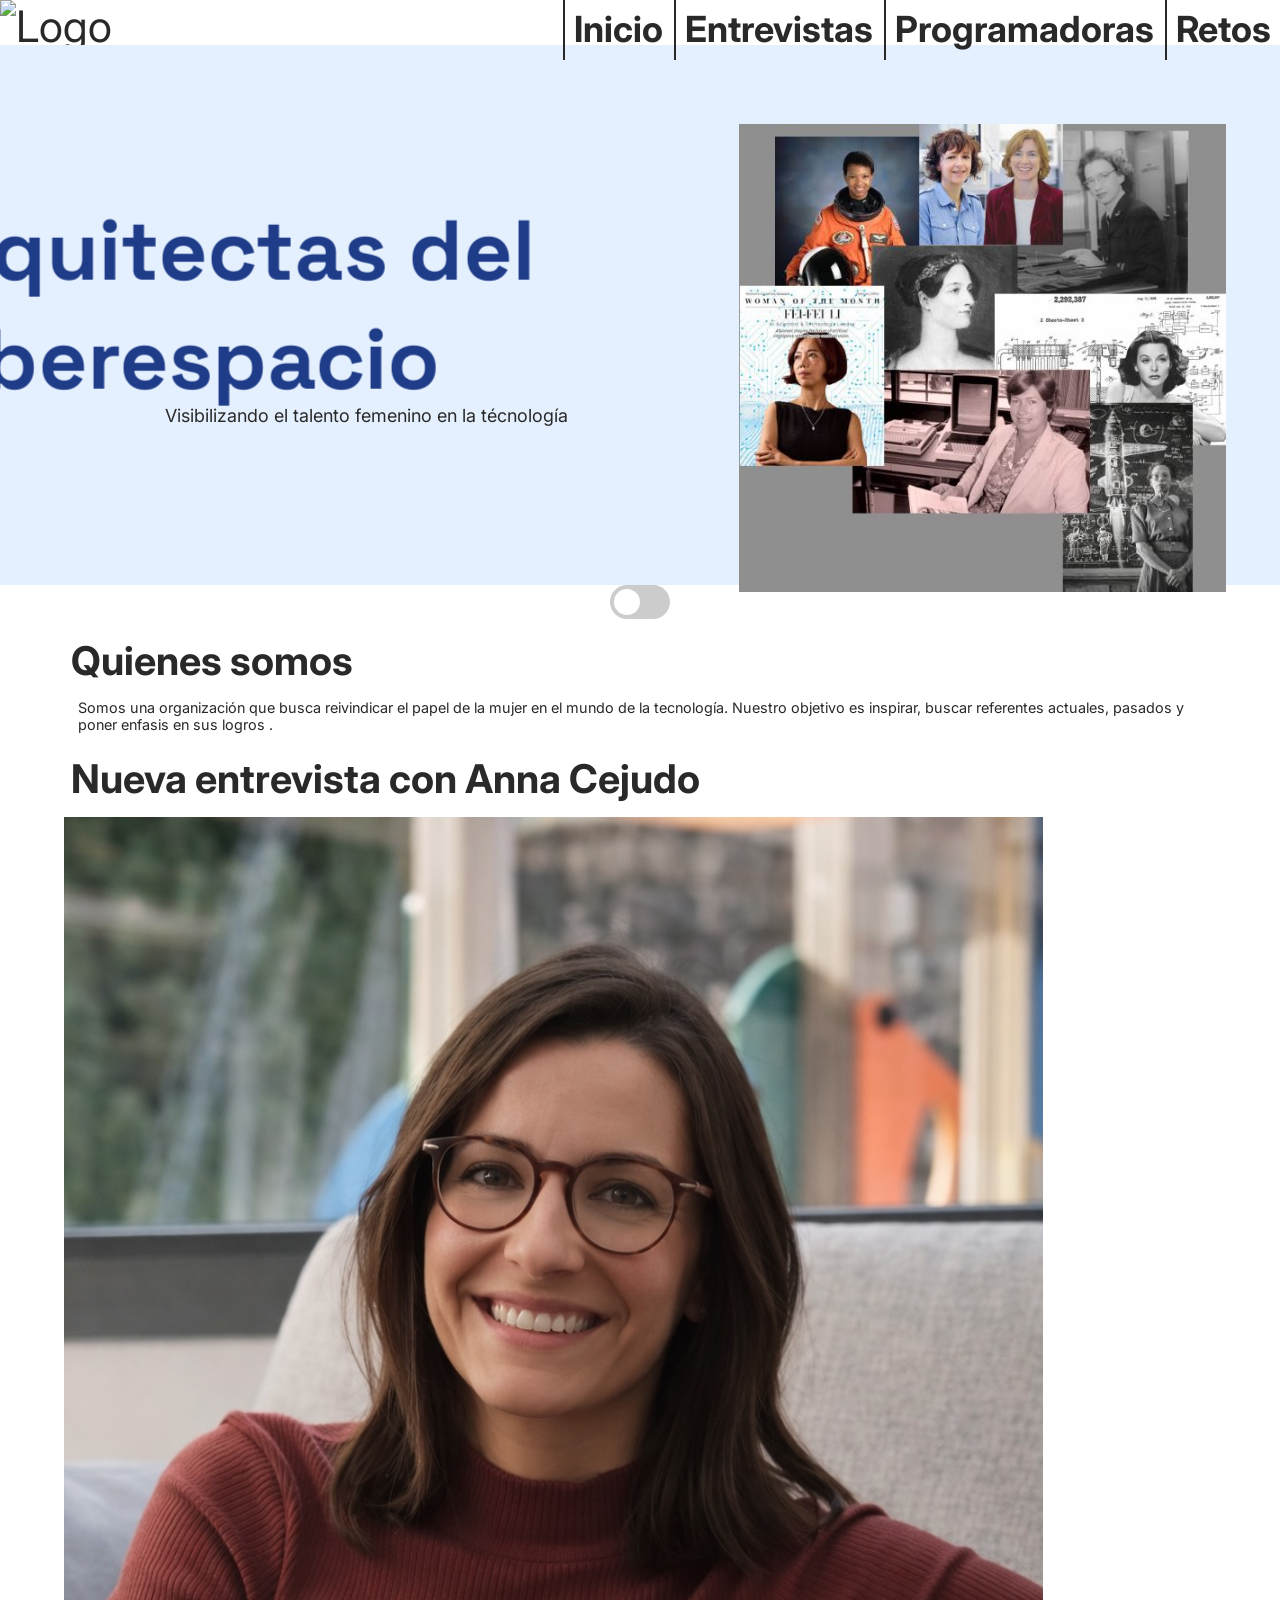
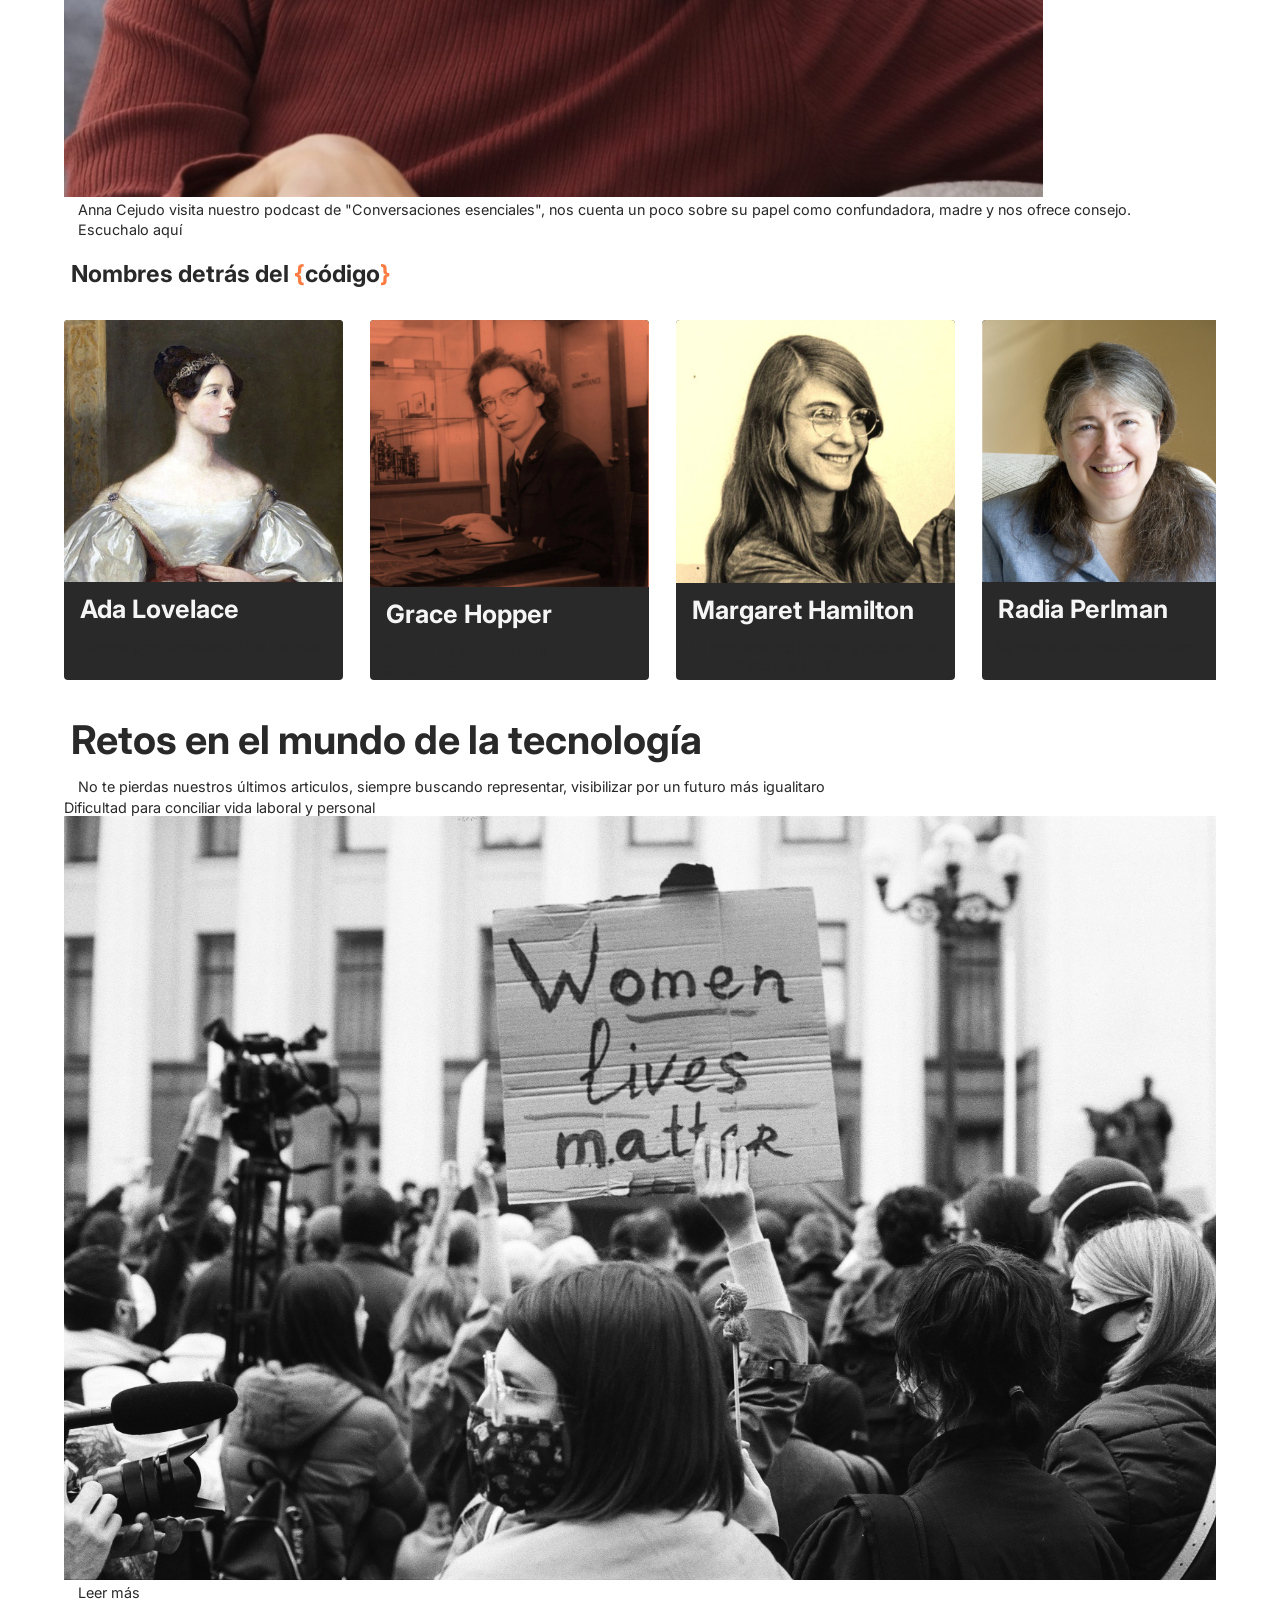
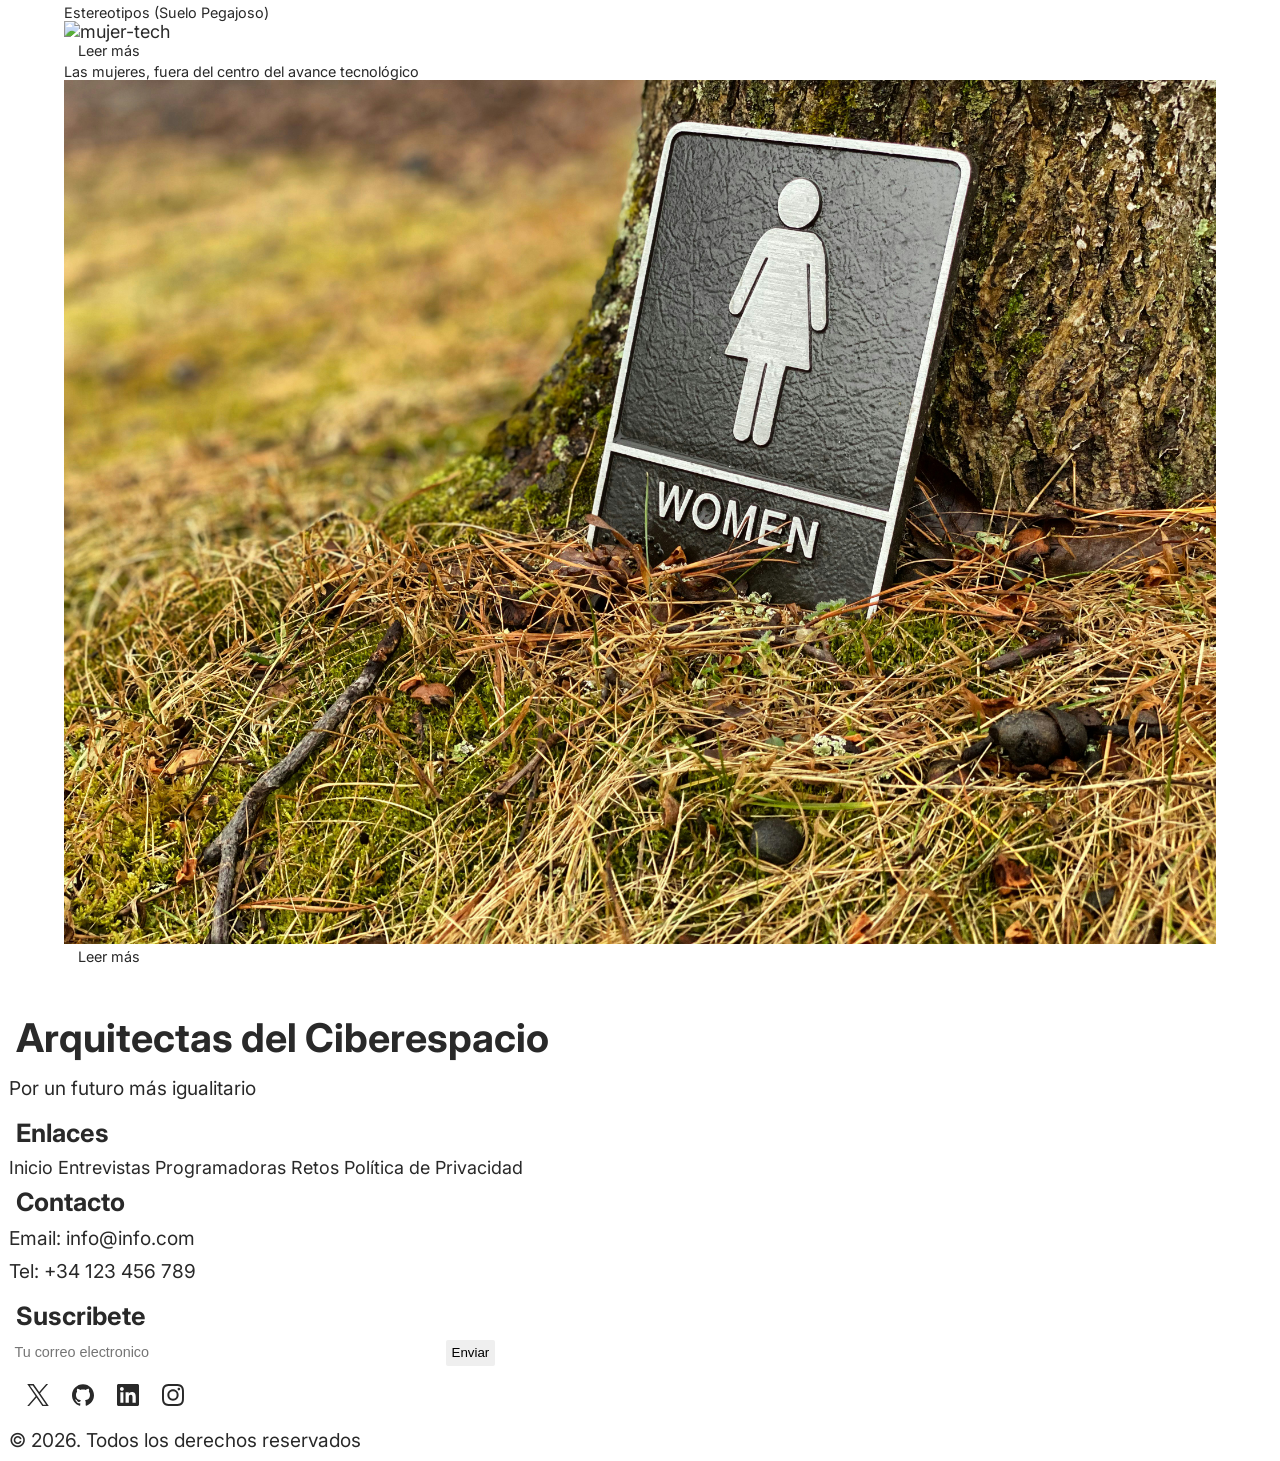
==== index.html @ 9df4ceb7 "Merge branch 'main' into rocio" ====
<!DOCTYPE html>
<html lang="es">

<head>
    <meta charset="UTF-8">
    <meta name="viewport" content="width=device-width, initial-scale=1.0">
    <meta name="description" content="Web sobre la mujer en el mundo de la programación">
    <title>Arquitectas del Ciberespacio</title>

    <!-- Google Fonts -->
    <link rel="preconnect" href="https://fonts.googleapis.com">
    <link rel="preconnect" href="https://fonts.gstatic.com" crossorigin>
    <link
        href="https://fonts.googleapis.com/css2?family=Inter:ital,opsz,wght@0,14..32,100..900;1,14..32,100..900&family=Space+Grotesk:wght@300..700&display=swap"
        rel="stylesheet">

    <!-- Google Icons -->
    <link rel="stylesheet" href="https://fonts.googleapis.com/css2?family=Material+Symbols+Outlined:opsz,wght,FILL,GRAD@20..48,100..700,0..1,-50..200&icon_names=menu" />
    <!-- Mis estilos -->
    <link rel="stylesheet" href="css/style.css">
</head>

<body>
    <!-- MENU HAMBURGUESA icon-->
    <span class="material-symbols-outlined">
    menu
    </span>

    <!-- Menú de navegación -->
    <nav>
        <!-- Logos -->
        <img src="assets/logo/Group 31.svg" alt="Logo">
        <img src="assets/logo/Logo_small.svg" alt="Logo-small">

        <ul>
            <li><a href="#" aria-current="page">Inicio</a></li>
            <li><a href="entrevistas.html">Entrevistas</a></li>
            <li><a href="mujeres.html">Programadoras</a></li>
            <li><a href="articulos.html">Retos</a></li>
        </ul>
    </nav>

    <!-- Cabecera -->
    <header>
        <div class="hero__content">
            <div class="hero__text">
                <h1 id="titulo">Arquitectas del Ciberespacio</h1>
                <p>Visibilizando el talento femenino en la técnología</p>
            </div>

            <figure>
                <img src="assets/imgDiana/pioneras_header.webp" alt="Pioneras de la programación">
            </figure>
        </div>
    </header>

    <!-- CONTENIDO PRINCIPAL -->
    <main id="index"> 
        <!-- BOTÓN DE MODO OSCURO -->
        <label class="switch">
            <ul>
                <li>
                    <input type="checkbox" id="btn-modo"></input>
                    <span class="sliding"></span>
                </li>
            </ul>
        </label>

        <!-- SECCIONES -->
        <section>
            <h2>Quienes somos</h2>
            <p>Somos una organización que busca reivindicar el papel de la mujer en el mundo de la tecnología. Nuestro
                objetivo es inspirar, buscar referentes actuales, pasados y poner enfasis en sus logros . </p>
        </section>

        <section class="preview-entrevista">
            <h2>Nueva entrevista con Anna Cejudo </h2>
            <div class="card">
                <figure>
                    <img src="assets/Anna.webp" alt="Foto de una entrevista">
                </figure>
                <p>Anna Cejudo visita nuestro podcast de "Conversaciones esenciales", nos cuenta un poco sobre su papel como confundadora, madre y nos ofrece consejo.</p>
                <p><a href="entrevistas.html">Escuchalo aquí</a></p>
            </div>
        </section>

        <section class="slider">
            <h2>Nombres detrás del <span>&#123;</span>código<span>&#125;</span></h2>

            <div class="cards_main">
                <div>
                    <figure>
                        <img src="assets/main_page_fotos/tarjetas_de_mujeres/Ada_Lovelace.webp" alt="Ada">
                    </figure>
                    <h3>Ada Lovelace</h3>
                    <p>Primera programadora de la historia</p>
                </div>

                <div>
                    <figure>
                        <img src="assets/main_page_fotos/tarjetas_de_mujeres/grace-hopper-2.webp" alt="Grace">
                    </figure>
                    <h3>Grace Hopper</h3>
                    <p>Pionera de los lenguajes de programación</p>
                </div>
                <div>
                    <figure>
                        <img src="assets/main_page_fotos/tarjetas_de_mujeres/Mae-jemison.webp" alt="Margaret">
                    </figure>
                    <h3>Margaret Hamilton</h3>
                    <p>La ingeniera del software que llevó al ser humano a la Luna</p>
                </div>

                <div>
                    <figure>
                        <img src="assets/main_page_fotos/tarjetas_de_mujeres/Radia-PErlman.webp" alt="Radia Perlman">
                    </figure>
                    <h3>Radia Perlman</h3>
                    <p>La madre del Internet moderno</p>
                </div>
            </div>
        </section>
        <!-- Seccion articulos -->
        <section>
            <h2>Retos en el mundo de la tecnología</h2>
            <p>No te pierdas nuestros últimos articulos, siempre buscando representar, visibilizar por un futuro más
                igualitaro</p>
            <div class="card">
                <figure class="preview-articulo">
                    <figcaption>Dificultad para conciliar vida laboral y personal</figcaption>
                    <img src="assets/articulos/article6.jpg" alt="mujer-tech">
                </figure>
                <p><a href="articulos.html">Leer más</a></p>


                <figure class="preview-articulo">
                    <figcaption>Estereotipos (Suelo Pegajoso)</figcaption>
                    <img src="assets/articulos/article5.jpg" alt="mujer-tech">
                </figure>
                <p><a href="articulos.html">Leer más</a></p>


                <figure class="preview-articulo">
                    <figcaption>Las mujeres, fuera del centro del avance tecnológico</figcaption>
                    <img src="assets/articulos/article4.jpg" alt="mujer-tech">
                </figure>
                <p><a href="articulos.html">Leer más</a></p>

            </div>
        </section>
    </main>

    <!-- PIE DE PÁGINA -->
    <!-- LAS CLASES SON PARA PLANTILLAS, EN PRODUCCIÓN SE LIMPIA EL CODIGO -->
    <footer>
        <div class="footer__top">
            <div class="footer__brand">
                <h2 class="footer__logo">Arquitectas del Ciberespacio</h2>
                <p class="footer__des">Por un futuro más igualitario</p>
            </div>
            <nav class="footer__links">
                <h3 class="footer__title">Enlaces</h3>
                <ul>
                    <li><a href="#" aria-current="page">Inicio</a></li>
                    <li><a href="entrevistas.html">Entrevistas</a></li>
                    <li><a href="mujeres.html">Programadoras</a></li>
                    <li><a href="articulos.html">Retos</a></li>
                    <li><a href="politica.html">Política de Privacidad</a></li>
                </ul>
            </nav>
            <div class="footer__contact">
                <h3 class="footer__title">Contacto</h3>
                <p>Email: <a href="mailto:info@info.com">info@info.com</a></p>
                <p>Tel: <a href="tel:+34123456789">+34 123 456 789</a></p>
            </div>
            <div class="footer__newsletter">
                <h3 class="footer__title">Suscribete</h3>
                <form action="#" method="post" class="newsletter__form">
                    <input type="email" name="mail" id="mail" aria-label="mail" class="newsletter_input"
                        placeholder="Tu correo electronico" required>
                    <button type="submit" class="newsletter__button">Enviar</button>
                </form>
            </div>

        </div>
        <div class="footer__bottom">
            <div class="footer__socials">
                <!-- WEB SIMPLE ICONS https://simpleicons.org/ -->
                <!-- Twitter -->
                <a href="#" aria-label="Twitter">
                    <svg role="img" viewBox="0 0 24 24" xmlns="http://www.w3.org/2000/svg" fill="currentColor"
                        width="22" height="22">
                        <title>X</title>
                        <path
                            d="M14.234 10.162 22.977 0h-2.072l-7.591 8.824L7.251 0H.258l9.168 13.343L.258 24H2.33l8.016-9.318L16.749 24h6.993zm-2.837 3.299-.929-1.329L3.076 1.56h3.182l5.965 8.532.929 1.329 7.754 11.09h-3.182z" />
                    </svg>
                </a>
                <!-- Github  -->
                <a href="#" aria-label="Github">
                    <svg role="img" viewBox="0 0 24 24" xmlns="http://www.w3.org/2000/svg" fill="currentColor"
                        width="22" height="22">
                        <title>GitHub</title>
                        <path
                            d="M12 .297c-6.63 0-12 5.373-12 12 0 5.303 3.438 9.8 8.205 11.385.6.113.82-.258.82-.577 0-.285-.01-1.04-.015-2.04-3.338.724-4.042-1.61-4.042-1.61C4.422 18.07 3.633 17.7 3.633 17.7c-1.087-.744.084-.729.084-.729 1.205.084 1.838 1.236 1.838 1.236 1.07 1.835 2.809 1.305 3.495.998.108-.776.417-1.305.76-1.605-2.665-.3-5.466-1.332-5.466-5.93 0-1.31.465-2.38 1.235-3.22-.135-.303-.54-1.523.105-3.176 0 0 1.005-.322 3.3 1.23.96-.267 1.98-.399 3-.405 1.02.006 2.04.138 3 .405 2.28-1.552 3.285-1.23 3.285-1.23.645 1.653.24 2.873.12 3.176.765.84 1.23 1.91 1.23 3.22 0 4.61-2.805 5.625-5.475 5.92.42.36.81 1.096.81 2.22 0 1.606-.015 2.896-.015 3.286 0 .315.21.69.825.57C20.565 22.092 24 17.592 24 12.297c0-6.627-5.373-12-12-12" />
                    </svg>
                </a>
                <!-- Linkedin -->
                <a href="#" aria-label="Linkedin">
                    <svg role="img" viewBox="0 0 24 24" fill="currentColor" width="22" height="22">
                        <path
                            d="M20.447 20.452h-3.554v-5.569c0-1.327-.024-3.036-1.849-3.036-1.85 0-2.132 1.445-2.132 2.938v5.667H9.36V9h3.415v1.561h.049c.476-.9 1.637-1.849 3.369-1.849 3.601 0 4.268 2.37 4.268 5.451v6.289zM5.337 7.433c-1.144 0-2.067-.925-2.067-2.066 0-1.142.923-2.066 2.067-2.066s2.066.924 2.066 2.066c0 1.141-.922 2.066-2.066 2.066zM6.978 20.452H3.696V9h3.282v11.452zM22.225 0H1.771C.792 0 0 .774 0 1.729v20.543C0 23.226.792 24 1.771 24h20.451C23.206 24 24 23.226 24 22.271V1.729C24 .774 23.206 0 22.225 0z" />
                    </svg>
                </a>
                <!-- Instagram -->
                <a href="#" aria-label="Instagram">
                    <svg role="img" viewBox="0 0 24 24" xmlns="http://www.w3.org/2000/svg" fill="currentColor"
                        width="22" height="22">
                        <title>Instagram</title>
                        <path
                            d="M7.0301.084c-1.2768.0602-2.1487.264-2.911.5634-.7888.3075-1.4575.72-2.1228 1.3877-.6652.6677-1.075 1.3368-1.3802 2.127-.2954.7638-.4956 1.6365-.552 2.914-.0564 1.2775-.0689 1.6882-.0626 4.947.0062 3.2586.0206 3.6671.0825 4.9473.061 1.2765.264 2.1482.5635 2.9107.308.7889.72 1.4573 1.388 2.1228.6679.6655 1.3365 1.0743 2.1285 1.38.7632.295 1.6361.4961 2.9134.552 1.2773.056 1.6884.069 4.9462.0627 3.2578-.0062 3.668-.0207 4.9478-.0814 1.28-.0607 2.147-.2652 2.9098-.5633.7889-.3086 1.4578-.72 2.1228-1.3881.665-.6682 1.0745-1.3378 1.3795-2.1284.2957-.7632.4966-1.636.552-2.9124.056-1.2809.0692-1.6898.063-4.948-.0063-3.2583-.021-3.6668-.0817-4.9465-.0607-1.2797-.264-2.1487-.5633-2.9117-.3084-.7889-.72-1.4568-1.3876-2.1228C21.2982 1.33 20.628.9208 19.8378.6165 19.074.321 18.2017.1197 16.9244.0645 15.6471.0093 15.236-.005 11.977.0014 8.718.0076 8.31.0215 7.0301.0839m.1402 21.6932c-1.17-.0509-1.8053-.2453-2.2287-.408-.5606-.216-.96-.4771-1.3819-.895-.422-.4178-.6811-.8186-.9-1.378-.1644-.4234-.3624-1.058-.4171-2.228-.0595-1.2645-.072-1.6442-.079-4.848-.007-3.2037.0053-3.583.0607-4.848.05-1.169.2456-1.805.408-2.2282.216-.5613.4762-.96.895-1.3816.4188-.4217.8184-.6814 1.3783-.9003.423-.1651 1.0575-.3614 2.227-.4171 1.2655-.06 1.6447-.072 4.848-.079 3.2033-.007 3.5835.005 4.8495.0608 1.169.0508 1.8053.2445 2.228.408.5608.216.96.4754 1.3816.895.4217.4194.6816.8176.9005 1.3787.1653.4217.3617 1.056.4169 2.2263.0602 1.2655.0739 1.645.0796 4.848.0058 3.203-.0055 3.5834-.061 4.848-.051 1.17-.245 1.8055-.408 2.2294-.216.5604-.4763.96-.8954 1.3814-.419.4215-.8181.6811-1.3783.9-.4224.1649-1.0577.3617-2.2262.4174-1.2656.0595-1.6448.072-4.8493.079-3.2045.007-3.5825-.006-4.848-.0608M16.953 5.5864A1.44 1.44 0 1 0 18.39 4.144a1.44 1.44 0 0 0-1.437 1.4424M5.8385 12.012c.0067 3.4032 2.7706 6.1557 6.173 6.1493 3.4026-.0065 6.157-2.7701 6.1506-6.1733-.0065-3.4032-2.771-6.1565-6.174-6.1498-3.403.0067-6.156 2.771-6.1496 6.1738M8 12.0077a4 4 0 1 1 4.008 3.9921A3.9996 3.9996 0 0 1 8 12.0077" />
                    </svg>
                </a>

            </div>
            <p class="footer__copyright">&copy; 2026. Todos los derechos reservados</p>
        </div>
    </footer>

    <!-- Mis scripts -->
    <script src="js/script.js"></script>
</body>

</html>
---- css/style.css ----
@charset "utf-8";

@font-face {
    font-family: "Desard Regular";
    src: url("../fonts/Desard Regular..ttf") format(".ttf");
    font-weight: normal;
    font-style: normal;
}

*,
*::after,
*::before {
    margin: 0;
    padding: 0;
    box-sizing: border-box;
}


:root { 
    font-size: 18px;
    scroll-behavior: smooth;
    height: 100%;

    /* Fuentes por defecto, luego se pueden ajustar */
    /* --font-text: Arial, Helvetica, sans-serif;
    --font-titular: 'Times New Roman', Times, serif; */
    --font-text-articulos: "Desard Regular", sans-serif;
    --font-titular: 'Space Grotesk', sans-serif;
    --font-text: 'Inter', sans-serif;


    /* Colores */
    /* --bg-color: #e6e6e6; */
    --bg-color: #F3F5F9;
    --bg-color2: rgba(52, 52, 52, 0);
    --bg-color3: rgb(87, 87, 87);
    --font-color: #292929;
    --font-color2: #f5f5f5;
    --time-line: #fa7c42;
    --acento: #18C6B3;
    --bg-titulos: #1F3C88;
    --bg-cards: #e5f0ff;

    /* Tamaños por defecto, luego se pueden ajustar */
    --h1-min: 2.3rem;
    --h1-ideal: 1.400rem + 3.000vw;
    --h1-max: 4rem;

    --nav-title-min: 1.8rem;
    --nav-title-ideal: 1.840rem + 0.800vw;
    --nav-title-max: 2.5rem;

    --h2-section-min: 1.3rem;
    --h2-section-ideal: 2.1rem + 0.800vw;
    --h2-section-max: 2.2rem;

    --h3-section-min: 1.2rem;
    --h3-section-ideal: 1.120rem + 0.400vw;
    --h3-section-max: 1.6rem;

    --p-min: 1rem;
    --p-ideal: 0.975rem + 0.125vw;
    --p-max: 1.125rem;
}


/* PALETA DE MODO OSCURO*/
.modo-oscuro {
            --titulares:  #D6E2FF;
            --font-color:  #EEF3FA;
            --font-color2: #97A6BF;
            --bg-color:  #0E1525;
            --bg-color3: rgb(255, 231, 231);
            --tarjetas: #162238;
        }

body {
    width: 100%;
    min-height: 100vh;
    font-family: var(--font-text);
    color: var(--font-color);
    display: grid;
    grid-template-columns: 100%;
    grid-template-rows: auto auto 100vh 2fr auto;
    grid-template-areas:
        "hamburguesa"
        "navegador"
        "header"
        "main"
        "footer";
}

#modo-oscuro {
    display: flex;
    justify-content: space-between;
    gap: 1rem;
}



/* HEADLINES */

h1,
h2,
h3 {
    padding-left: 0.4rem;
    margin-top: 1rem;
    margin-bottom: 0.8rem;
    

}

h1 {
    font-family: var(--font-titular);
    font-size: clamp(var(--h1-min), var(--h1-ideal), var(--h1-max));
    font-weight: bold;
    margin-bottom: 1rem;
    width: 50%;
    transform: perspective(200px) translateZ(50px);
}

h2 {
    font-size: clamp(var(--h2-section-min), var(--h2-section-ideal), var(--h2-section-max));

}

h3 {
    font-size: clamp(var(--h3-section-min), var(--h3-section-ideal), var(--h3-section-max));

}

/* LINKS */
a {
    text-decoration: none;
    color: var(--font-color);
}

p {
    color: var(--font-color);
    font-size: clamp(var(--p-min), var(--p-ideal), var(--p-max));
}

/* LISTAS */
ul li {
    display: inline;
    /* padding-left: 2rem; */
}

/* MENÚ */
body>nav {
    display: none;
}

body>nav>ul {
    margin-top: 5rem;
}

body>nav>ul>li {
    display: block;
    font-size: 2rem;
    padding-top: 3rem;
    padding-bottom: 0.5rem;
    text-align: center;
    font-weight: bolder;
    border-bottom: 1px solid var(--font-color);

}

/* Menu hamburguesa */
.material-symbols-outlined {
    justify-self: end;
    background-color: transparent;
    /* color: var(--font-color2); */

}

.material-symbols-outlined:hover {
    cursor: pointer;
}

body>nav.visible {
    display: block;
    height: 100vh;
}

/* HEADER-HERO */
header {
    grid-area: header;
    background-color: var(--bg-color2);
    /* padding: 20px 5%; */
}

.hero__content {
    display: flex;
    flex-direction: column;
    /* Texto arriba, imagen abajo */
    gap: 20px;
    align-items: flex-start;
    max-width: 100%;
    margin: 0 auto;
    background-color: #E5F0FF;
}

.hero__text>#titulo {
    width: 100%;
    /* Para que el titulo no se rompa en medio de una palabra */
    word-break: normal;
    overflow-wrap: normal;
    /* Desactivar el silabeo: Para que el navegador no divida las palabras automaticamente */
    hyphens: none;
    text-wrap: balance;
    color: var(--bg-titulos);
}

.hero__text p {
    font-size: 1rem;
    color: var(--font-color);
    padding: 0 2rem;
    text-align: center;
}

header img {
    padding-top: 5rem;
    width: 98%;
    height: 100%;
}

/* ANIMACION HERO - KEYFRAMES */
.letra {
    opacity: 0.2;
    transform: translateX(-20px);
    display: inline-block;
    animation: aparecer 0.3s forwards;
}

@keyframes aparecer {
    to {
        opacity: 1;
        transform: translateX(0);
    }
}

/* MAIN DISPLAY */
main {
    display: grid;
    grid-area: main;
    width: 90%;
    justify-self: center;
    overflow: hidden;
}


/* MAIN PAGE */
.preview-entrevista img {
    width: 85%;
    border: 2px;
}

#index section h2 {
    display: block;
    width: 100%;
}

#index p {
    margin-bottom: 0.2rem;
    font-size: 0.8rem;
    padding-left: 0.8rem;
}

#index section:last-child {
    display: flex;
    flex-direction: column;
    margin-bottom: 1rem;
}

#index figcaption {
    font-size: 0.8rem;
}

.preview-articulo figure {
    width: 90%;
    height: 40%;
    padding: 0;
    margin-bottom: 1rem;
}

.preview-articulo img {
    width: 100%;
    height: 100%;
}


/* PÁGINA DE ARTICULOS */
#articulos {
    display: grid;
    grid-template-columns: 1.5fr;
    /* 1 columna para movil */
    margin-top: 1.3rem;
    max-width: 95%;
    gap: 2rem;
    justify-self: center;
    font-family: var(--font-text-articulos);

}

#articulos article {
    justify-content: center;
    color: var(--font-color);
    background-color: var(--bg-color2);
    border-radius: 2px;
    margin-bottom: 0.8rem;
    border-radius: 18px;

}


.post-figure {
    margin: 0;
    padding: 0;
    width: 100%;
    height: 15rem;
    overflow: hidden;
    margin-bottom: 0.5rem;
    border-radius: 18px;

}


.post-figure img {
    width: 100%;
    height: 100%;
    display: block;
    /* object-fit: fill; */
    object-fit: cover;
}

.extra {
    /*dejarlo asi para el leer mas y menos JS*/
    display: none;
}

.post.activo .extra {
    display: inline;
    font-size: 1rem;
}

.post.activo .extra > p{
    padding: 0.5rem;
}

article h2 {
    padding-bottom: 0.5rem;
    border-bottom: 1px solid var(--font-color);

}

article>p,
article h2 {
    margin-bottom: 0.8rem;
    padding-left: 0.5rem;
    padding-right: 0.5rem;
}

article>p{
    text-align: justify;
}
.fuente {
    font-size: 0.8rem;
    color: var(--font-color2);
}

#articulos a:hover {
    color: var(--font-color);
}

.leer-mas {
    display: inline-block;
    justify-self: end;
    padding: 8px 14px;
    background: #18C6B3;
    color: #F9FAFB;
    text-decoration: none;
    border-radius: 333px;
}


/* SUBSCRIPCION */
input {
    border: none;
    padding-top: 0.3rem;
    padding-bottom: 0.3rem;
    border-radius: 2px;
    width: 80%;
}

::placeholder {
    font-size: 0.8rem;
    padding-left: 0.3rem;
}

/* BOTONES */
button {
    border: none;
    padding: 0.3rem;
    border-radius: 2px;
}

/* BOTON MODO OSCURO */
.switch {
    justify-self: center;
    position: relative;
    display: inline-block;
    width: 60px;
    height: 34px;
}

/* Escondemos el checkbox original */
.switch input {
    opacity: 0;
    width: 0;
    height: 0;
}

/* El fondo del slider */
.sliding {
    position: absolute;
    cursor: pointer;
    top: 0;
    left: 0;
    right: 0;
    bottom: 0;
    background-color: #ccc;
    transition: .4s;
    border-radius: 34px;
}

/* El círculo que se mueve */
.sliding:before {
    position: absolute;
    content: "";
    height: 26px;
    width: 26px;
    left: 4px;
    bottom: 4px;
    background-color: white;
    transition: .4s;
    border-radius: 50%;
}

/* Estilos cuando el checkbox está activado */
input:checked + .sliding {
  background-color: var(--font-color); /* Color cuando está en modo oscuro */
}

input:checked + .sliding:before {
    transform: translateX(26px);
}


/*FOOTER */
footer {
    /* border: 1px solid crimson; */
    /* background-color: var(--bg-color2); */
    background: #E5F0FF;
    grid-area: footer;
    display: grid;
    grid-template-columns: auto auto;
    justify-content: center;
    align-items: start;
    justify-items: center;
    /* gap: 1rem; */
    text-align: center;
    gap: 1rem;

}

footer>div {
    grid-column: 1;
}

footer p {
    padding-bottom: 0.5rem;
}

.footer__copyright {
    margin-top: 1rem;
    grid-column: 1 / -1;
}

footer div>a {
    padding-left: 1rem;
    margin-bottom: 1rem;
    display: inline-block;
}

footer h3 {
    /* border: 1px solid crimson; */
    margin-top: 0.5rem;
    margin-bottom: 0.5rem;
}


/* SLIDER DE TARJETAS MAIN */
/* Firefox scrollbar */
.cards_main {
    scrollbar-width: thin;
    scrollbar-color: var(--font-color) var(--bg-color);
}

/* Chrome, Safari, Edge */
.cards_main::-webkit-scrollbar {
    height: 6px;
}

.cards_main::-webkit-scrollbar-thumb {
    background: var(--font-color);
    border-radius: 4px;
}

.slider h2 {
    text-align: left;
    font-size: 1.3rem;;
    line-height: 120%;
}

.cards_main {
    display: flex;
    gap: 1.5rem;
    width: 100%;
    overflow-x: auto;
    scroll-snap-type: x mandatory;
    padding: 1rem;
}

.cards_main img {
    width: 100%;
    height: auto;
    max-width: 31.25rem;
    display: block;
    max-height: 25rem;
}

.cards_main div {
    flex: 0 0 100%;
    scroll-snap-align: start;
    display: flex;
    flex-direction: column;
    background: var(--font-color);
    color: var(--font-color2);
    border-radius: 4px;
    overflow: hidden;
}

.cards_main div p {
    /* line-height: 150%; */
    /* margin: 0.5rem 1rem; */
    padding-left: 0.5rem;
}

.cards_main h3 {
    margin: 0.5rem;
    line-height: 150%;
    /* min-height: 4.5rem; */
}

.cards_main div p:first-of-type {
    min-height: 1.5rem;
}

.cards_main figure {
    margin: 0;
    background: var(--bg-color);
}

.slider span {
    color: var(--time-line);
}

.slider{
    overflow: hidden;
}


/* PAGINA MUJERES */
.timiline span{
    color: var(--time-line);
}

.timiline {
    display: grid;
    grid-template-columns: 1fr ;
    align-items: start;
    position: relative;
    min-height: 100vh;
    margin: 0 3rem;
}

.title_column {
    margin: 3rem 0;
}

.title_column h2 {
    font-size: var(--h2-section-max);

    margin-bottom: 1rem;
    text-align: center;
}

.title_column p{
    text-align: center;
}

.timiline_column {
    padding-left: 2rem;
    border-left: 1px solid var(--font-color);
    position: relative;
}


.timiline span{
    color: var(--time-line);
}

#entrevistas .extra p {
    margin-bottom: 1rem;
}

.timeline-item {
    position: relative;
    padding: 0 0 4rem 0;
}

.timiline_avatar {
    position: absolute;
    left: -3.8rem;
    top: 0;
    object-fit: cover;
    object-position: top;
    width: 60px;
}

.timeline-item h2 {
    font-weight: 700;
    color: var(--font-color);
    letter-spacing: -0.03em;
    line-height: 1;
    margin-bottom: 1rem;
    font-size: var(--h2-section-max);
}


.timeline-item figure img{
    width:100%;
    max-width: 620px;
    height: auto;
    margin-bottom: 2rem;
}


.timeline-item h3{
    text-transform: uppercase;
    margin-bottom: 0.7rem;
    color: #949494;
}


.timeline-item p {
.timeline-item p {
    max-width: 620px;
}
}

.timeline-item span{
    display: inline-block;
    margin-top: 1rem;
    padding: 0.5rem 0.7rem;
    border: 1px solid #8d6751;
    color:var(--time-line);
    border-radius: 333px;
    line-height: 150%;
}


.cards_mujeres {
    margin: 3rem 0;
    padding: 0 3rem;
    gap: 1rem;
    flex-wrap: wrap;
    justify-content: center;
    display: flex;
}

.card_mujeres {
    flex: 0 0 100%;
    /* height: 70vh; */
    /* FCS Para el flip */
    transition: transform .6s linear;
}

.anverso, .reverso {
    margin-bottom: 2rem;
    height: 100%;
}

.anverso {
    padding: 1rem 2rem;
    background-color: var(--bg-color3);
    color: var(--font-color2);
    display: flex;
    flex-direction: column;
    justify-content: space-between;
    align-items: center;
    text-align: left;
    cursor: pointer;
    border-radius: 12px;
    border-radius: 12px;
    height: 70vh;
}

.anverso h3 {
    flex: 1;
    display: flex;
    align-items: center;
    line-height: 140%;
}

.anverso button {
    font-weight: 500;
    background: none;
    border: none;
    color: var(--time-line);  
    cursor: pointer;
    font-size: 0.8rem;
}

.reverso {
    padding: 2rem 2.5rem;
    background-color: var(--bg-color3);
    color: var(--font-color2);
    display: flex;
    flex-direction: column;
    justify-content: flex-end;
    text-align: left;
    gap: 1rem;
    /* FCS Para el flip */
    display: none;
    transform: rotateY(180deg);
}

/* FCS Para el flip */
.card_mujeres.flip {
    transform: rotateY(180deg);
}

.reverso p {
    line-height: 150%;
    font-size: var(--p-min);
}

.reverso {
    position: relative;
    min-height: 50vh;
    overflow: hidden;
    /* display: flex; */
    flex-direction: column;
    justify-content: flex-end;
    padding: 2rem;
    text-align: left;
    border-radius: 12px;
}

.reverso img {
    position: absolute;
    inset: 0;
    width: 100%;
    height: 100%;
    object-fit: cover;
    z-index: 0;
}

.reverso::after {
    content: '';
    position: absolute;
    inset: 0;
    background: linear-gradient(to bottom, transparent -10%, var(--bg-color3));
    z-index: 1;
}

.reverso h4,
.reverso p {
    position: relative;
    z-index: 2;
    color: white;
}

/* AGREGADO ROS_ ENTREVISTAS */
#header_esconder{
    display: none;
}

.manifiesto-intro {
    background: var(--bg-cards);
    padding: 2rem;
    border-radius: 28px;
}

#entrevistas {
    width: 100%;
    margin: 2rem auto 4rem;
    display: flex;
    flex-direction: column;
    gap: 3rem;
}

#entrevistas section {
    display: flex;
    flex-direction: column;
    gap: 1.5rem;
}

#entrevistas h2 {
    /*sacar padding, ver clamp con mary*/
    font-family: var(--font-titular);
    color: var(--bg-titulos);
    font-size: clamp(1.8rem, 1.2rem + 2vw, 2.8rem);
    /*36px*/
    margin-bottom: 1rem;
    padding: 0;
}

#entrevistas .manifiesto {
    /*sacar aling, added bg */
    display: grid;
    grid-template-columns: 1fr;
    gap: 1.5rem;
    align-items: center;
    background: #FFFFFF;
    border: 1px solid #e5e9eb;
    border-radius: 24px;
    padding: 2rem;
    box-shadow: 0 10px 30px rgba(31, 60, 136, 0.08);

}


#entrevistas .manifiesto p {
    /*color y font size ver var*/
    color: #374151;
    line-height: 1.8;
    font-size: 1rem;
    margin: 0;
    max-width: 98%;
    text-align: left;
}

#entrevistas .manifiesto figure {
    /*radius mas grande*/
    margin: 0;
    aspect-ratio: 4 / 3;
    overflow: hidden;
    border-radius: 18px;
}

#entrevistas img {
    width: 100%;
    height: 100%;
    display: block;
    object-fit: cover;
}

#entrevistas .btn-audio {
    display: inline-flex;
    align-items: center;
    justify-content: center;
    width: fit-content;
    padding: 0.9rem 1.4rem;
    background: var(--acento);
    color: #FFFFFF;
    border-radius: 999px;
    font-weight: 600;
    margin: 0;
    transition: transform 0.2s ease, box-shadow 0.2s ease;
}

#entrevistas .btn-audio:hover {
    transform: translateY(-2px);
    box-shadow: 0 10px 20px rgba(24, 198, 179, 0.25);
}


#entrevistas .audio {
    /*Fondo color para dar protagonismo*/
    width: 100%;
    padding: 2rem;
    background: var(--bg-cards);
    border-radius: 28px;
}

#entrevistas .tag {
    display: inline-block;
    padding: 0.45rem 0.9rem;
    border-radius: 999px;
    background: rgba(24, 198, 179, 0.14);
    color: var(--bg-titulos);
    font-weight: 700;
    font-size: 0.85rem;
    margin-bottom: 1rem;
}

#entrevistas .audio-media {
    display: grid;
    grid-template-columns: 1fr;
    gap: 1.2rem;
    align-items: center;
    padding: 0.8rem;
    background: #FFFFFF;
    border: 1px solid #E5E7EB;
    border-radius: 24px;
    box-shadow: 0 10px 30px rgba(31, 60, 136, 0.08);
}

#entrevistas .audio-media audio {
    width: 100%;
}

#entrevistas .audio-media figure {
    margin: 0;
    aspect-ratio: 4 / 4.2;
    overflow: hidden;
    border-radius: 20px;
}

#entrevistas .audio-media figure img {
    width: 100%;
    height: 100%;
    object-fit: cover;
    display: block;
    /* width: 400px; */
    /* -webkit-mask-image: linear-gradient(to right, transparent, black 10%, black 92%, transparent),
                      linear-gradient(to bottom, transparent, black 10%, black 92%, transparent);

  -webkit-mask-composite: intersect;
  mask-composite: intersect; */
}

#entrevistas .audio-player {
    display: flex;
    flex-direction: column;
    gap: 0.8rem;
    padding: 1.2rem;
    background: #F8FAFC;
    border: 1px solid #E5E7EB;
    border-radius: 18px;
}

#entrevistas .audio-push {
    margin: 0;
    padding: 2rem 0.1rem;
    font-weight: 700;
    color: var(--bg-titulos);
}

#entrevistas .audio-player audio {
    width: 100%;
    background: #F3F5F9;
    border-radius: 16px;
    padding: 0.8rem;
}


#entrevistas .post {
    width: 100%;
    padding: 1.25rem;
    line-height: 1.6;
    border-radius: 0.5rem;
}

#entrevistas h3 {
    margin-bottom: 0.8rem;
    font-family: var(--font-titular);
    color: var(--bg-titulos);
    padding: 0;
}

#entrevistas .qa {
    background: #ffffff;
    border: 1px solid #e5e7eb;
    border-radius: 20px;
    padding: 1rem 1.2rem;
    box-shadow: 0 6px 18px rgba(31, 60, 136, 0.06);
    margin-bottom: 1.5rem;
}

#entrevistas .pregunta,
#entrevistas .respuesta {
    margin: 0;
    line-height: 1.7;
}

#entrevistas .pregunta {
    margin-bottom: 0.8rem;
    color: #1f3c88;
    font-weight: 600;
}

#entrevistas .respuesta {
    color: #374151;
}

#entrevistas .pregunta span,
#entrevistas .respuesta span {
    display: inline-block;
    margin-right: 0.5rem;
    padding: 0.2rem 0.7rem;
    border-radius: 999px;
    font-size: 0.78rem;
    font-weight: 700;
}

#entrevistas .pregunta span {
    background: #dbe8ff;
    color: #1f3c88;
}

#entrevistas .respuesta span {
    background: #dff7f3;
    color: #0f766e;
}

#entrevistas .frases {
    display: grid;
    grid-template-columns: 1fr;
    gap: 1.5rem;
    background: var(--bg-cards);
    border: 1px solid #E5E7EB;
    border-radius: 24px;
    padding: 2rem;
    box-shadow: 0 10px 30px rgba(31, 60, 136, 0.08);
}

#entrevistas .frases h2 {
    grid-column: 1 / -1;
    margin-bottom: 1rem;
}


#entrevistas .frases figure {
    margin: 0;
    aspect-ratio: 4 / 5;
    overflow: hidden;
    border-radius: 0.5rem;
}

#entrevistas .proximas {
    display: grid;
    grid-template-columns: 1fr;
    gap: 1.5rem;
    background: var(--bg-cards);
    border: 1px solid #E5E7EB;
    border-radius: 24px;
    padding: 2rem;
    box-shadow: 0 10px 30px rgba(31, 60, 136, 0.08);
}

#entrevistas .proximas h2 {
    grid-column: 1 / -1;
}

#entrevistas .proximas article {
    display: flex;
    flex-direction: column;
    gap: 1rem;
    padding: 1rem;
}

#entrevistas .proximas article h3 {
    /*es para que no haya error en la semantica*/
    display: none;
}

#entrevistas .proximas figure {
    display: flex;
    flex-direction: column;
    gap: 0.75rem;
    margin: 0;
}

#entrevistas .proximas article img {
    width: 100%;
    aspect-ratio: 4 / 5;
    display: block;
    object-fit: cover;
}

#entrevistas .proximas article p,
#entrevistas .extra {
    line-height: 1.6;
    text-align: left;
}

/* PAGINA MUJERES */
.timiline span {
    color: var(--time-line);
}

#entrevistas .extra p {
    margin-bottom: 1rem;
}

.timiline_column {
    padding-left: 8rem;
    border-left: 1px solid var(--font-color);
    position: relative;
}

.timeline-item {
    position: relative;
    padding: 0 0 4rem 0;
}

.timiline_avatar {
    position: absolute;
    left: -3.8rem;
    top: 0;
    object-fit: cover;
    object-position: top;
    width: 60px;
}

.timeline-item h2 {
    font-weight: 700;
    color: var(--font-color);
    letter-spacing: -0.03em;
    line-height: 1;
    margin-bottom: 1rem;
    font-size: var(--h2-section-max);
}


.timeline-item figure img {
    width: 100%;
    max-width: 620px;
    height: auto;
    margin-bottom: 2rem;
}


.timeline-item h3 {
    text-transform: uppercase;
    margin-bottom: 0.7rem;
    color: #949494;
}


.timeline-item p {
    max-width: 620px;
}


.timeline-item span {
    display: inline-block;
    margin-top: 1rem;
    padding: 0.5rem 0.7rem;
    border: 1px solid #8d6751;
    color: var(--time-line);
    border-radius: 333px;
    line-height: 150%;
}


.cards_mujeres {
    margin: 3rem 0;
    padding: 0 3rem;
    gap: 1rem;
    flex-wrap: wrap;
    justify-content: center;
    display: flex;
}

.card_mujeres {
    flex: 0 0 100%;
    /* height: 70vh; */
    /* FCS Para el flip */
    transition: transform .6s linear;
}

.anverso,
.reverso {
    margin-bottom: 2rem;
    height: 100%;
}

.anverso {
    padding: 1rem 2rem;
    background-color: var(--bg-color3);
    color: var(--font-color2);
    display: flex;
    flex-direction: column;
    justify-content: space-between;
    align-items: center;
    text-align: center;
    cursor: pointer;
    border-radius: 12px;
    border-radius: 12px;
    height: 70vh;
}

.anverso h3 {
    flex: 1;
    display: flex;
    align-items: center;
    line-height: 140%;
}

.anverso button {
    font-weight: 500;
    background: none;
    border: none;
    color: var(--time-line);
    cursor: pointer;
    font-size: 0.8rem;
}

.reverso {
    padding: 2rem 2.5rem;
    background-color: var(--bg-color3);
    color: var(--font-color2);
    display: flex;
    flex-direction: column;
    justify-content: flex-end;
    text-align: center;
    gap: 1rem;
    /* FCS Para el flip */
    display: none;
    transform: rotateY(180deg);
}

/* FCS Para el flip */
.card_mujeres.flip {
    transform: rotateY(180deg);
}

.reverso p {
    line-height: 150%;
    font-size: var(--p-min);
}

.reverso {
    position: relative;
    min-height: 50vh;
    overflow: hidden;
    /* display: flex; */
    flex-direction: column;
    justify-content: flex-end;
    padding: 2rem;
    text-align: center;
    border-radius: 12px;
}

.reverso img {
    position: absolute;
    inset: 0;
    width: 100%;
    height: 100%;
    object-fit: cover;
    z-index: 0;
}

.reverso::after {
    content: '';
    position: absolute;
    inset: 0;
    background: linear-gradient(to bottom, transparent -10%, var(--bg-color3));
    z-index: 1;
}

.reverso h4,
.reverso p {
    position: relative;
    z-index: 2;
    color: white;
}


/* POLITICA DE PRIVACIDAD */
.documento-legal {
    display: block;
    background: #fff;
    padding: 40px;
    border: 1px solid #e1e1e1;
    box-shadow: 0 4px 6px rgba(0, 0, 0, 0.05);
}

.documento-legal h2 {
    color: #2c3e50;
    border-bottom: 2px solid #3498db;
    padding-bottom: 10px;
}

.documento-legal h3,
.articulo-destacado h3 {
    color: #2980b9;
    margin-top: 30px;
}

.articulo-destacado {
    background-color: #f0f7ff;
    border-left: 5px solid #3498db;
    padding: 20px;
    margin: 20px 0;
    font-style: italic;
}

table {
    width: 100%;
    border-collapse: collapse;
    margin: 20px 0;
}

th,
td {
    text-align: left;
    padding: 12px;
    border-bottom: 1px solid #ddd;
}

th {
    background-color: #f2f2f2;
}

body > span{
    display: flex;
    justify-content: space-between;
}

nav> img:nth-of-type(1){
        display: none;
    }

nav img:nth-of-type(2){
        display: block;
        margin: 0 auto;
}




/* MEDIA QUERY PARA PANTALLAS DE 768px EN ADELANTE */
@media (min-width: 768px) {

    body {
        display: grid;
        grid-template-columns: 100%;
        grid-template-rows: 0vh 5vh 60vh 2fr auto;
    }


    /* MENÚS */
    .material-symbols-outlined {
        display: none;
    }

    body>nav {
        /* border: 1px solid crimson; */
        grid-area: navegador;
        color: var(--font-color);
        background-color: var(--bg-color2);
        font-size: clamp(var(--nav-title-min), var(--nav-title-ideal), var(--nav-title-max));
        /* justify-content: space-between; cambie nombre como en el root*/
        top: 0;
        display: flex;
        flex-direction: row;
        justify-content: space-between;
        width: 100%;
        margin-top: 0;
        z-index: 1000;
    }

    body>nav>ul {
        margin: 0;
        padding-right: 0.5rem;
    }

    body>nav>ul>li {
        display: inline;
        text-transform: none;
        border: none;
        padding-left: 0.5rem;
        font-weight: bolder;
        border-left: 2px solid var(--font-color);
    }


    /* HEADER-HERO */
    header {
        display: flex;
        /* padding: 40px 5%; */
        min-height: 25rem;
        /* margin-bottom:40px;  */
        /* empuja el main hacia abajo */
        justify-content: space-between;
    }


    .hero__content {
        max-width: none;
        /* quitar límite de 1200px */
        width: 100%;
        /* ocupar todo el ancho */
        flex-direction: row;
        align-items: center;
        /* justify-content: flex-start; */
        /* position: relative; */
    }

    .hero__text {
        flex: 1;
        padding-left: 0.8rem;
        /* padding-right: 430px; */
        /* espacio para la imagen pegada a la derecha */

    }

    .hero__text p {
        margin-top: 0.5rem;
    }

    /* .hero__image {
                position: absolute;
                right: 0;
                top: 100%;
                transform: translateY(-50%);
                width: 420px; 
                }*/
    /* ancho fijo para la imagen */


    header img {
        width: 90%;
        /* height: auto; */
        margin: 0;
    }


    /* PAGINA DE ARTICULOS */


    .divisor {
        display: grid;
        gap: 1.3rem;
        grid-template-columns: 1fr 1fr 1fr 1fr;
        margin-bottom: 1rem;
        
    }

    .documento-legal {
        padding: 20px;
        margin: 10px auto;
        border: none;
    }

    .documento-legal h2 {
        font-size: 1.5rem;
    }


    table {
        display: block;
        overflow-x: auto;
        white-space: nowrap;
    }


    /* ENTREVISTAS */
    #entrevistas .manifiesto {
        grid-template-columns: 1.1fr 0.9fr;
        align-items: center;
        gap: 2rem;
    }

    #entrevistas .manifiesto p {
        grid-column: 1;
        grid-row: 1;
    }

    #entrevistas .manifiesto figure {
        grid-column: 2;
        grid-row: 1 / 3;
    }

    #entrevistas .btn-audio {
        grid-column: 1;
        grid-row: 2;
        align-self: start;
    }

    #entrevistas .audio-media {
        display: grid;
        grid-template-columns: 0.7fr 1.3fr;
        /* menos imagen, más audio */
        gap: 2rem;
        align-items: center;
        padding: 1.5rem 2rem;
    }


    #entrevistas .audio-media figure {
        max-width: 280px;
        /* quitar el protagonismo de la imagen */
        width: 100%;
        justify-self: center;
        aspect-ratio: 4 / 4.6;
        border-radius: 18px;
        overflow: hidden;
        opacity: 0.9;
    }

    #entrevistas .audio-media figure img {
        width: 100%;
        height: 100%;
        object-fit: cover;
        object-position: center top;
    }

    #entrevistas .audio-player,
    #entrevistas .audio-media>div {
        width: 100%;
        padding: 1.6rem;
        border-radius: 20px;
        background: #F8FAFC;
        border: 1px solid #E5E7EB;
    }

    #entrevistas .audio-push {
        font-size: 1.15rem;
        padding: 0 0 0.8rem 0;
        margin: 0;
    }

    #entrevistas .audio-media audio {
        width: 100%;
        min-height: 56px;
        /* hace que se vea más grande */
        padding: 0.6rem;
        border-radius: 14px;
        background: #EEF2F7;
    }

    #entrevistas .post {
        width: 65%;
        max-width: 700px;
    }

    #entrevistas .frases{
        grid-template-columns: repeat(3, 1fr);
    }

    #entrevistas .proximas {
        grid-template-columns: repeat(3, 1fr);
    }


    /* FOOTER */
    footer {
        /* border: 1px solid crimson; */
        padding-top: 0.5rem;
        padding-left: 0.5rem;
        background-color: var(--bg-color2);
        grid-area: footer;
        justify-content: flex-start;
        justify-items: normal;
        text-align: left;
    }


    .foot-grid {
        display: grid;
        gap: 1rem;
        grid-template-columns: 2fr 1fr;
    }


    .footer__copyright {
        margin: 0;
        grid-column: 3/-1;
    }



    .card_mujeres{
        flex: 0 0 100%;
    }

    .cards_main div{
        flex: 0 0 50%;
    }

}


@media (min-width: 1024px){
    
        .timiline {
        grid-template-columns: 1fr 2fr;
        padding: 6rem 10rem;
        gap: 9rem;
    }

    .title_column {
        position: sticky;
        top: 50vh;
        transform: translateY(-50%);
        margin-top: 2rem;
    }

    .title_column h2 {
        font-size: var(--h2-section-max);
        margin-bottom: 1rem;
        text-align: left;
    }

    .title_column p{
        text-align: left;
    }

    .timiline_column {
        padding-left: 8rem;
    }

    .timeline-item {
        padding: 0 0 6rem 0;
    }

    .timiline_avatar {
        left: -11.4rem;
        top: 0;
        width: 120px;
    }

    .timeline-item h2 {
        font-weight: 700;
        color: var(--font-color);
        letter-spacing: -0.03em;
        line-height: 1;
        margin-bottom: 1rem;
        font-size: var(--h2-section-max);
    }

    .timeline-item figure img{
        margin-bottom: 2rem;
    }

    .timeline-item h3{
        margin-bottom: 0.7rem;
    }

    .cards_mujeres{
        margin-bottom: 5rem;
        padding: 0 3rem;
        display: flex;
        gap: 2rem;
        flex-wrap: wrap;
        justify-content: center; 
    }

    .card_mujeres{
        flex: 0 0 calc(33% - 2rem); 
        height: 70vh; 
    }

    .cards_main div {
        flex: 0 0 25%;
    }

    nav> img:nth-of-type(2){
        display: none;
    }

    nav> img:nth-of-type(1){
        display: block;
    }
    }
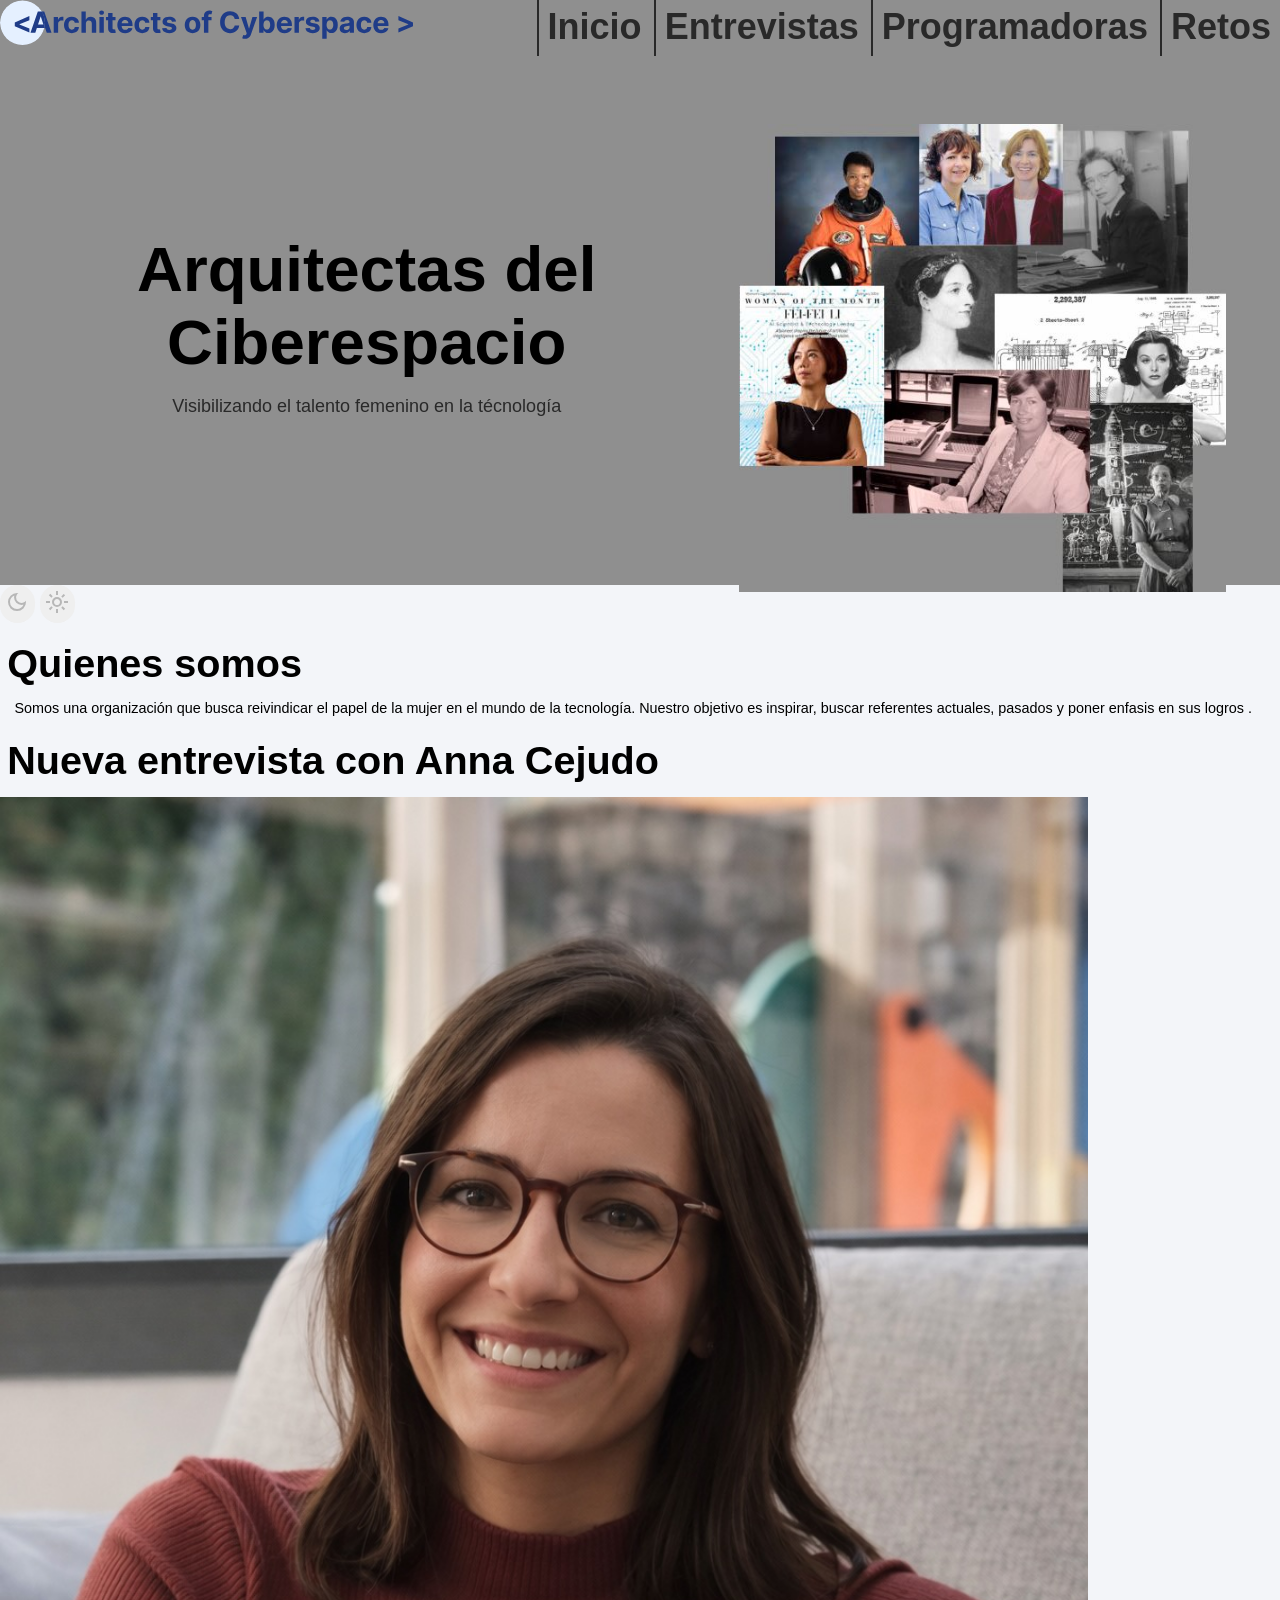
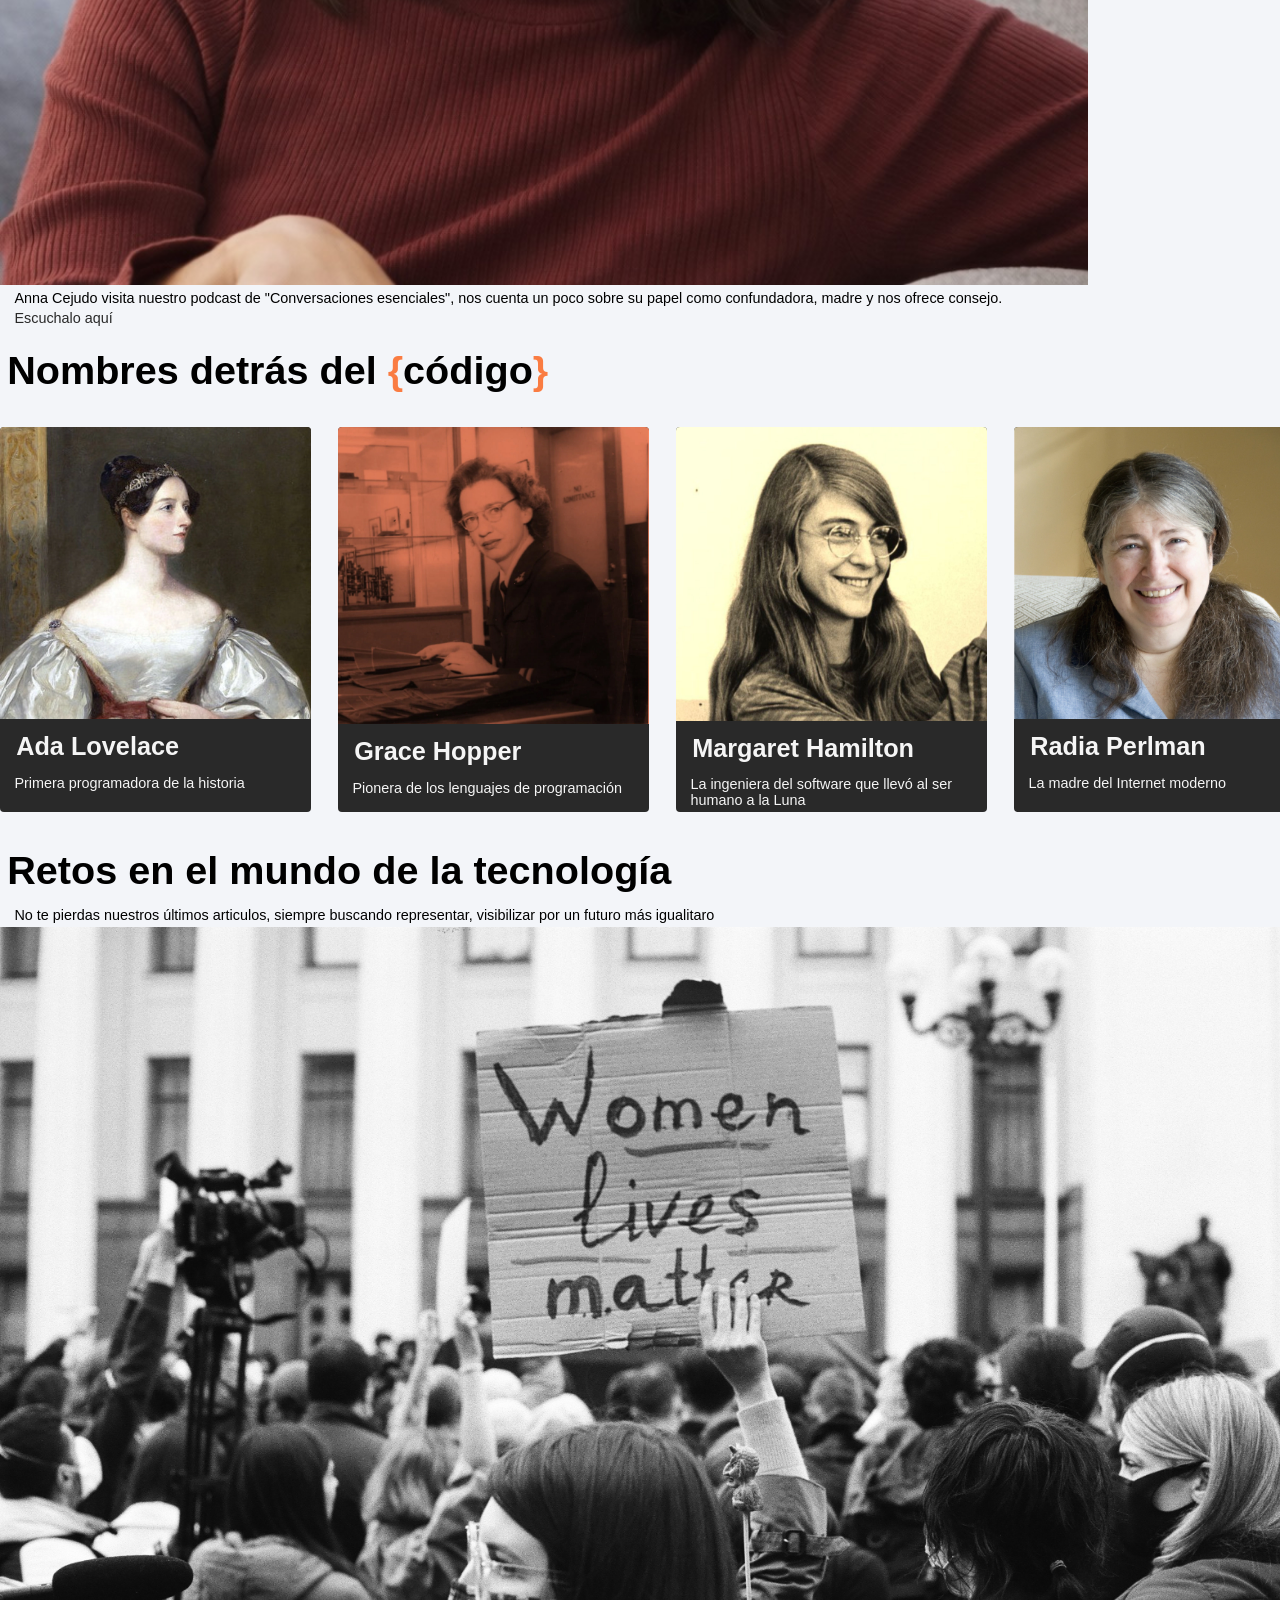
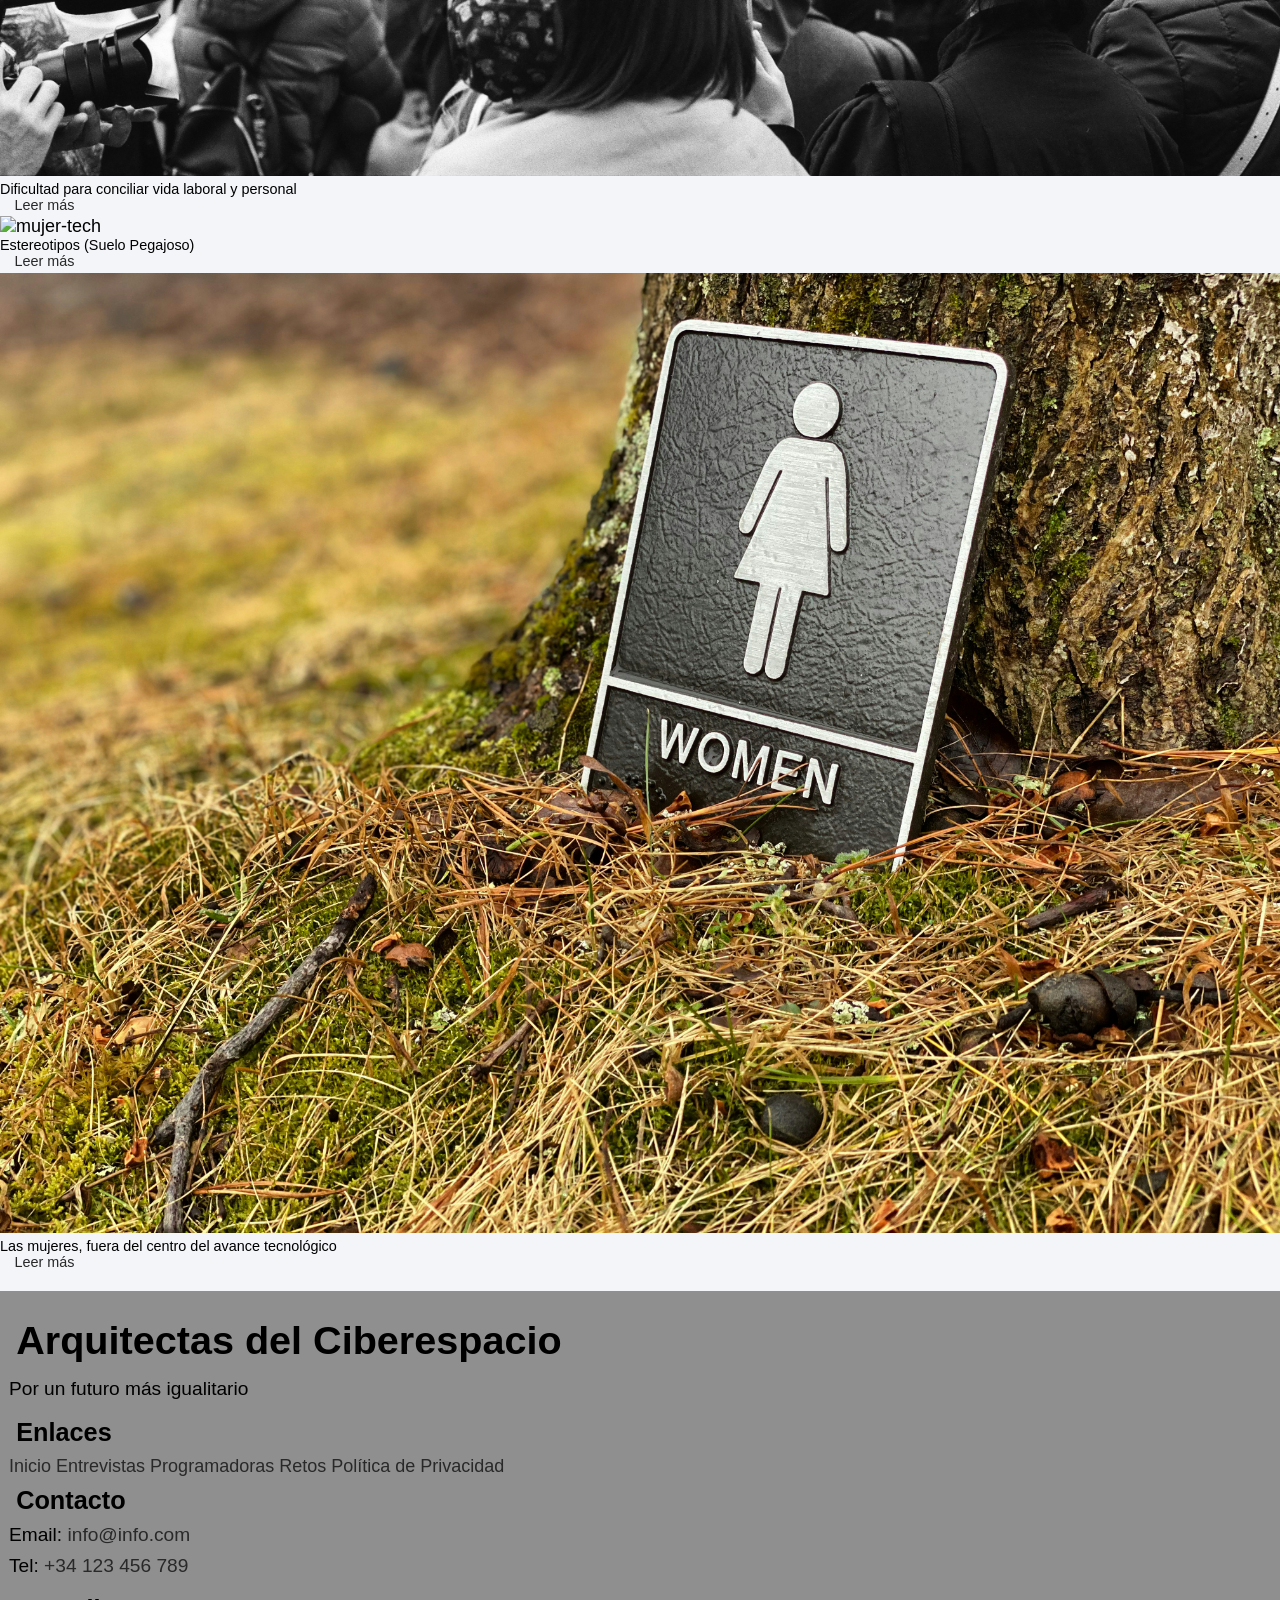
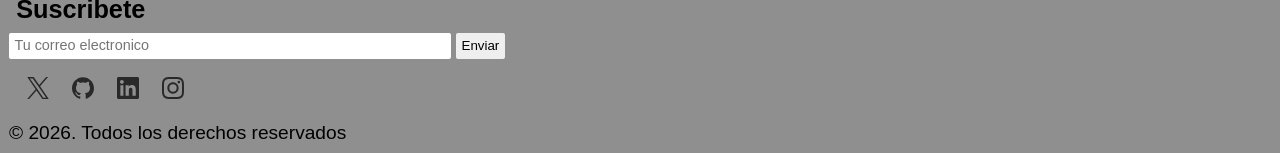
==== commit 825743a7: "Merge pull request #60 from NzingaMbande/anton Logos HTML y assets" ====
--- a/index.html
+++ b/index.html
@@ -6,14 +6,6 @@
     <meta name="viewport" content="width=device-width, initial-scale=1.0">
     <meta name="description" content="Web sobre la mujer en el mundo de la programación">
     <title>Arquitectas del Ciberespacio</title>
-
-    <!-- Google Fonts -->
-    <link rel="preconnect" href="https://fonts.googleapis.com">
-    <link rel="preconnect" href="https://fonts.gstatic.com" crossorigin>
-    <link
-        href="https://fonts.googleapis.com/css2?family=Inter:ital,opsz,wght@0,14..32,100..900;1,14..32,100..900&family=Space+Grotesk:wght@300..700&display=swap"
-        rel="stylesheet">
-
     <!-- Google Icons -->
     <link rel="stylesheet" href="https://fonts.googleapis.com/css2?family=Material+Symbols+Outlined:opsz,wght,FILL,GRAD@20..48,100..700,0..1,-50..200&icon_names=menu" />
     <!-- Mis estilos -->
@@ -21,6 +13,8 @@
 </head>
 
 <body>
+    
+    
     <!-- MENU HAMBURGUESA icon-->
     <span class="material-symbols-outlined">
     menu
@@ -29,10 +23,10 @@
     <!-- Menú de navegación -->
     <nav>
         <!-- Logos -->
-        <img src="assets/logo/Group 31.svg" alt="Logo">
-        <img src="assets/logo/Logo_small.svg" alt="Logo-small">
-
+        <img src="assets/logo/Logo_grande_modo_dia.svg" alt="Logo">
+        <img src="assets/logo/Logo_pequeno_modo_dia.svg" alt="Logo-small">
         <ul>
+          
             <li><a href="#" aria-current="page">Inicio</a></li>
             <li><a href="entrevistas.html">Entrevistas</a></li>
             <li><a href="mujeres.html">Programadoras</a></li>
@@ -55,39 +49,35 @@
     </header>
 
     <!-- CONTENIDO PRINCIPAL -->
-    <main id="index"> 
+    <main id="index">
         <!-- BOTÓN DE MODO OSCURO -->
-        <label class="switch">
+        <div id="modo-oscuro">
             <ul>
-                <li>
-                    <input type="checkbox" id="btn-modo"></input>
-                    <span class="sliding"></span>
-                </li>
+                <li><button id="btn-modo"><img src="assets/logos-svg/dark_mode.svg" alt=""></button></li>
+                <li><button id="btn-modo"><img src="assets/logos-svg/light_mode.svg" alt=""></button></li>
             </ul>
-        </label>
-
-        <!-- SECCIONES -->
+        </div>
+
+
         <section>
             <h2>Quienes somos</h2>
             <p>Somos una organización que busca reivindicar el papel de la mujer en el mundo de la tecnología. Nuestro
                 objetivo es inspirar, buscar referentes actuales, pasados y poner enfasis en sus logros . </p>
         </section>
-
         <section class="preview-entrevista">
             <h2>Nueva entrevista con Anna Cejudo </h2>
-            <div class="card">
-                <figure>
-                    <img src="assets/Anna.webp" alt="Foto de una entrevista">
-                </figure>
-                <p>Anna Cejudo visita nuestro podcast de "Conversaciones esenciales", nos cuenta un poco sobre su papel como confundadora, madre y nos ofrece consejo.</p>
-                <p><a href="entrevistas.html">Escuchalo aquí</a></p>
-            </div>
-        </section>
-
+            <figure>
+                <img src="assets/Anna.webp" alt="Foto de una entrevista">
+            </figure>
+            <p>Anna Cejudo visita nuestro podcast de "Conversaciones esenciales", nos cuenta un poco sobre su papel como confundadora, madre y nos ofrece consejo.</p>
+            <p><a href="entrevistas.html">Escuchalo aquí</a></p>
+
+        </section>
         <section class="slider">
             <h2>Nombres detrás del <span>&#123;</span>código<span>&#125;</span></h2>
 
             <div class="cards_main">
+
                 <div>
                     <figure>
                         <img src="assets/main_page_fotos/tarjetas_de_mujeres/Ada_Lovelace.webp" alt="Ada">
@@ -120,33 +110,38 @@
                 </div>
             </div>
         </section>
-        <!-- Seccion articulos -->
         <section>
             <h2>Retos en el mundo de la tecnología</h2>
+
             <p>No te pierdas nuestros últimos articulos, siempre buscando representar, visibilizar por un futuro más
                 igualitaro</p>
-            <div class="card">
+
+            <div>
                 <figure class="preview-articulo">
+                    <img src="assets/articulos/article6.jpg" alt="mujer-tech">
                     <figcaption>Dificultad para conciliar vida laboral y personal</figcaption>
-                    <img src="assets/articulos/article6.jpg" alt="mujer-tech">
                 </figure>
                 <p><a href="articulos.html">Leer más</a></p>
 
 
                 <figure class="preview-articulo">
+                    <img src="assets/articulos/article5.jpg" alt="mujer-tech">
                     <figcaption>Estereotipos (Suelo Pegajoso)</figcaption>
-                    <img src="assets/articulos/article5.jpg" alt="mujer-tech">
                 </figure>
                 <p><a href="articulos.html">Leer más</a></p>
 
 
                 <figure class="preview-articulo">
+                    <img src="assets/articulos/article4.jpg" alt="mujer-tech">
                     <figcaption>Las mujeres, fuera del centro del avance tecnológico</figcaption>
-                    <img src="assets/articulos/article4.jpg" alt="mujer-tech">
                 </figure>
                 <p><a href="articulos.html">Leer más</a></p>
 
             </div>
+
+
+
+
         </section>
     </main>
 
--- a/css/style.css
+++ b/css/style.css
@@ -16,30 +16,24 @@
 }
 
 
-:root { 
+:root {
     font-size: 18px;
     scroll-behavior: smooth;
     height: 100%;
 
     /* Fuentes por defecto, luego se pueden ajustar */
-    /* --font-text: Arial, Helvetica, sans-serif;
-    --font-titular: 'Times New Roman', Times, serif; */
+    --font-text: Arial, Helvetica, sans-serif;
     --font-text-articulos: "Desard Regular", sans-serif;
-    --font-titular: 'Space Grotesk', sans-serif;
-    --font-text: 'Inter', sans-serif;
-
+    --font-titular: 'Times New Roman', Times, serif;
 
     /* Colores */
     /* --bg-color: #e6e6e6; */
     --bg-color: #F3F5F9;
-    --bg-color2: rgba(52, 52, 52, 0);
-    --bg-color3: rgb(87, 87, 87);
+    --bg-color2: rgb(143, 143, 143);
+    --bg-color3: rgb(63, 63, 63);
     --font-color: #292929;
     --font-color2: #f5f5f5;
     --time-line: #fa7c42;
-    --acento: #18C6B3;
-    --bg-titulos: #1F3C88;
-    --bg-cards: #e5f0ff;
 
     /* Tamaños por defecto, luego se pueden ajustar */
     --h1-min: 2.3rem;
@@ -50,7 +44,7 @@
     --nav-title-ideal: 1.840rem + 0.800vw;
     --nav-title-max: 2.5rem;
 
-    --h2-section-min: 1.3rem;
+    --h2-section-min: 1.4rem;
     --h2-section-ideal: 2.1rem + 0.800vw;
     --h2-section-max: 2.2rem;
 
@@ -64,21 +58,21 @@
 }
 
 
-/* PALETA DE MODO OSCURO*/
-.modo-oscuro {
-            --titulares:  #D6E2FF;
-            --font-color:  #EEF3FA;
-            --font-color2: #97A6BF;
-            --bg-color:  #0E1525;
+/* PALETA DE MODO OSCURO, NO TOCAR TODAVÍA */
+/* .modo-oscuro {
+            --font-color: white;
+            --font-color2: rgb(192, 192, 192);
+            --bg-color: rgb(0, 0, 0);
+            --bg-color2: rgb(26, 26, 49);
             --bg-color3: rgb(255, 231, 231);
-            --tarjetas: #162238;
-        }
+        } */
 
 body {
     width: 100%;
     min-height: 100vh;
     font-family: var(--font-text);
-    color: var(--font-color);
+    color: var(--font-gris);
+    background-color: var(--bg-color);
     display: grid;
     grid-template-columns: 100%;
     grid-template-rows: auto auto 100vh 2fr auto;
@@ -100,23 +94,18 @@
 
 /* HEADLINES */
 
-h1,
-h2,
-h3 {
+h1,h2,h3{
     padding-left: 0.4rem;
-    margin-top: 1rem;
+    margin-top: 1rem ;
     margin-bottom: 0.8rem;
-    
 
 }
 
 h1 {
-    font-family: var(--font-titular);
     font-size: clamp(var(--h1-min), var(--h1-ideal), var(--h1-max));
     font-weight: bold;
     margin-bottom: 1rem;
     width: 50%;
-    transform: perspective(200px) translateZ(50px);
 }
 
 h2 {
@@ -136,7 +125,6 @@
 }
 
 p {
-    color: var(--font-color);
     font-size: clamp(var(--p-min), var(--p-ideal), var(--p-max));
 }
 
@@ -198,7 +186,6 @@
     align-items: flex-start;
     max-width: 100%;
     margin: 0 auto;
-    background-color: #E5F0FF;
 }
 
 .hero__text>#titulo {
@@ -209,7 +196,8 @@
     /* Desactivar el silabeo: Para que el navegador no divida las palabras automaticamente */
     hyphens: none;
     text-wrap: balance;
-    color: var(--bg-titulos);
+    padding: 0 2rem;
+    text-align: center;
 }
 
 .hero__text p {
@@ -244,7 +232,7 @@
 main {
     display: grid;
     grid-area: main;
-    width: 90%;
+    width: 100%;
     justify-self: center;
     overflow: hidden;
 }
@@ -256,45 +244,46 @@
     border: 2px;
 }
 
-#index section h2 {
+#index section h2{
     display: block;
     width: 100%;
 }
 
-#index p {
+#index p{
     margin-bottom: 0.2rem;
     font-size: 0.8rem;
     padding-left: 0.8rem;
-}
-
-#index section:last-child {
+
+}
+
+#index section:last-child{
     display: flex;
     flex-direction: column;
     margin-bottom: 1rem;
 }
 
-#index figcaption {
+#index figcaption{
     font-size: 0.8rem;
 }
 
-.preview-articulo figure {
+.preview-articulo figure{
     width: 90%;
     height: 40%;
     padding: 0;
     margin-bottom: 1rem;
 }
 
-.preview-articulo img {
+.preview-articulo img{
     width: 100%;
     height: 100%;
+
 }
 
 
 /* PÁGINA DE ARTICULOS */
 #articulos {
-    display: grid;
-    grid-template-columns: 1.5fr;
-    /* 1 columna para movil */
+    display:grid;
+    grid-template-columns: 1.5fr ; /* 1 columna para movil */
     margin-top: 1.3rem;
     max-width: 95%;
     gap: 2rem;
@@ -330,12 +319,10 @@
     width: 100%;
     height: 100%;
     display: block;
-    /* object-fit: fill; */
-    object-fit: cover;
+    object-fit: fill;
 }
 
 .extra {
-    /*dejarlo asi para el leer mas y menos JS*/
     display: none;
 }
 
@@ -344,9 +331,6 @@
     font-size: 1rem;
 }
 
-.post.activo .extra > p{
-    padding: 0.5rem;
-}
 
 article h2 {
     padding-bottom: 0.5rem;
@@ -358,12 +342,8 @@
 article h2 {
     margin-bottom: 0.8rem;
     padding-left: 0.5rem;
-    padding-right: 0.5rem;
-}
-
-article>p{
-    text-align: justify;
-}
+}
+
 .fuente {
     font-size: 0.8rem;
     color: var(--font-color2);
@@ -405,63 +385,22 @@
     border-radius: 2px;
 }
 
-/* BOTON MODO OSCURO */
-.switch {
-    justify-self: center;
-    position: relative;
-    display: inline-block;
-    width: 60px;
-    height: 34px;
-}
-
-/* Escondemos el checkbox original */
-.switch input {
-    opacity: 0;
-    width: 0;
-    height: 0;
-}
-
-/* El fondo del slider */
-.sliding {
-    position: absolute;
-    cursor: pointer;
-    top: 0;
-    left: 0;
-    right: 0;
-    bottom: 0;
-    background-color: #ccc;
-    transition: .4s;
-    border-radius: 34px;
-}
-
-/* El círculo que se mueve */
-.sliding:before {
-    position: absolute;
-    content: "";
-    height: 26px;
-    width: 26px;
-    left: 4px;
-    bottom: 4px;
-    background-color: white;
-    transition: .4s;
-    border-radius: 50%;
-}
-
-/* Estilos cuando el checkbox está activado */
-input:checked + .sliding {
-  background-color: var(--font-color); /* Color cuando está en modo oscuro */
-}
-
-input:checked + .sliding:before {
-    transform: translateX(26px);
+#btn-modo {
+    border-radius: 50px;
+    /* transform: scale(0.2); */
+
+}
+
+
+#btn-modo:hover {
+    transform: scale(1);
 }
 
 
 /*FOOTER */
 footer {
     /* border: 1px solid crimson; */
-    /* background-color: var(--bg-color2); */
-    background: #E5F0FF;
+    background-color: var(--bg-color2);
     grid-area: footer;
     display: grid;
     grid-template-columns: auto auto;
@@ -519,7 +458,6 @@
 
 .slider h2 {
     text-align: left;
-    font-size: 1.3rem;;
     line-height: 120%;
 }
 
@@ -582,7 +520,7 @@
 
 
 /* PAGINA MUJERES */
-.timiline span{
+.title_column span{
     color: var(--time-line);
 }
 
@@ -616,9 +554,186 @@
     position: relative;
 }
 
-
+/* AGREGADO ROS_ ENTREVISTAS */
+#header_esconder{
+    display: none;
+}
+
+#entrevistas .negrita{
+    font-weight: bold;
+}
+
+#entrevistas {
+    width: 92%;
+    margin: 2rem auto 4rem;
+    display: flex;
+    flex-direction: column;
+    gap: 3rem;
+}
+
+#entrevistas section {
+    display: flex;
+    flex-direction: column;
+    gap: 1.5rem;
+}
+
+#entrevistas h2 {
+    font-family: 'Space Grotesk';
+    font-size: 36px;
+    font-weight: bolder;
+    color: #1F3C88;
+    line-height: 1.2;
+    padding: 0.1rem 2rem;
+}
+
+#entrevistas .manifiesto {
+    display: grid;
+    grid-template-columns: 1fr;
+    gap: 1.5rem;
+    padding: 1.5rem;
+    align-items: center;
+    border-radius: 0.5rem;
+}
+
+#entrevistas .manifiesto p {
+    line-height: 1.7;
+    max-width: 85%;
+}
+
+#entrevistas .manifiesto figure {
+    margin: 0;
+    aspect-ratio: 4 / 3;
+    overflow: hidden;
+    border-radius: 0.25rem;
+}
+
+#entrevistas img {
+    width: 100%;
+    height: 100%;
+    display: block;
+    object-fit: cover;
+}
+
+#entrevistas .btn-audio{
+    display: inline-block;
+    text-align: left;
+    width: 48%;
+    margin: 0.8rem ;
+    padding: 0.8rem;
+    background-color: #2DD4BF;
+    color: #f3f3f3;
+    text-decoration: none;
+    border-radius: 333px;
+}
+
+#entrevistas audio{
+    width: 100%;
+    padding: 0.8rem;
+    background-color: #8d9493;
+}
+
+
+#entrevistas .audio_media {
+    display: grid;
+    grid-template-columns: 1fr;
+    gap: 1.2rem;
+    align-items: center;
+    padding: 0.5rem;
+}
+
+#entrevistas .audio_media figure {
+    aspect-ratio: 4 / 3;
+    overflow: hidden;
+    border-radius: 0.25rem;
+}
+
+#entrevistas .audio_media audio {
+    width: 100%;
+}
+
+#entrevistas .transcripcion {
+    width: 100%;
+    padding: 1.25rem;
+    line-height: 1.6;
+    border-radius: 0.5rem;
+}
+
+#entrevistas .transcripcion p {
+    line-height: 1.7;
+    margin-bottom: 0.9rem;
+    text-align: left;
+}
+
+#entrevistas .transcripcion h3 {
+    margin-bottom: 1rem;
+}
+
+#entrevistas .frases {
+    display: grid;
+    grid-template-columns: 1fr;
+    gap: 1.5rem;
+}
+
+#entrevistas .frases figure {
+    margin: 0;
+    aspect-ratio: 4 / 5;
+    overflow: hidden;
+    border-radius: 0.5rem;
+}
+
+#entrevistas .proximas {
+    display: grid;
+    grid-template-columns: 1fr;
+    gap: 1.5rem;
+    padding: 1.25rem;
+    border-radius: 0.5rem;
+}
+
+#entrevistas .proximas h2 {
+    grid-column: 1 / -1;
+}
+
+#entrevistas .proximas article {
+    display: flex;
+    flex-direction: column;
+    gap: 1rem;
+    padding: 1rem;
+}
+
+#entrevistas .proximas figcaption{
+    font-family: 'Space Grotesk';
+    background: #18C6B3;
+    color: #F9FAFB;
+    border-radius: 8px;
+    margin-top: 0.75rem;
+    padding: 8px 14px;
+    line-height: 1.3;
+    font-weight: 700;
+}
+
+#entrevistas .proximas figure {
+    display: flex;
+    flex-direction: column;
+    gap: 0.75rem;
+    margin: 0;
+}
+
+#entrevistas .proximas article img {
+    width: 100%;
+    aspect-ratio: 4 / 5;
+    display: block;
+    object-fit: cover;
+}
+
+#entrevistas .proximas article p,
+#entrevistas .extra {
+    line-height: 1.6;
+    text-align: left;
+}
+
+/* PAGINA MUJERES */
 .timiline span{
-    color: var(--time-line);
+    color: #18C6B3;
 }
 
 #entrevistas .extra p {
@@ -641,7 +756,7 @@
 
 .timeline-item h2 {
     font-weight: 700;
-    color: var(--font-color);
+    color: #18C6B3;
     letter-spacing: -0.03em;
     line-height: 1;
     margin-bottom: 1rem;
@@ -674,525 +789,39 @@
     display: inline-block;
     margin-top: 1rem;
     padding: 0.5rem 0.7rem;
-    border: 1px solid #8d6751;
-    color:var(--time-line);
+    border: 1px solid #18C6B3;
+    color: #18C6B3;
     border-radius: 333px;
     line-height: 150%;
 }
 
 
-.cards_mujeres {
-    margin: 3rem 0;
-    padding: 0 3rem;
+.cards_mujeres{
+    margin: 1rem 1rem;
+    padding: 2rem 2rem;
     gap: 1rem;
     flex-wrap: wrap;
-    justify-content: center;
-    display: flex;
-}
-
-.card_mujeres {
-    flex: 0 0 100%;
+    justify-content: center; 
+    display: flex;
+    background-color: #E5F0FF;
+    border-radius: 12px;
+}
+
+.card_mujeres{
+    flex: 0 0 100%; 
     /* height: 70vh; */
     /* FCS Para el flip */
     transition: transform .6s linear;
 }
 
-.anverso, .reverso {
+.anverso, .reverso{
     margin-bottom: 2rem;
     height: 100%;
 }
 
 .anverso {
     padding: 1rem 2rem;
-    background-color: var(--bg-color3);
-    color: var(--font-color2);
-    display: flex;
-    flex-direction: column;
-    justify-content: space-between;
-    align-items: center;
-    text-align: left;
-    cursor: pointer;
-    border-radius: 12px;
-    border-radius: 12px;
-    height: 70vh;
-}
-
-.anverso h3 {
-    flex: 1;
-    display: flex;
-    align-items: center;
-    line-height: 140%;
-}
-
-.anverso button {
-    font-weight: 500;
-    background: none;
-    border: none;
-    color: var(--time-line);  
-    cursor: pointer;
-    font-size: 0.8rem;
-}
-
-.reverso {
-    padding: 2rem 2.5rem;
-    background-color: var(--bg-color3);
-    color: var(--font-color2);
-    display: flex;
-    flex-direction: column;
-    justify-content: flex-end;
-    text-align: left;
-    gap: 1rem;
-    /* FCS Para el flip */
-    display: none;
-    transform: rotateY(180deg);
-}
-
-/* FCS Para el flip */
-.card_mujeres.flip {
-    transform: rotateY(180deg);
-}
-
-.reverso p {
-    line-height: 150%;
-    font-size: var(--p-min);
-}
-
-.reverso {
-    position: relative;
-    min-height: 50vh;
-    overflow: hidden;
-    /* display: flex; */
-    flex-direction: column;
-    justify-content: flex-end;
-    padding: 2rem;
-    text-align: left;
-    border-radius: 12px;
-}
-
-.reverso img {
-    position: absolute;
-    inset: 0;
-    width: 100%;
-    height: 100%;
-    object-fit: cover;
-    z-index: 0;
-}
-
-.reverso::after {
-    content: '';
-    position: absolute;
-    inset: 0;
-    background: linear-gradient(to bottom, transparent -10%, var(--bg-color3));
-    z-index: 1;
-}
-
-.reverso h4,
-.reverso p {
-    position: relative;
-    z-index: 2;
-    color: white;
-}
-
-/* AGREGADO ROS_ ENTREVISTAS */
-#header_esconder{
-    display: none;
-}
-
-.manifiesto-intro {
-    background: var(--bg-cards);
-    padding: 2rem;
-    border-radius: 28px;
-}
-
-#entrevistas {
-    width: 100%;
-    margin: 2rem auto 4rem;
-    display: flex;
-    flex-direction: column;
-    gap: 3rem;
-}
-
-#entrevistas section {
-    display: flex;
-    flex-direction: column;
-    gap: 1.5rem;
-}
-
-#entrevistas h2 {
-    /*sacar padding, ver clamp con mary*/
-    font-family: var(--font-titular);
-    color: var(--bg-titulos);
-    font-size: clamp(1.8rem, 1.2rem + 2vw, 2.8rem);
-    /*36px*/
-    margin-bottom: 1rem;
-    padding: 0;
-}
-
-#entrevistas .manifiesto {
-    /*sacar aling, added bg */
-    display: grid;
-    grid-template-columns: 1fr;
-    gap: 1.5rem;
-    align-items: center;
-    background: #FFFFFF;
-    border: 1px solid #e5e9eb;
-    border-radius: 24px;
-    padding: 2rem;
-    box-shadow: 0 10px 30px rgba(31, 60, 136, 0.08);
-
-}
-
-
-#entrevistas .manifiesto p {
-    /*color y font size ver var*/
-    color: #374151;
-    line-height: 1.8;
-    font-size: 1rem;
-    margin: 0;
-    max-width: 98%;
-    text-align: left;
-}
-
-#entrevistas .manifiesto figure {
-    /*radius mas grande*/
-    margin: 0;
-    aspect-ratio: 4 / 3;
-    overflow: hidden;
-    border-radius: 18px;
-}
-
-#entrevistas img {
-    width: 100%;
-    height: 100%;
-    display: block;
-    object-fit: cover;
-}
-
-#entrevistas .btn-audio {
-    display: inline-flex;
-    align-items: center;
-    justify-content: center;
-    width: fit-content;
-    padding: 0.9rem 1.4rem;
-    background: var(--acento);
-    color: #FFFFFF;
-    border-radius: 999px;
-    font-weight: 600;
-    margin: 0;
-    transition: transform 0.2s ease, box-shadow 0.2s ease;
-}
-
-#entrevistas .btn-audio:hover {
-    transform: translateY(-2px);
-    box-shadow: 0 10px 20px rgba(24, 198, 179, 0.25);
-}
-
-
-#entrevistas .audio {
-    /*Fondo color para dar protagonismo*/
-    width: 100%;
-    padding: 2rem;
-    background: var(--bg-cards);
-    border-radius: 28px;
-}
-
-#entrevistas .tag {
-    display: inline-block;
-    padding: 0.45rem 0.9rem;
-    border-radius: 999px;
-    background: rgba(24, 198, 179, 0.14);
-    color: var(--bg-titulos);
-    font-weight: 700;
-    font-size: 0.85rem;
-    margin-bottom: 1rem;
-}
-
-#entrevistas .audio-media {
-    display: grid;
-    grid-template-columns: 1fr;
-    gap: 1.2rem;
-    align-items: center;
-    padding: 0.8rem;
-    background: #FFFFFF;
-    border: 1px solid #E5E7EB;
-    border-radius: 24px;
-    box-shadow: 0 10px 30px rgba(31, 60, 136, 0.08);
-}
-
-#entrevistas .audio-media audio {
-    width: 100%;
-}
-
-#entrevistas .audio-media figure {
-    margin: 0;
-    aspect-ratio: 4 / 4.2;
-    overflow: hidden;
-    border-radius: 20px;
-}
-
-#entrevistas .audio-media figure img {
-    width: 100%;
-    height: 100%;
-    object-fit: cover;
-    display: block;
-    /* width: 400px; */
-    /* -webkit-mask-image: linear-gradient(to right, transparent, black 10%, black 92%, transparent),
-                      linear-gradient(to bottom, transparent, black 10%, black 92%, transparent);
-
-  -webkit-mask-composite: intersect;
-  mask-composite: intersect; */
-}
-
-#entrevistas .audio-player {
-    display: flex;
-    flex-direction: column;
-    gap: 0.8rem;
-    padding: 1.2rem;
-    background: #F8FAFC;
-    border: 1px solid #E5E7EB;
-    border-radius: 18px;
-}
-
-#entrevistas .audio-push {
-    margin: 0;
-    padding: 2rem 0.1rem;
-    font-weight: 700;
-    color: var(--bg-titulos);
-}
-
-#entrevistas .audio-player audio {
-    width: 100%;
-    background: #F3F5F9;
-    border-radius: 16px;
-    padding: 0.8rem;
-}
-
-
-#entrevistas .post {
-    width: 100%;
-    padding: 1.25rem;
-    line-height: 1.6;
-    border-radius: 0.5rem;
-}
-
-#entrevistas h3 {
-    margin-bottom: 0.8rem;
-    font-family: var(--font-titular);
-    color: var(--bg-titulos);
-    padding: 0;
-}
-
-#entrevistas .qa {
-    background: #ffffff;
-    border: 1px solid #e5e7eb;
-    border-radius: 20px;
-    padding: 1rem 1.2rem;
-    box-shadow: 0 6px 18px rgba(31, 60, 136, 0.06);
-    margin-bottom: 1.5rem;
-}
-
-#entrevistas .pregunta,
-#entrevistas .respuesta {
-    margin: 0;
-    line-height: 1.7;
-}
-
-#entrevistas .pregunta {
-    margin-bottom: 0.8rem;
-    color: #1f3c88;
-    font-weight: 600;
-}
-
-#entrevistas .respuesta {
-    color: #374151;
-}
-
-#entrevistas .pregunta span,
-#entrevistas .respuesta span {
-    display: inline-block;
-    margin-right: 0.5rem;
-    padding: 0.2rem 0.7rem;
-    border-radius: 999px;
-    font-size: 0.78rem;
-    font-weight: 700;
-}
-
-#entrevistas .pregunta span {
-    background: #dbe8ff;
-    color: #1f3c88;
-}
-
-#entrevistas .respuesta span {
-    background: #dff7f3;
-    color: #0f766e;
-}
-
-#entrevistas .frases {
-    display: grid;
-    grid-template-columns: 1fr;
-    gap: 1.5rem;
-    background: var(--bg-cards);
-    border: 1px solid #E5E7EB;
-    border-radius: 24px;
-    padding: 2rem;
-    box-shadow: 0 10px 30px rgba(31, 60, 136, 0.08);
-}
-
-#entrevistas .frases h2 {
-    grid-column: 1 / -1;
-    margin-bottom: 1rem;
-}
-
-
-#entrevistas .frases figure {
-    margin: 0;
-    aspect-ratio: 4 / 5;
-    overflow: hidden;
-    border-radius: 0.5rem;
-}
-
-#entrevistas .proximas {
-    display: grid;
-    grid-template-columns: 1fr;
-    gap: 1.5rem;
-    background: var(--bg-cards);
-    border: 1px solid #E5E7EB;
-    border-radius: 24px;
-    padding: 2rem;
-    box-shadow: 0 10px 30px rgba(31, 60, 136, 0.08);
-}
-
-#entrevistas .proximas h2 {
-    grid-column: 1 / -1;
-}
-
-#entrevistas .proximas article {
-    display: flex;
-    flex-direction: column;
-    gap: 1rem;
-    padding: 1rem;
-}
-
-#entrevistas .proximas article h3 {
-    /*es para que no haya error en la semantica*/
-    display: none;
-}
-
-#entrevistas .proximas figure {
-    display: flex;
-    flex-direction: column;
-    gap: 0.75rem;
-    margin: 0;
-}
-
-#entrevistas .proximas article img {
-    width: 100%;
-    aspect-ratio: 4 / 5;
-    display: block;
-    object-fit: cover;
-}
-
-#entrevistas .proximas article p,
-#entrevistas .extra {
-    line-height: 1.6;
-    text-align: left;
-}
-
-/* PAGINA MUJERES */
-.timiline span {
-    color: var(--time-line);
-}
-
-#entrevistas .extra p {
-    margin-bottom: 1rem;
-}
-
-.timiline_column {
-    padding-left: 8rem;
-    border-left: 1px solid var(--font-color);
-    position: relative;
-}
-
-.timeline-item {
-    position: relative;
-    padding: 0 0 4rem 0;
-}
-
-.timiline_avatar {
-    position: absolute;
-    left: -3.8rem;
-    top: 0;
-    object-fit: cover;
-    object-position: top;
-    width: 60px;
-}
-
-.timeline-item h2 {
-    font-weight: 700;
-    color: var(--font-color);
-    letter-spacing: -0.03em;
-    line-height: 1;
-    margin-bottom: 1rem;
-    font-size: var(--h2-section-max);
-}
-
-
-.timeline-item figure img {
-    width: 100%;
-    max-width: 620px;
-    height: auto;
-    margin-bottom: 2rem;
-}
-
-
-.timeline-item h3 {
-    text-transform: uppercase;
-    margin-bottom: 0.7rem;
-    color: #949494;
-}
-
-
-.timeline-item p {
-    max-width: 620px;
-}
-
-
-.timeline-item span {
-    display: inline-block;
-    margin-top: 1rem;
-    padding: 0.5rem 0.7rem;
-    border: 1px solid #8d6751;
-    color: var(--time-line);
-    border-radius: 333px;
-    line-height: 150%;
-}
-
-
-.cards_mujeres {
-    margin: 3rem 0;
-    padding: 0 3rem;
-    gap: 1rem;
-    flex-wrap: wrap;
-    justify-content: center;
-    display: flex;
-}
-
-.card_mujeres {
-    flex: 0 0 100%;
-    /* height: 70vh; */
-    /* FCS Para el flip */
-    transition: transform .6s linear;
-}
-
-.anverso,
-.reverso {
-    margin-bottom: 2rem;
-    height: 100%;
-}
-
-.anverso {
-    padding: 1rem 2rem;
-    background-color: var(--bg-color3);
+    background: linear-gradient(to bottom, #1F3C88, #0a0f1e);
     color: var(--font-color2);
     display: flex;
     flex-direction: column;
@@ -1202,7 +831,7 @@
     cursor: pointer;
     border-radius: 12px;
     border-radius: 12px;
-    height: 70vh;
+    height: 70vh; 
 }
 
 .anverso h3 {
@@ -1216,7 +845,7 @@
     font-weight: 500;
     background: none;
     border: none;
-    color: var(--time-line);
+    color: #18C6B3;  
     cursor: pointer;
     font-size: 0.8rem;
 }
@@ -1337,11 +966,10 @@
         display: none;
     }
 
-nav img:nth-of-type(2){
+    nav img:nth-of-type(2){
         display: block;
         margin: 0 auto;
-}
-
+    }
 
 
 
@@ -1366,12 +994,13 @@
         color: var(--font-color);
         background-color: var(--bg-color2);
         font-size: clamp(var(--nav-title-min), var(--nav-title-ideal), var(--nav-title-max));
-        /* justify-content: space-between; cambie nombre como en el root*/
+        /* justify-content: space-between; */
         top: 0;
         display: flex;
         flex-direction: row;
         justify-content: space-between;
         width: 100%;
+        /* justify-self: center; */
         margin-top: 0;
         z-index: 1000;
     }
@@ -1443,14 +1072,11 @@
 
 
     /* PAGINA DE ARTICULOS */
-
-
     .divisor {
         display: grid;
-        gap: 1.3rem;
-        grid-template-columns: 1fr 1fr 1fr 1fr;
+        gap: 1rem;
+        grid-template-columns: 1.5fr 1.5fr 1.5fr;
         margin-bottom: 1rem;
-        
     }
 
     .documento-legal {
@@ -1473,85 +1099,20 @@
 
     /* ENTREVISTAS */
     #entrevistas .manifiesto {
-        grid-template-columns: 1.1fr 0.9fr;
+        grid-template-columns: 1fr 1fr;
+    }
+
+    #entrevistas .audio_media {
+        grid-template-columns: 1fr 1fr;
         align-items: center;
-        gap: 2rem;
-    }
-
-    #entrevistas .manifiesto p {
-        grid-column: 1;
-        grid-row: 1;
-    }
-
-    #entrevistas .manifiesto figure {
-        grid-column: 2;
-        grid-row: 1 / 3;
-    }
-
-    #entrevistas .btn-audio {
-        grid-column: 1;
-        grid-row: 2;
-        align-self: start;
-    }
-
-    #entrevistas .audio-media {
-        display: grid;
-        grid-template-columns: 0.7fr 1.3fr;
-        /* menos imagen, más audio */
-        gap: 2rem;
-        align-items: center;
-        padding: 1.5rem 2rem;
-    }
-
-
-    #entrevistas .audio-media figure {
-        max-width: 280px;
-        /* quitar el protagonismo de la imagen */
-        width: 100%;
-        justify-self: center;
-        aspect-ratio: 4 / 4.6;
-        border-radius: 18px;
-        overflow: hidden;
-        opacity: 0.9;
-    }
-
-    #entrevistas .audio-media figure img {
-        width: 100%;
-        height: 100%;
-        object-fit: cover;
-        object-position: center top;
-    }
-
-    #entrevistas .audio-player,
-    #entrevistas .audio-media>div {
-        width: 100%;
-        padding: 1.6rem;
-        border-radius: 20px;
-        background: #F8FAFC;
-        border: 1px solid #E5E7EB;
-    }
-
-    #entrevistas .audio-push {
-        font-size: 1.15rem;
-        padding: 0 0 0.8rem 0;
-        margin: 0;
-    }
-
-    #entrevistas .audio-media audio {
-        width: 100%;
-        min-height: 56px;
-        /* hace que se vea más grande */
-        padding: 0.6rem;
-        border-radius: 14px;
-        background: #EEF2F7;
-    }
-
-    #entrevistas .post {
+    }
+
+    #entrevistas .transcripcion {
         width: 65%;
         max-width: 700px;
     }
 
-    #entrevistas .frases{
+    #entrevistas .frases {
         grid-template-columns: repeat(3, 1fr);
     }
 
@@ -1585,9 +1146,7 @@
         grid-column: 3/-1;
     }
 
-
-
-    .card_mujeres{
+     .card_mujeres{
         flex: 0 0 100%;
     }
 
@@ -1597,78 +1156,76 @@
 
 }
 
-
 @media (min-width: 1024px){
     
-        .timiline {
-        grid-template-columns: 1fr 2fr;
-        padding: 6rem 10rem;
-        gap: 9rem;
-    }
-
-    .title_column {
-        position: sticky;
-        top: 50vh;
-        transform: translateY(-50%);
-        margin-top: 2rem;
-    }
-
-    .title_column h2 {
-        font-size: var(--h2-section-max);
-        margin-bottom: 1rem;
-        text-align: left;
-    }
-
-    .title_column p{
-        text-align: left;
-    }
-
-    .timiline_column {
-        padding-left: 8rem;
-    }
-
-    .timeline-item {
-        padding: 0 0 6rem 0;
-    }
-
-    .timiline_avatar {
-        left: -11.4rem;
-        top: 0;
-        width: 120px;
-    }
-
-    .timeline-item h2 {
-        font-weight: 700;
-        color: var(--font-color);
-        letter-spacing: -0.03em;
-        line-height: 1;
-        margin-bottom: 1rem;
-        font-size: var(--h2-section-max);
-    }
-
-    .timeline-item figure img{
-        margin-bottom: 2rem;
-    }
-
-    .timeline-item h3{
-        margin-bottom: 0.7rem;
-    }
-
-    .cards_mujeres{
-        margin-bottom: 5rem;
-        padding: 0 3rem;
-        display: flex;
-        gap: 2rem;
-        flex-wrap: wrap;
-        justify-content: center; 
-    }
-
-    .card_mujeres{
-        flex: 0 0 calc(33% - 2rem); 
-        height: 70vh; 
-    }
-
-    .cards_main div {
+    .timiline {
+    grid-template-columns: 1fr 2fr;
+    padding: 6rem 10rem;
+    gap: 9rem;
+}
+
+.title_column {
+    position: sticky;
+    top: 50vh;
+    transform: translateY(-50%);
+    margin-top: 2rem;
+}
+
+.title_column h2 {
+    font-size: var(--h2-section-max);
+    margin-bottom: 1rem;
+    text-align: left;
+}
+
+.title_column p{
+    text-align: left;
+}
+
+.timiline_column {
+    padding-left: 8rem;
+}
+
+.timeline-item {
+    padding: 0 0 6rem 0;
+}
+
+.timiline_avatar {
+    left: -11.4rem;
+    top: 0;
+    width: 120px;
+}
+
+.timeline-item h2 {
+    font-weight: 700;
+    letter-spacing: -0.03em;
+    line-height: 1;
+    margin-bottom: 1rem;
+    font-size: var(--h2-section-max);
+}
+
+.timeline-item figure img{
+    margin-bottom: 2rem;
+}
+
+.timeline-item h3{
+    margin-bottom: 0.7rem;
+}
+
+.cards_mujeres{
+    margin: 1rem 3rem;
+    padding: 1.5rem 1.5rem;
+    display: flex;
+    gap: 2rem;
+    flex-wrap: wrap;
+    justify-content: center; 
+}
+
+.card_mujeres{
+    flex: 0 0 calc(33% - 2rem); 
+    height: 70vh; 
+}
+
+.cards_main div{
         flex: 0 0 25%;
     }
 
@@ -1676,7 +1233,11 @@
         display: none;
     }
 
-    nav> img:nth-of-type(1){
+    nav > img:first-of-type{
         display: block;
     }
-    }
+    /* Solo para esta pagina para que se funcione sticky */
+    #mujeres{
+        overflow: visible;
+    }
+}
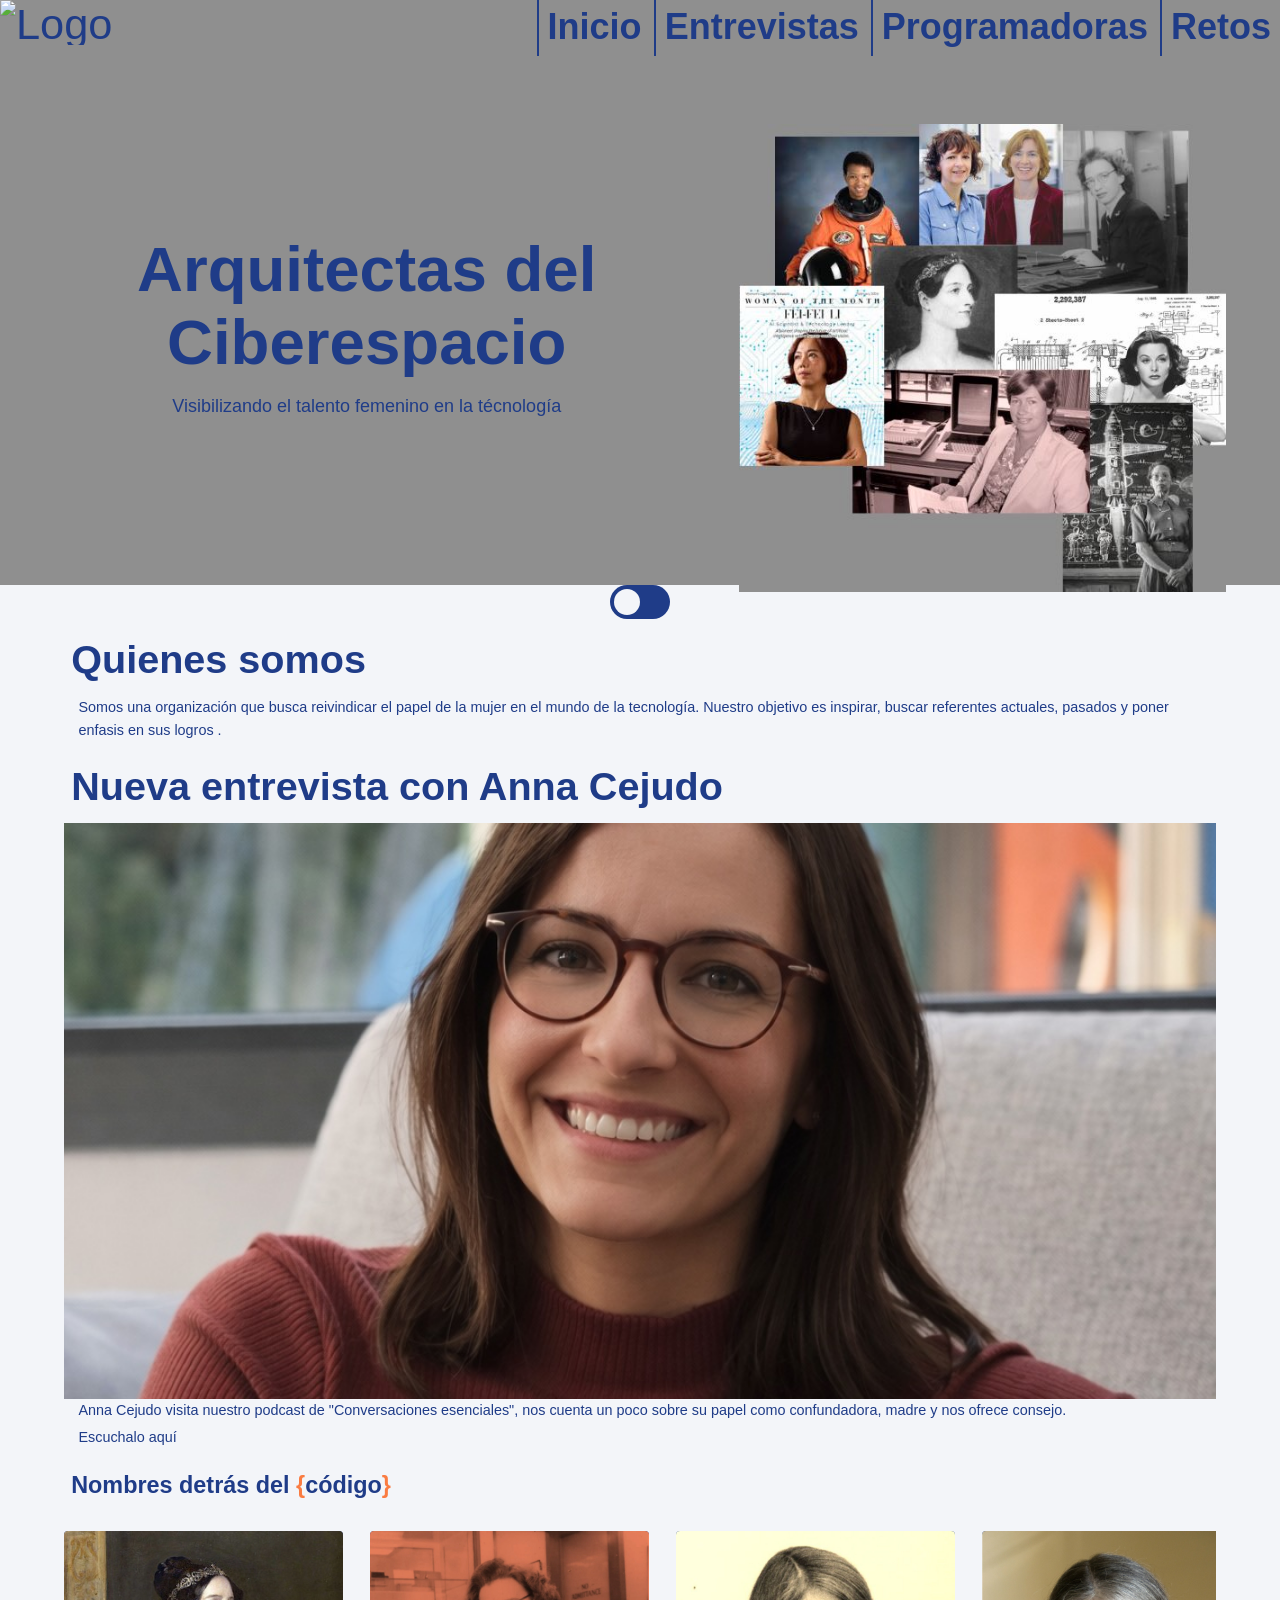
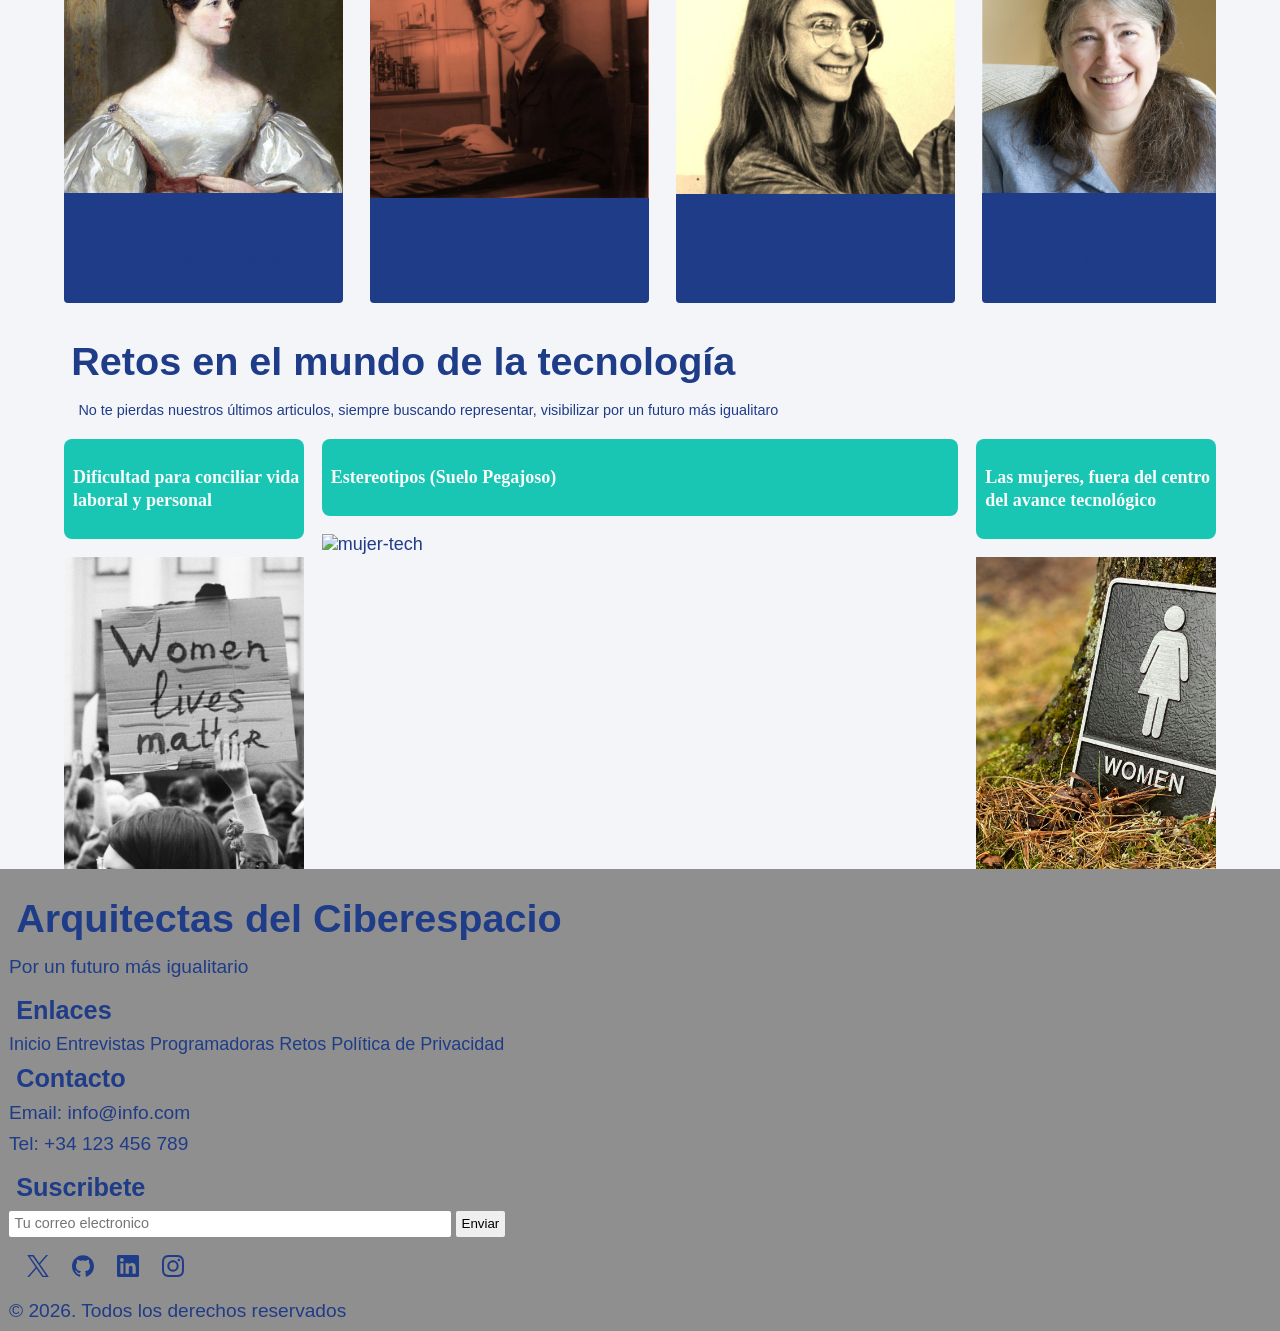
==== commit 1f7855ac: "update main" ====
--- a/index.html
+++ b/index.html
@@ -13,8 +13,6 @@
 </head>
 
 <body>
-    
-    
     <!-- MENU HAMBURGUESA icon-->
     <span class="material-symbols-outlined">
     menu
@@ -23,10 +21,10 @@
     <!-- Menú de navegación -->
     <nav>
         <!-- Logos -->
-        <img src="assets/logo/Logo_grande_modo_dia.svg" alt="Logo">
-        <img src="assets/logo/Logo_pequeno_modo_dia.svg" alt="Logo-small">
+        <img src="assets/logo/Group 31.svg" alt="Logo">
+        <img src="assets/logo/Logo_small.svg" alt="Logo-small">
+
         <ul>
-          
             <li><a href="#" aria-current="page">Inicio</a></li>
             <li><a href="entrevistas.html">Entrevistas</a></li>
             <li><a href="mujeres.html">Programadoras</a></li>
@@ -49,35 +47,39 @@
     </header>
 
     <!-- CONTENIDO PRINCIPAL -->
-    <main id="index">
+    <main id="index"> 
         <!-- BOTÓN DE MODO OSCURO -->
-        <div id="modo-oscuro">
+        <label class="switch">
             <ul>
-                <li><button id="btn-modo"><img src="assets/logos-svg/dark_mode.svg" alt=""></button></li>
-                <li><button id="btn-modo"><img src="assets/logos-svg/light_mode.svg" alt=""></button></li>
+                <li>
+                    <input type="checkbox" id="btn-modo"></input>
+                    <span class="sliding"></span>
+                </li>
             </ul>
-        </div>
-
-
+        </label>
+
+        <!-- SECCIONES -->
         <section>
             <h2>Quienes somos</h2>
             <p>Somos una organización que busca reivindicar el papel de la mujer en el mundo de la tecnología. Nuestro
                 objetivo es inspirar, buscar referentes actuales, pasados y poner enfasis en sus logros . </p>
         </section>
+
         <section class="preview-entrevista">
             <h2>Nueva entrevista con Anna Cejudo </h2>
-            <figure>
-                <img src="assets/Anna.webp" alt="Foto de una entrevista">
-            </figure>
-            <p>Anna Cejudo visita nuestro podcast de "Conversaciones esenciales", nos cuenta un poco sobre su papel como confundadora, madre y nos ofrece consejo.</p>
-            <p><a href="entrevistas.html">Escuchalo aquí</a></p>
-
-        </section>
+            <div class="card">
+                <figure>
+                    <img src="assets/Anna.webp" alt="Foto de una entrevista">
+                </figure>
+                <p>Anna Cejudo visita nuestro podcast de "Conversaciones esenciales", nos cuenta un poco sobre su papel como confundadora, madre y nos ofrece consejo.</p>
+                <p><a href="entrevistas.html">Escuchalo aquí</a></p>
+            </div>
+        </section>
+
         <section class="slider">
             <h2>Nombres detrás del <span>&#123;</span>código<span>&#125;</span></h2>
 
             <div class="cards_main">
-
                 <div>
                     <figure>
                         <img src="assets/main_page_fotos/tarjetas_de_mujeres/Ada_Lovelace.webp" alt="Ada">
@@ -110,38 +112,29 @@
                 </div>
             </div>
         </section>
+        <!-- Seccion articulos -->
         <section>
             <h2>Retos en el mundo de la tecnología</h2>
-
             <p>No te pierdas nuestros últimos articulos, siempre buscando representar, visibilizar por un futuro más
-                igualitaro</p>
-
-            <div>
+                igualitaro</p> 
+            <div class="card ">
                 <figure class="preview-articulo">
-                    <img src="assets/articulos/article6.jpg" alt="mujer-tech">
-                    <figcaption>Dificultad para conciliar vida laboral y personal</figcaption>
-                </figure>
-                <p><a href="articulos.html">Leer más</a></p>
-
-
+                    <a href="articulos.html"><figcaption>Dificultad para conciliar vida laboral y personal</figcaption>
+                    <img src="assets/articulos/article6.jpg" alt="mujer-tech"></a>
+                </figure>
+            
                 <figure class="preview-articulo">
-                    <img src="assets/articulos/article5.jpg" alt="mujer-tech">
-                    <figcaption>Estereotipos (Suelo Pegajoso)</figcaption>
-                </figure>
-                <p><a href="articulos.html">Leer más</a></p>
-
+                    <a href="articulos.html"><figcaption>Estereotipos (Suelo Pegajoso)</figcaption>
+                    <img src="assets/articulos/article5.jpg" alt="mujer-tech"></a>
+                </figure>
 
                 <figure class="preview-articulo">
-                    <img src="assets/articulos/article4.jpg" alt="mujer-tech">
-                    <figcaption>Las mujeres, fuera del centro del avance tecnológico</figcaption>
-                </figure>
-                <p><a href="articulos.html">Leer más</a></p>
-
-            </div>
-
-
-
-
+                    <a href="articulos.html"><figcaption>Las mujeres, fuera del centro del avance tecnológico</figcaption>
+                    <img src="assets/articulos/article4.jpg" alt="mujer-tech"></a>
+                    
+                </figure>
+                
+                </div> 
         </section>
     </main>
 
--- a/css/style.css
+++ b/css/style.css
@@ -16,14 +16,14 @@
 }
 
 
-:root {
+:root { 
     font-size: 18px;
     scroll-behavior: smooth;
     height: 100%;
 
     /* Fuentes por defecto, luego se pueden ajustar */
     --font-text: Arial, Helvetica, sans-serif;
-    --font-text-articulos: "Desard Regular", sans-serif;
+    --font-text-articulos: "Space Grotesk", sans-serif;
     --font-titular: 'Times New Roman', Times, serif;
 
     /* Colores */
@@ -31,9 +31,13 @@
     --bg-color: #F3F5F9;
     --bg-color2: rgb(143, 143, 143);
     --bg-color3: rgb(63, 63, 63);
-    --font-color: #292929;
-    --font-color2: #f5f5f5;
+    --font-color: #1F3C88;
+    --font-color2: #303030;
     --time-line: #fa7c42;
+    --titulares: #1F3C88;
+    --tarjetas: #E5F0FF;
+    --botones: #18C6B3;
+    --titulos: #1F3C88;
 
     /* Tamaños por defecto, luego se pueden ajustar */
     --h1-min: 2.3rem;
@@ -44,7 +48,7 @@
     --nav-title-ideal: 1.840rem + 0.800vw;
     --nav-title-max: 2.5rem;
 
-    --h2-section-min: 1.4rem;
+    --h2-section-min: 1.3rem;
     --h2-section-ideal: 2.1rem + 0.800vw;
     --h2-section-max: 2.2rem;
 
@@ -58,20 +62,21 @@
 }
 
 
-/* PALETA DE MODO OSCURO, NO TOCAR TODAVÍA */
-/* .modo-oscuro {
-            --font-color: white;
-            --font-color2: rgb(192, 192, 192);
-            --bg-color: rgb(0, 0, 0);
-            --bg-color2: rgb(26, 26, 49);
+/* PALETA DE MODO OSCURO*/
+.modo-oscuro {
+            --titulares:  #D6E2FF;
+            --font-color:  #EEF3FA;
+            --font-color2: #97A6BF;
+            --bg-color:  #0E1525;
             --bg-color3: rgb(255, 231, 231);
-        } */
+            --tarjetas: #162238;
+        }
 
 body {
     width: 100%;
     min-height: 100vh;
     font-family: var(--font-text);
-    color: var(--font-gris);
+    color: var(--font-color);
     background-color: var(--bg-color);
     display: grid;
     grid-template-columns: 100%;
@@ -93,11 +98,12 @@
 
 
 /* HEADLINES */
-
-h1,h2,h3{
+h1, h2, h3 {
+    color: var(--titulares);
     padding-left: 0.4rem;
-    margin-top: 1rem ;
+    margin-top: 1rem;
     margin-bottom: 0.8rem;
+    
 
 }
 
@@ -125,6 +131,7 @@
 }
 
 p {
+    color: var(--font-color);
     font-size: clamp(var(--p-min), var(--p-ideal), var(--p-max));
 }
 
@@ -213,26 +220,12 @@
     height: 100%;
 }
 
-/* ANIMACION HERO - KEYFRAMES */
-.letra {
-    opacity: 0.2;
-    transform: translateX(-20px);
-    display: inline-block;
-    animation: aparecer 0.3s forwards;
-}
-
-@keyframes aparecer {
-    to {
-        opacity: 1;
-        transform: translateX(0);
-    }
-}
 
 /* MAIN DISPLAY */
 main {
     display: grid;
     grid-area: main;
-    width: 100%;
+    width: 90%;
     justify-self: center;
     overflow: hidden;
 }
@@ -244,46 +237,63 @@
     border: 2px;
 }
 
-#index section h2{
+#index section h2 {
     display: block;
     width: 100%;
 }
 
-#index p{
+#index p {
     margin-bottom: 0.2rem;
     font-size: 0.8rem;
     padding-left: 0.8rem;
-
-}
-
-#index section:last-child{
+}
+
+#index section:last-child {
     display: flex;
     flex-direction: column;
     margin-bottom: 1rem;
 }
 
-#index figcaption{
-    font-size: 0.8rem;
-}
-
-.preview-articulo figure{
-    width: 90%;
+#index .card figcaption {
+    font-family: 'Space Grotesk';
+    background: #18C6B3;
+    color: #F9FAFB;
+    border-radius: 8px;
+    margin-top: 0.75rem;
+    padding: 8px 14px;
+    line-height: 1.3;
+    font-weight: 700;
+}
+
+#index .card img{
+    width: 100%;
+    aspect-ratio: 4 / 2;
+    display: block;
+    object-fit: cover;
+}
+#index p{
+    line-height: 1.6;
+    text-align: left;
+}
+
+.preview-articulo figure {
+    width: 100%;
     height: 40%;
     padding: 0;
     margin-bottom: 1rem;
 }
 
-.preview-articulo img{
+.preview-articulo img {
     width: 100%;
     height: 100%;
-
 }
 
 
 /* PÁGINA DE ARTICULOS */
 #articulos {
-    display:grid;
-    grid-template-columns: 1.5fr ; /* 1 columna para movil */
+    display: grid;
+    grid-template-columns: 1.5fr;
+    /* 1 columna para movil */
     margin-top: 1.3rem;
     max-width: 95%;
     gap: 2rem;
@@ -331,6 +341,9 @@
     font-size: 1rem;
 }
 
+.post.activo .extra > p{
+    padding: 0.5rem;
+}
 
 article h2 {
     padding-bottom: 0.5rem;
@@ -342,8 +355,12 @@
 article h2 {
     margin-bottom: 0.8rem;
     padding-left: 0.5rem;
-}
-
+    padding-right: 0.5rem;
+}
+
+/* article>p{
+    text-align: justify;
+} */
 .fuente {
     font-size: 0.8rem;
     color: var(--font-color2);
@@ -385,15 +402,55 @@
     border-radius: 2px;
 }
 
-#btn-modo {
-    border-radius: 50px;
-    /* transform: scale(0.2); */
-
-}
-
-
-#btn-modo:hover {
-    transform: scale(1);
+/* BOTON MODO OSCURO */
+.switch {
+    justify-self: center;
+    position: relative;
+    display: inline-block;
+    width: 60px;
+    height: 34px;
+}
+
+/* Escondemos el checkbox original */
+.switch input {
+    opacity: 0;
+    width: 0;
+    height: 0;
+}
+
+/* El fondo del slider */
+.sliding {
+    position: absolute;
+    cursor: pointer;
+    top: 0;
+    left: 0;
+    right: 0;
+    bottom: 0;
+    background-color:var(--font-color);
+    transition: .4s;
+    border-radius: 34px;
+}
+
+/* El círculo que se mueve */
+.sliding:before {
+    position: absolute;
+    content: "";
+    height: 26px;
+    width: 26px;
+    left: 4px;
+    bottom: 4px;
+    background-color: var(--bg-color);
+    transition: .4s;
+    border-radius: 50%;
+}
+
+/* Estilos cuando el checkbox está activado */
+input:checked + .sliding {
+  background-color: var(--font-color); /* Color cuando está en modo oscuro */
+}
+
+input:checked + .sliding:before {
+    transform: translateX(26px);
 }
 
 
@@ -458,6 +515,7 @@
 
 .slider h2 {
     text-align: left;
+    font-size: 1.3rem;;
     line-height: 120%;
 }
 
@@ -520,7 +578,7 @@
 
 
 /* PAGINA MUJERES */
-.title_column span{
+.timiline span{
     color: var(--time-line);
 }
 
@@ -554,6 +612,183 @@
     position: relative;
 }
 
+
+.timiline span{
+    color: var(--time-line);
+}
+
+#entrevistas .extra p {
+    margin-bottom: 1rem;
+}
+
+.timeline-item {
+    position: relative;
+    padding: 0 0 4rem 0;
+}
+
+.timiline_avatar {
+    position: absolute;
+    left: -3.8rem;
+    top: 0;
+    object-fit: cover;
+    object-position: top;
+    width: 60px;
+}
+
+.timeline-item h2 {
+    font-weight: 700;
+    color: var(--font-color);
+    letter-spacing: -0.03em;
+    line-height: 1;
+    margin-bottom: 1rem;
+    font-size: var(--h2-section-max);
+}
+
+
+.timeline-item figure img{
+    width:100%;
+    max-width: 620px;
+    height: auto;
+    margin-bottom: 2rem;
+}
+
+
+.timeline-item h3{
+    text-transform: uppercase;
+    margin-bottom: 0.7rem;
+    color: #949494;
+}
+
+
+.timeline-item p {
+.timeline-item p {
+    max-width: 620px;
+}
+}
+
+.timeline-item span{
+    display: inline-block;
+    margin-top: 1rem;
+    padding: 0.5rem 0.7rem;
+    border: 1px solid #8d6751;
+    color:var(--time-line);
+    border-radius: 333px;
+    line-height: 150%;
+}
+
+
+.cards_mujeres {
+    margin: 3rem 0;
+    padding: 0 3rem;
+    gap: 1rem;
+    flex-wrap: wrap;
+    justify-content: center;
+    display: flex;
+}
+
+.card_mujeres {
+    flex: 0 0 100%;
+    /* height: 70vh; */
+    /* FCS Para el flip */
+    transition: transform .6s linear;
+}
+
+.anverso, .reverso {
+    margin-bottom: 2rem;
+    height: 100%;
+}
+
+.anverso {
+    padding: 1rem 2rem;
+    background-color: var(--bg-color3);
+    color: var(--font-color2);
+    display: flex;
+    flex-direction: column;
+    justify-content: space-between;
+    align-items: center;
+    text-align: left;
+    cursor: pointer;
+    border-radius: 12px;
+    border-radius: 12px;
+    height: 70vh;
+}
+
+.anverso h3 {
+    flex: 1;
+    display: flex;
+    align-items: center;
+    line-height: 140%;
+}
+
+.anverso button {
+    font-weight: 500;
+    background: none;
+    border: none;
+    color: var(--time-line);  
+    cursor: pointer;
+    font-size: 0.8rem;
+}
+
+.reverso {
+    padding: 2rem 2.5rem;
+    background-color: var(--bg-color3);
+    color: var(--font-color2);
+    display: flex;
+    flex-direction: column;
+    justify-content: flex-end;
+    text-align: left;
+    gap: 1rem;
+    /* FCS Para el flip */
+    display: none;
+    transform: rotateY(180deg);
+}
+
+/* FCS Para el flip */
+.card_mujeres.flip {
+    transform: rotateY(180deg);
+}
+
+.reverso p {
+    line-height: 150%;
+    font-size: var(--p-min);
+}
+
+.reverso {
+    position: relative;
+    min-height: 50vh;
+    overflow: hidden;
+    /* display: flex; */
+    flex-direction: column;
+    justify-content: flex-end;
+    padding: 2rem;
+    text-align: left;
+    border-radius: 12px;
+}
+
+.reverso img {
+    position: absolute;
+    inset: 0;
+    width: 100%;
+    height: 100%;
+    object-fit: cover;
+    z-index: 0;
+}
+
+.reverso::after {
+    content: '';
+    position: absolute;
+    inset: 0;
+    background: linear-gradient(to bottom, transparent -10%, var(--bg-color3));
+    z-index: 1;
+}
+
+.reverso h4,
+.reverso p {
+    position: relative;
+    z-index: 2;
+    color: white;
+}
+
 /* AGREGADO ROS_ ENTREVISTAS */
 #header_esconder{
     display: none;
@@ -564,7 +799,7 @@
 }
 
 #entrevistas {
-    width: 92%;
+    width: 100%;
     margin: 2rem auto 4rem;
     display: flex;
     flex-direction: column;
@@ -731,184 +966,6 @@
     text-align: left;
 }
 
-/* PAGINA MUJERES */
-.timiline span{
-    color: #18C6B3;
-}
-
-#entrevistas .extra p {
-    margin-bottom: 1rem;
-}
-
-.timeline-item {
-    position: relative;
-    padding: 0 0 4rem 0;
-}
-
-.timiline_avatar {
-    position: absolute;
-    left: -3.8rem;
-    top: 0;
-    object-fit: cover;
-    object-position: top;
-    width: 60px;
-}
-
-.timeline-item h2 {
-    font-weight: 700;
-    color: #18C6B3;
-    letter-spacing: -0.03em;
-    line-height: 1;
-    margin-bottom: 1rem;
-    font-size: var(--h2-section-max);
-}
-
-
-.timeline-item figure img{
-    width:100%;
-    max-width: 620px;
-    height: auto;
-    margin-bottom: 2rem;
-}
-
-
-.timeline-item h3{
-    text-transform: uppercase;
-    margin-bottom: 0.7rem;
-    color: #949494;
-}
-
-
-.timeline-item p {
-.timeline-item p {
-    max-width: 620px;
-}
-}
-
-.timeline-item span{
-    display: inline-block;
-    margin-top: 1rem;
-    padding: 0.5rem 0.7rem;
-    border: 1px solid #18C6B3;
-    color: #18C6B3;
-    border-radius: 333px;
-    line-height: 150%;
-}
-
-
-.cards_mujeres{
-    margin: 1rem 1rem;
-    padding: 2rem 2rem;
-    gap: 1rem;
-    flex-wrap: wrap;
-    justify-content: center; 
-    display: flex;
-    background-color: #E5F0FF;
-    border-radius: 12px;
-}
-
-.card_mujeres{
-    flex: 0 0 100%; 
-    /* height: 70vh; */
-    /* FCS Para el flip */
-    transition: transform .6s linear;
-}
-
-.anverso, .reverso{
-    margin-bottom: 2rem;
-    height: 100%;
-}
-
-.anverso {
-    padding: 1rem 2rem;
-    background: linear-gradient(to bottom, #1F3C88, #0a0f1e);
-    color: var(--font-color2);
-    display: flex;
-    flex-direction: column;
-    justify-content: space-between;
-    align-items: center;
-    text-align: center;
-    cursor: pointer;
-    border-radius: 12px;
-    border-radius: 12px;
-    height: 70vh; 
-}
-
-.anverso h3 {
-    flex: 1;
-    display: flex;
-    align-items: center;
-    line-height: 140%;
-}
-
-.anverso button {
-    font-weight: 500;
-    background: none;
-    border: none;
-    color: #18C6B3;  
-    cursor: pointer;
-    font-size: 0.8rem;
-}
-
-.reverso {
-    padding: 2rem 2.5rem;
-    background-color: var(--bg-color3);
-    color: var(--font-color2);
-    display: flex;
-    flex-direction: column;
-    justify-content: flex-end;
-    text-align: center;
-    gap: 1rem;
-    /* FCS Para el flip */
-    display: none;
-    transform: rotateY(180deg);
-}
-
-/* FCS Para el flip */
-.card_mujeres.flip {
-    transform: rotateY(180deg);
-}
-
-.reverso p {
-    line-height: 150%;
-    font-size: var(--p-min);
-}
-
-.reverso {
-    position: relative;
-    min-height: 50vh;
-    overflow: hidden;
-    /* display: flex; */
-    flex-direction: column;
-    justify-content: flex-end;
-    padding: 2rem;
-    text-align: center;
-    border-radius: 12px;
-}
-
-.reverso img {
-    position: absolute;
-    inset: 0;
-    width: 100%;
-    height: 100%;
-    object-fit: cover;
-    z-index: 0;
-}
-
-.reverso::after {
-    content: '';
-    position: absolute;
-    inset: 0;
-    background: linear-gradient(to bottom, transparent -10%, var(--bg-color3));
-    z-index: 1;
-}
-
-.reverso h4,
-.reverso p {
-    position: relative;
-    z-index: 2;
-    color: white;
-}
 
 
 /* POLITICA DE PRIVACIDAD */
@@ -966,10 +1023,11 @@
         display: none;
     }
 
-    nav img:nth-of-type(2){
+nav img:nth-of-type(2){
         display: block;
         margin: 0 auto;
-    }
+}
+
 
 
 
@@ -994,13 +1052,11 @@
         color: var(--font-color);
         background-color: var(--bg-color2);
         font-size: clamp(var(--nav-title-min), var(--nav-title-ideal), var(--nav-title-max));
-        /* justify-content: space-between; */
         top: 0;
         display: flex;
         flex-direction: row;
         justify-content: space-between;
         width: 100%;
-        /* justify-self: center; */
         margin-top: 0;
         z-index: 1000;
     }
@@ -1054,29 +1110,86 @@
         margin-top: 0.5rem;
     }
 
-    /* .hero__image {
-                position: absolute;
-                right: 0;
-                top: 100%;
-                transform: translateY(-50%);
-                width: 420px; 
-                }*/
-    /* ancho fijo para la imagen */
-
 
     header img {
         width: 90%;
-        /* height: auto; */
         margin: 0;
     }
+
+
+    /* MAIN PAGE */
+    .preview-entrevista img {
+        width: 85%;
+        border: 2px;
+    }
+
+    #index section h2 {
+        display: block;
+        width: 100%;
+    }
+
+    #index p {
+        margin-bottom: 0.2rem;
+        font-size: 0.8rem;
+        padding-left: 0.8rem;
+    }
+
+    #index section:last-child .card {
+        display: grid;
+        grid-template-columns: repeat(3, 1.2fr);
+        gap: 1rem;
+
+    }
+
+    #index section:last-child{
+        margin-bottom: 7rem;
+    }
+
+    #index .card figcaption {
+        font-family: var(--font-titular);
+        background: #18C6B3;
+        color: #F9FAFB;
+        padding: 1.5rem 0;
+        padding-left: 0.5rem;
+        line-height: 1.3;
+        font-weight: 700;
+        margin-bottom: 1rem;
+    }
+
+    #index .card img{
+        width: 100%;
+        aspect-ratio: 4 / 2;
+        display: block;
+        object-fit: cover;
+    }
+
+
+    #index p{
+        line-height: 1.6;
+        text-align: left;
+    }
+
+    .preview-articulo figure {
+        width: 50%;
+        height: 40%;
+        padding: 0;
+        margin-bottom: 1rem;
+    }
+
+    .preview-articulo img {
+        width: 100%;
+        height: 100%;
+    }
+
 
 
     /* PAGINA DE ARTICULOS */
     .divisor {
         display: grid;
-        gap: 1rem;
-        grid-template-columns: 1.5fr 1.5fr 1.5fr;
+        gap: 1.3rem;
+        grid-template-columns: 1fr 1fr 1fr 1fr;
         margin-bottom: 1rem;
+        
     }
 
     .documento-legal {
@@ -1112,7 +1225,7 @@
         max-width: 700px;
     }
 
-    #entrevistas .frases {
+    #entrevistas .frases{
         grid-template-columns: repeat(3, 1fr);
     }
 
@@ -1146,7 +1259,9 @@
         grid-column: 3/-1;
     }
 
-     .card_mujeres{
+
+
+    .card_mujeres{
         flex: 0 0 100%;
     }
 
@@ -1156,76 +1271,78 @@
 
 }
 
+
 @media (min-width: 1024px){
     
-    .timiline {
-    grid-template-columns: 1fr 2fr;
-    padding: 6rem 10rem;
-    gap: 9rem;
-}
-
-.title_column {
-    position: sticky;
-    top: 50vh;
-    transform: translateY(-50%);
-    margin-top: 2rem;
-}
-
-.title_column h2 {
-    font-size: var(--h2-section-max);
-    margin-bottom: 1rem;
-    text-align: left;
-}
-
-.title_column p{
-    text-align: left;
-}
-
-.timiline_column {
-    padding-left: 8rem;
-}
-
-.timeline-item {
-    padding: 0 0 6rem 0;
-}
-
-.timiline_avatar {
-    left: -11.4rem;
-    top: 0;
-    width: 120px;
-}
-
-.timeline-item h2 {
-    font-weight: 700;
-    letter-spacing: -0.03em;
-    line-height: 1;
-    margin-bottom: 1rem;
-    font-size: var(--h2-section-max);
-}
-
-.timeline-item figure img{
-    margin-bottom: 2rem;
-}
-
-.timeline-item h3{
-    margin-bottom: 0.7rem;
-}
-
-.cards_mujeres{
-    margin: 1rem 3rem;
-    padding: 1.5rem 1.5rem;
-    display: flex;
-    gap: 2rem;
-    flex-wrap: wrap;
-    justify-content: center; 
-}
-
-.card_mujeres{
-    flex: 0 0 calc(33% - 2rem); 
-    height: 70vh; 
-}
-
-.cards_main div{
+        .timiline {
+        grid-template-columns: 1fr 2fr;
+        padding: 6rem 10rem;
+        gap: 9rem;
+    }
+
+    .title_column {
+        position: sticky;
+        top: 50vh;
+        transform: translateY(-50%);
+        margin-top: 2rem;
+    }
+
+    .title_column h2 {
+        font-size: var(--h2-section-max);
+        margin-bottom: 1rem;
+        text-align: left;
+    }
+
+    .title_column p{
+        text-align: left;
+    }
+
+    .timiline_column {
+        padding-left: 8rem;
+    }
+
+    .timeline-item {
+        padding: 0 0 6rem 0;
+    }
+
+    .timiline_avatar {
+        left: -11.4rem;
+        top: 0;
+        width: 120px;
+    }
+
+    .timeline-item h2 {
+        font-weight: 700;
+        color: var(--font-color);
+        letter-spacing: -0.03em;
+        line-height: 1;
+        margin-bottom: 1rem;
+        font-size: var(--h2-section-max);
+    }
+
+    .timeline-item figure img{
+        margin-bottom: 2rem;
+    }
+
+    .timeline-item h3{
+        margin-bottom: 0.7rem;
+    }
+
+    .cards_mujeres{
+        margin-bottom: 5rem;
+        padding: 0 3rem;
+        display: flex;
+        gap: 2rem;
+        flex-wrap: wrap;
+        justify-content: center; 
+    }
+
+    .card_mujeres{
+        flex: 0 0 calc(33% - 2rem); 
+        height: 70vh; 
+    }
+
+    .cards_main div {
         flex: 0 0 25%;
     }
 
@@ -1233,11 +1350,7 @@
         display: none;
     }
 
-    nav > img:first-of-type{
+    nav> img:nth-of-type(1){
         display: block;
     }
-    /* Solo para esta pagina para que se funcione sticky */
-    #mujeres{
-        overflow: visible;
-    }
-}+    }
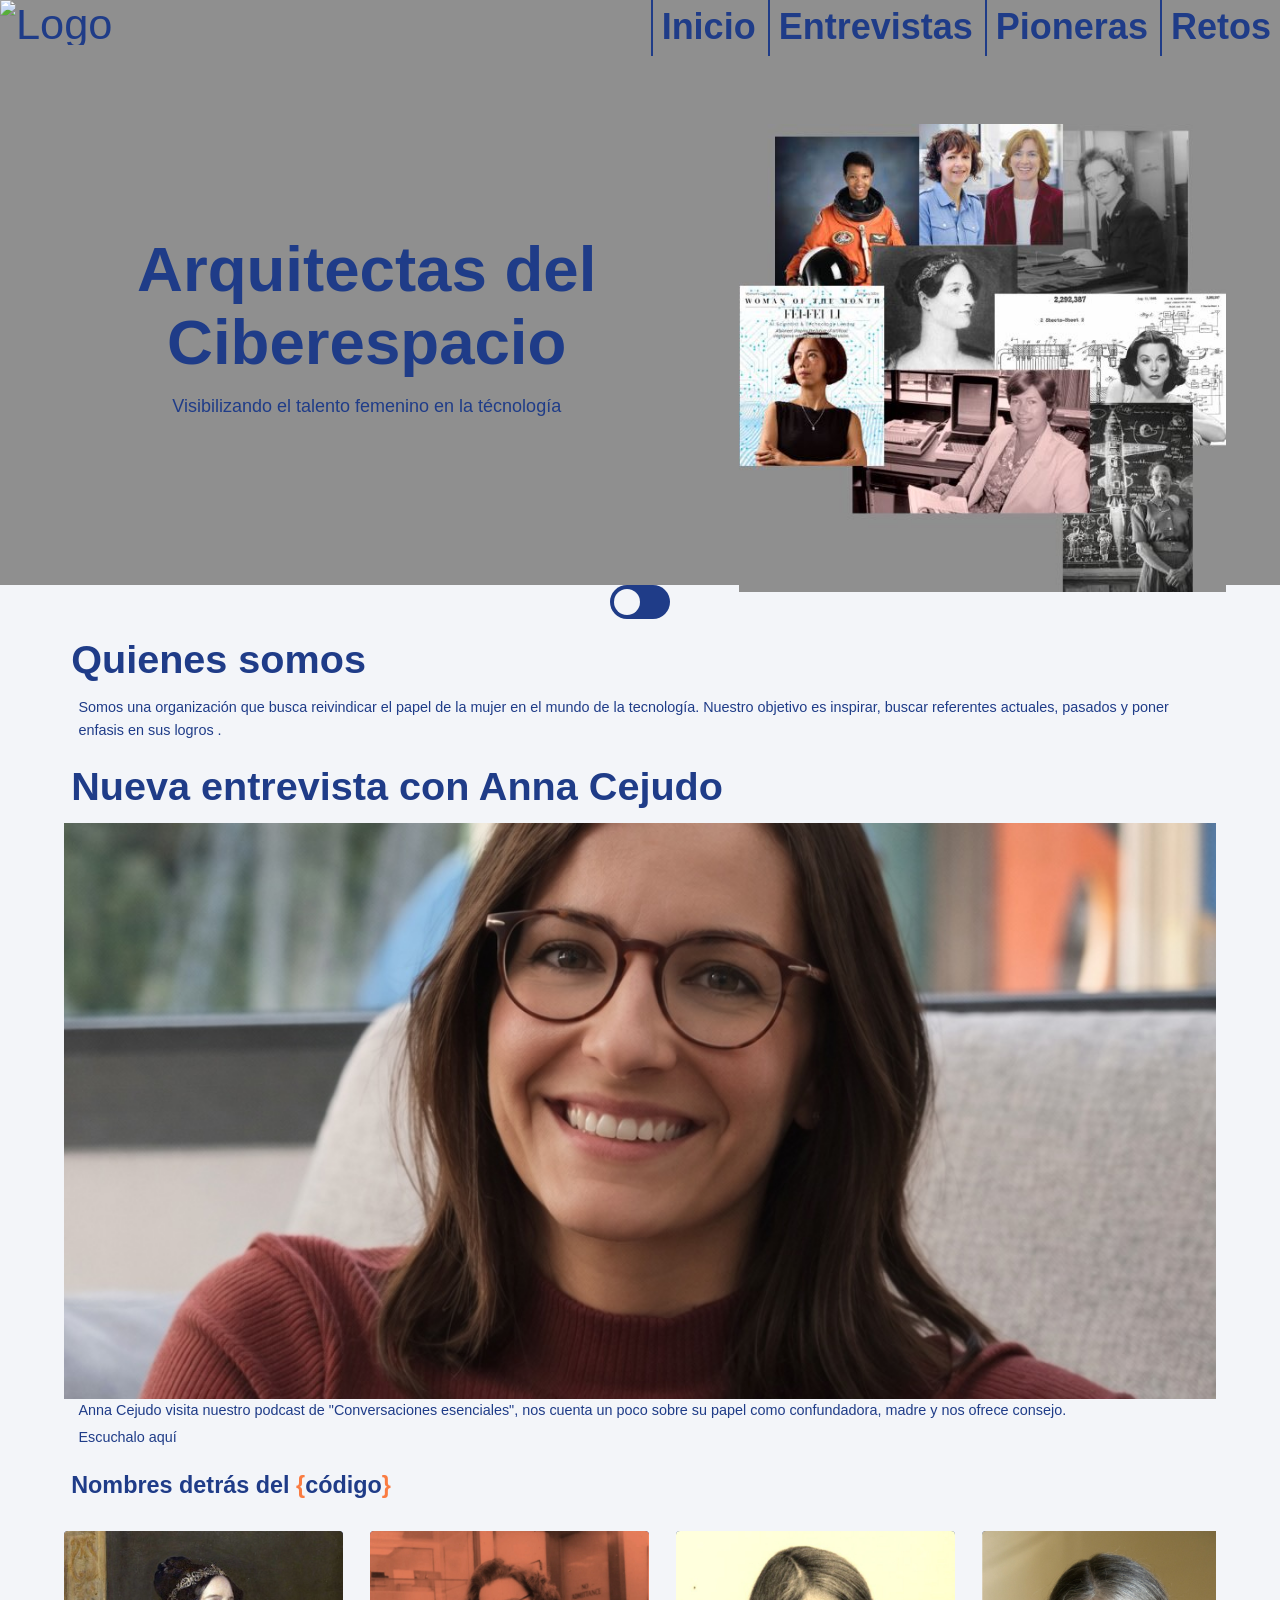
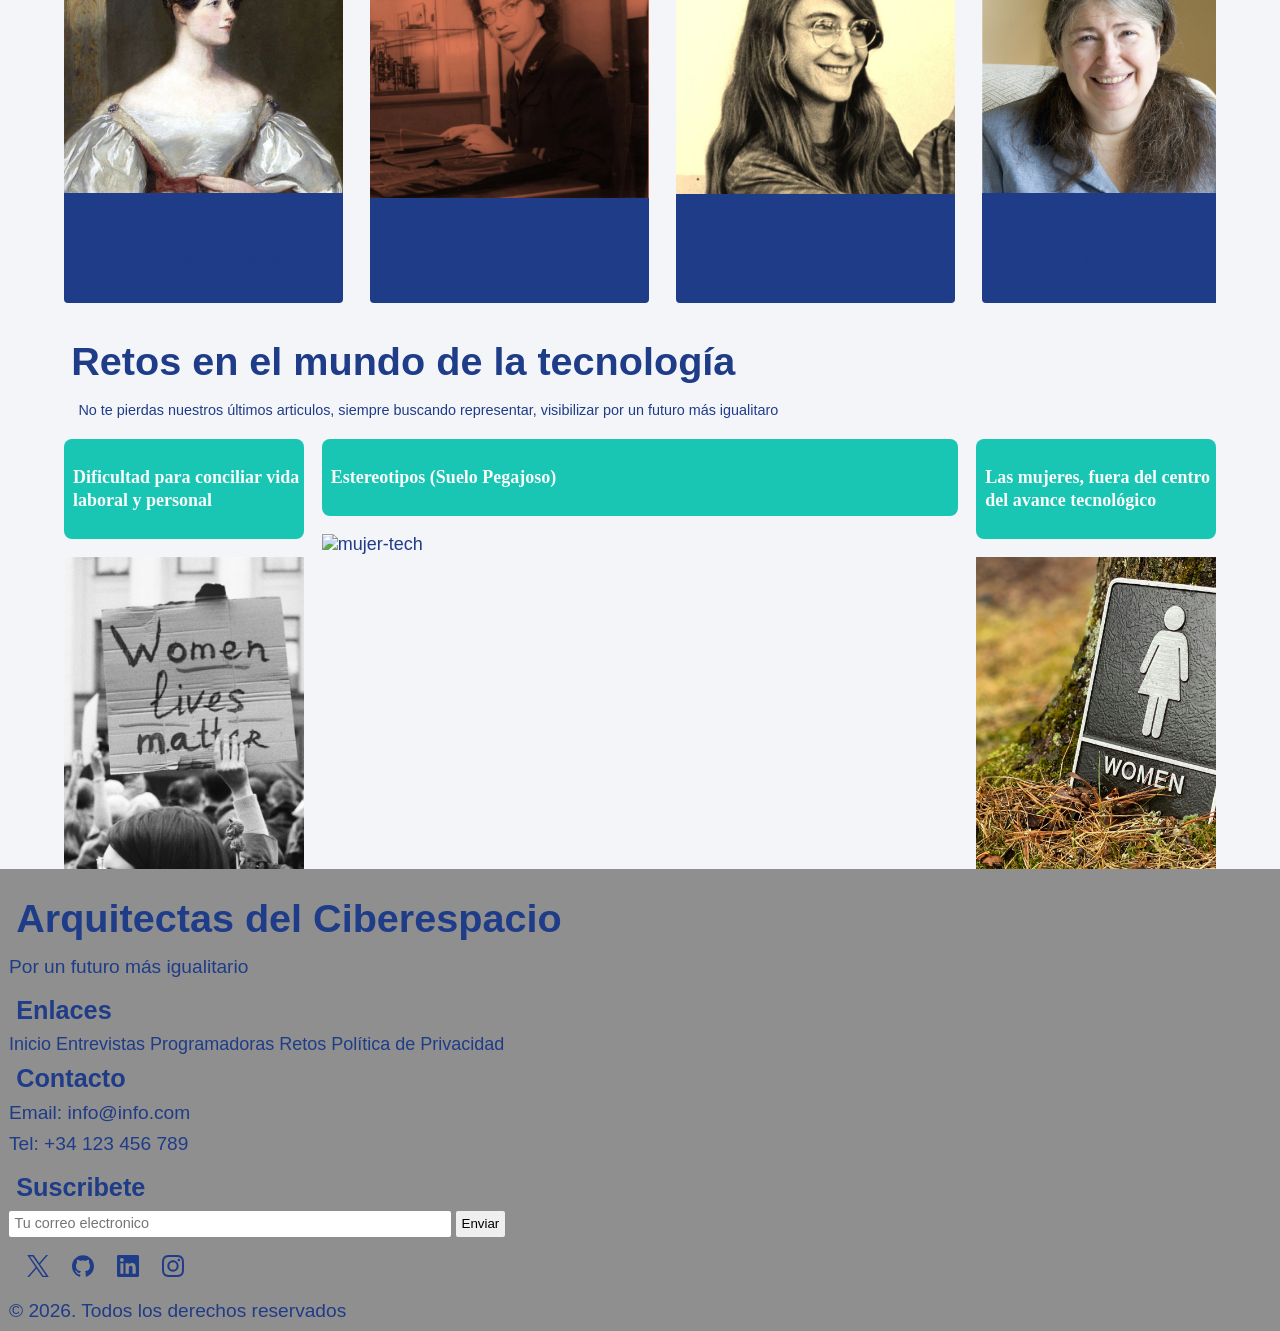
==== commit a415b4d1: "Update modo oscuro" ====
--- a/index.html
+++ b/index.html
@@ -27,7 +27,7 @@
         <ul>
             <li><a href="#" aria-current="page">Inicio</a></li>
             <li><a href="entrevistas.html">Entrevistas</a></li>
-            <li><a href="mujeres.html">Programadoras</a></li>
+            <li><a href="mujeres.html">Pioneras</a></li>
             <li><a href="articulos.html">Retos</a></li>
         </ul>
     </nav>
--- a/css/style.css
+++ b/css/style.css
@@ -165,7 +165,6 @@
 .material-symbols-outlined {
     justify-self: end;
     background-color: transparent;
-    /* color: var(--font-color2); */
 
 }
 
@@ -293,7 +292,6 @@
 #articulos {
     display: grid;
     grid-template-columns: 1.5fr;
-    /* 1 columna para movil */
     margin-top: 1.3rem;
     max-width: 95%;
     gap: 2rem;
@@ -431,7 +429,7 @@
     border-radius: 34px;
 }
 
-/* El círculo que se mueve */
+/* El círculo del slide */
 .sliding:before {
     position: absolute;
     content: "";
@@ -444,7 +442,6 @@
     border-radius: 50%;
 }
 
-/* Estilos cuando el checkbox está activado */
 input:checked + .sliding {
   background-color: var(--font-color); /* Color cuando está en modo oscuro */
 }
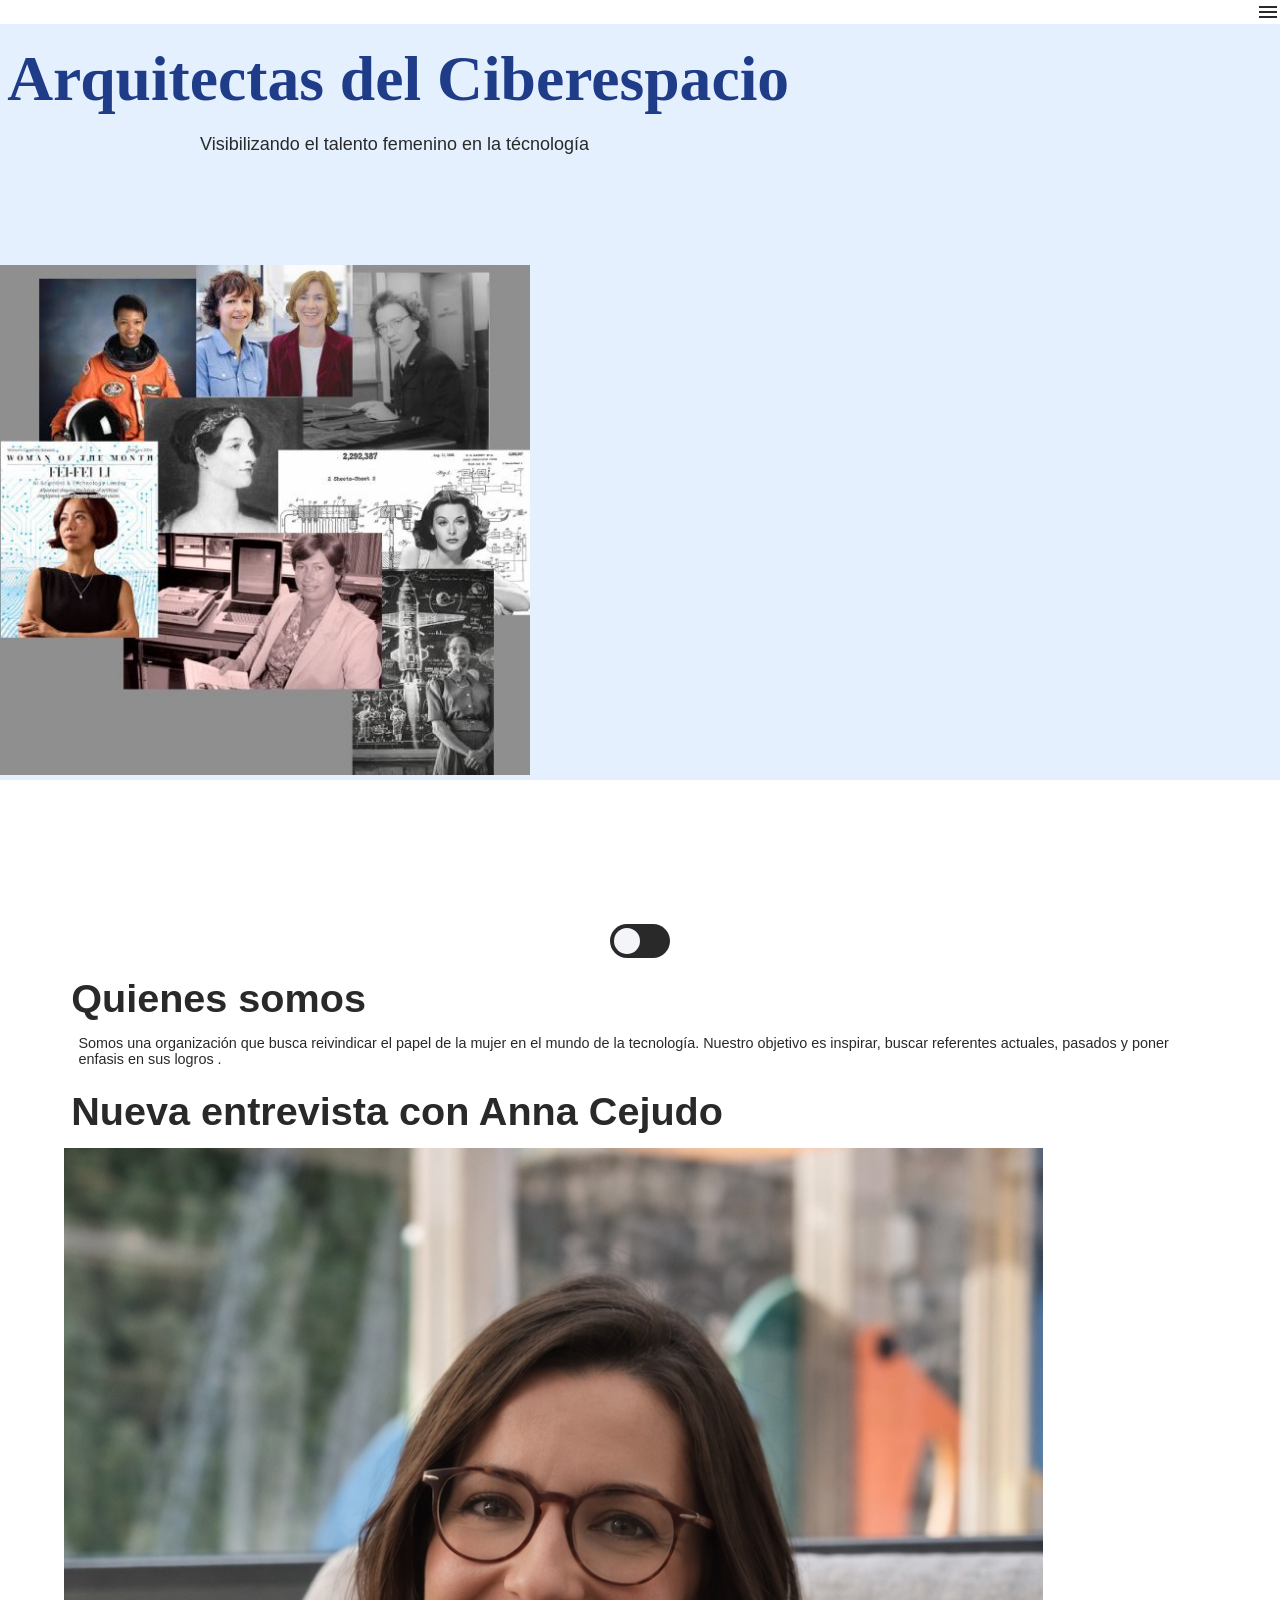
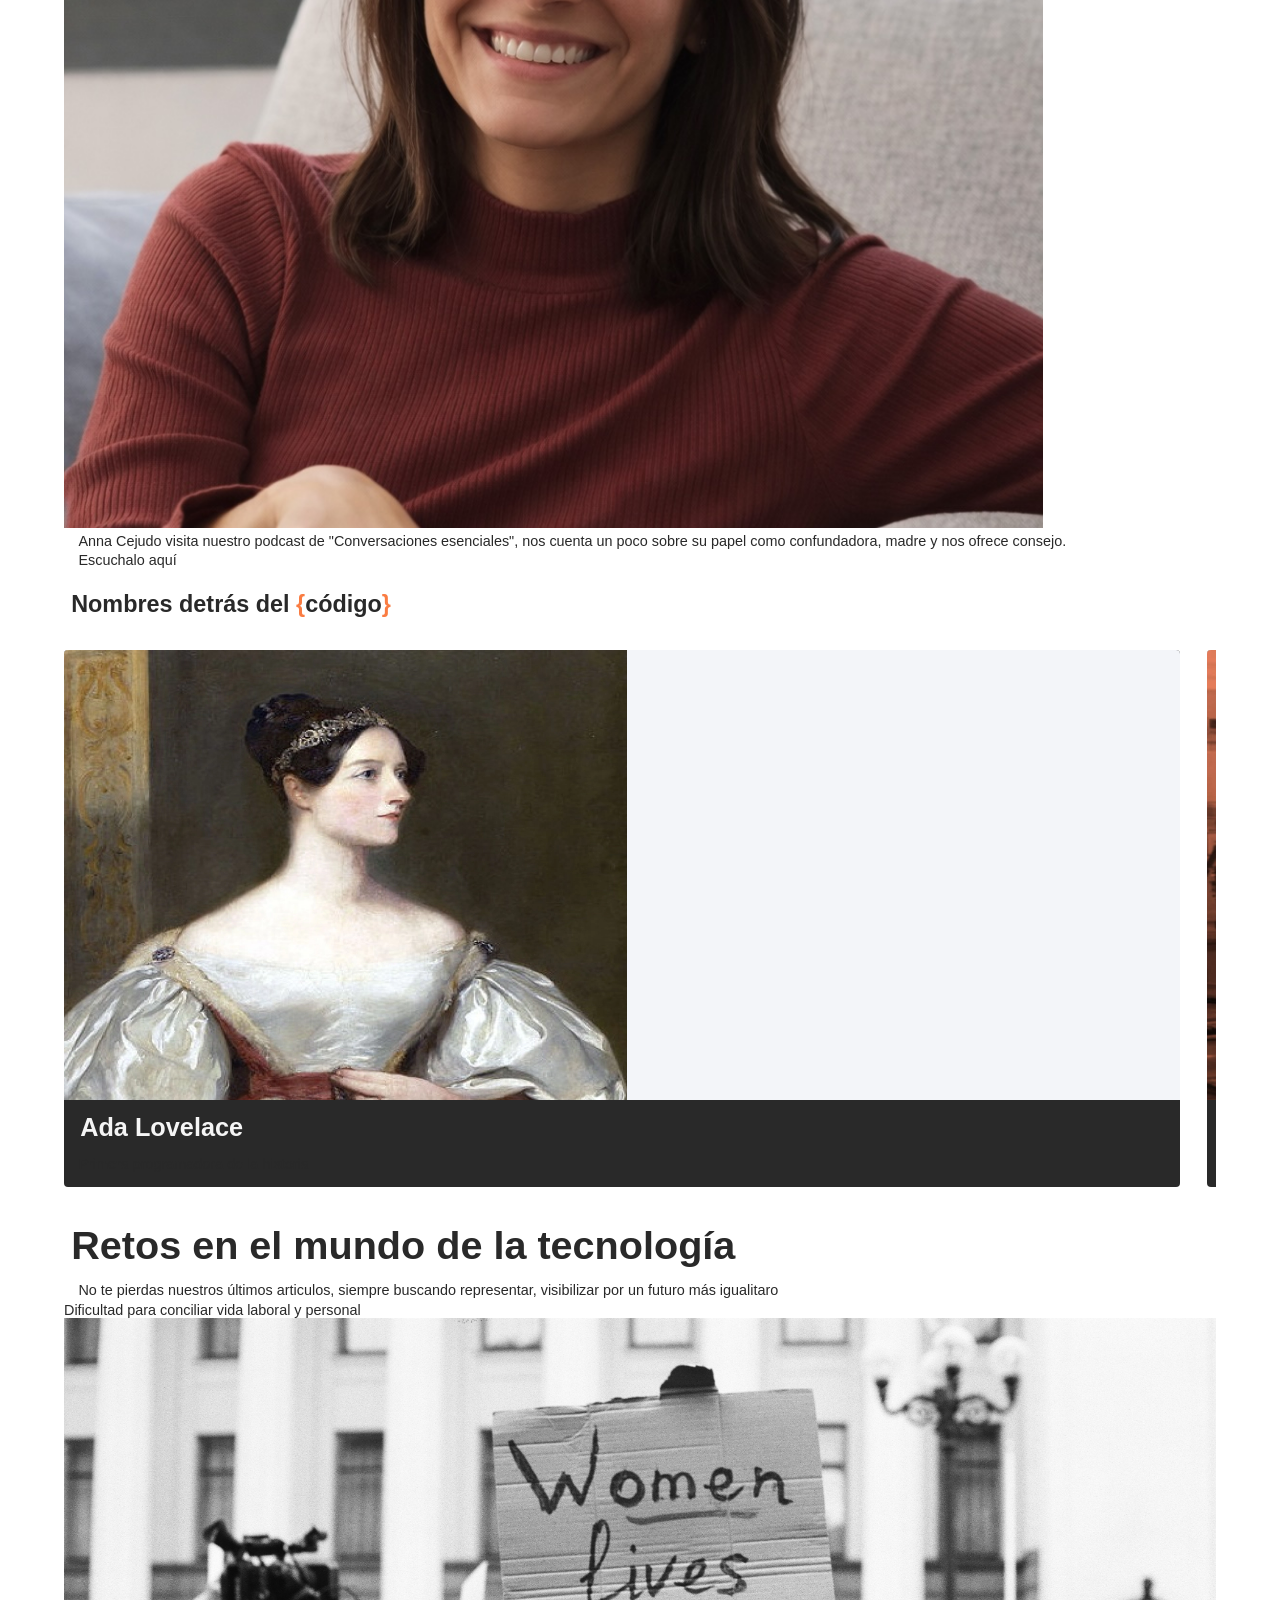
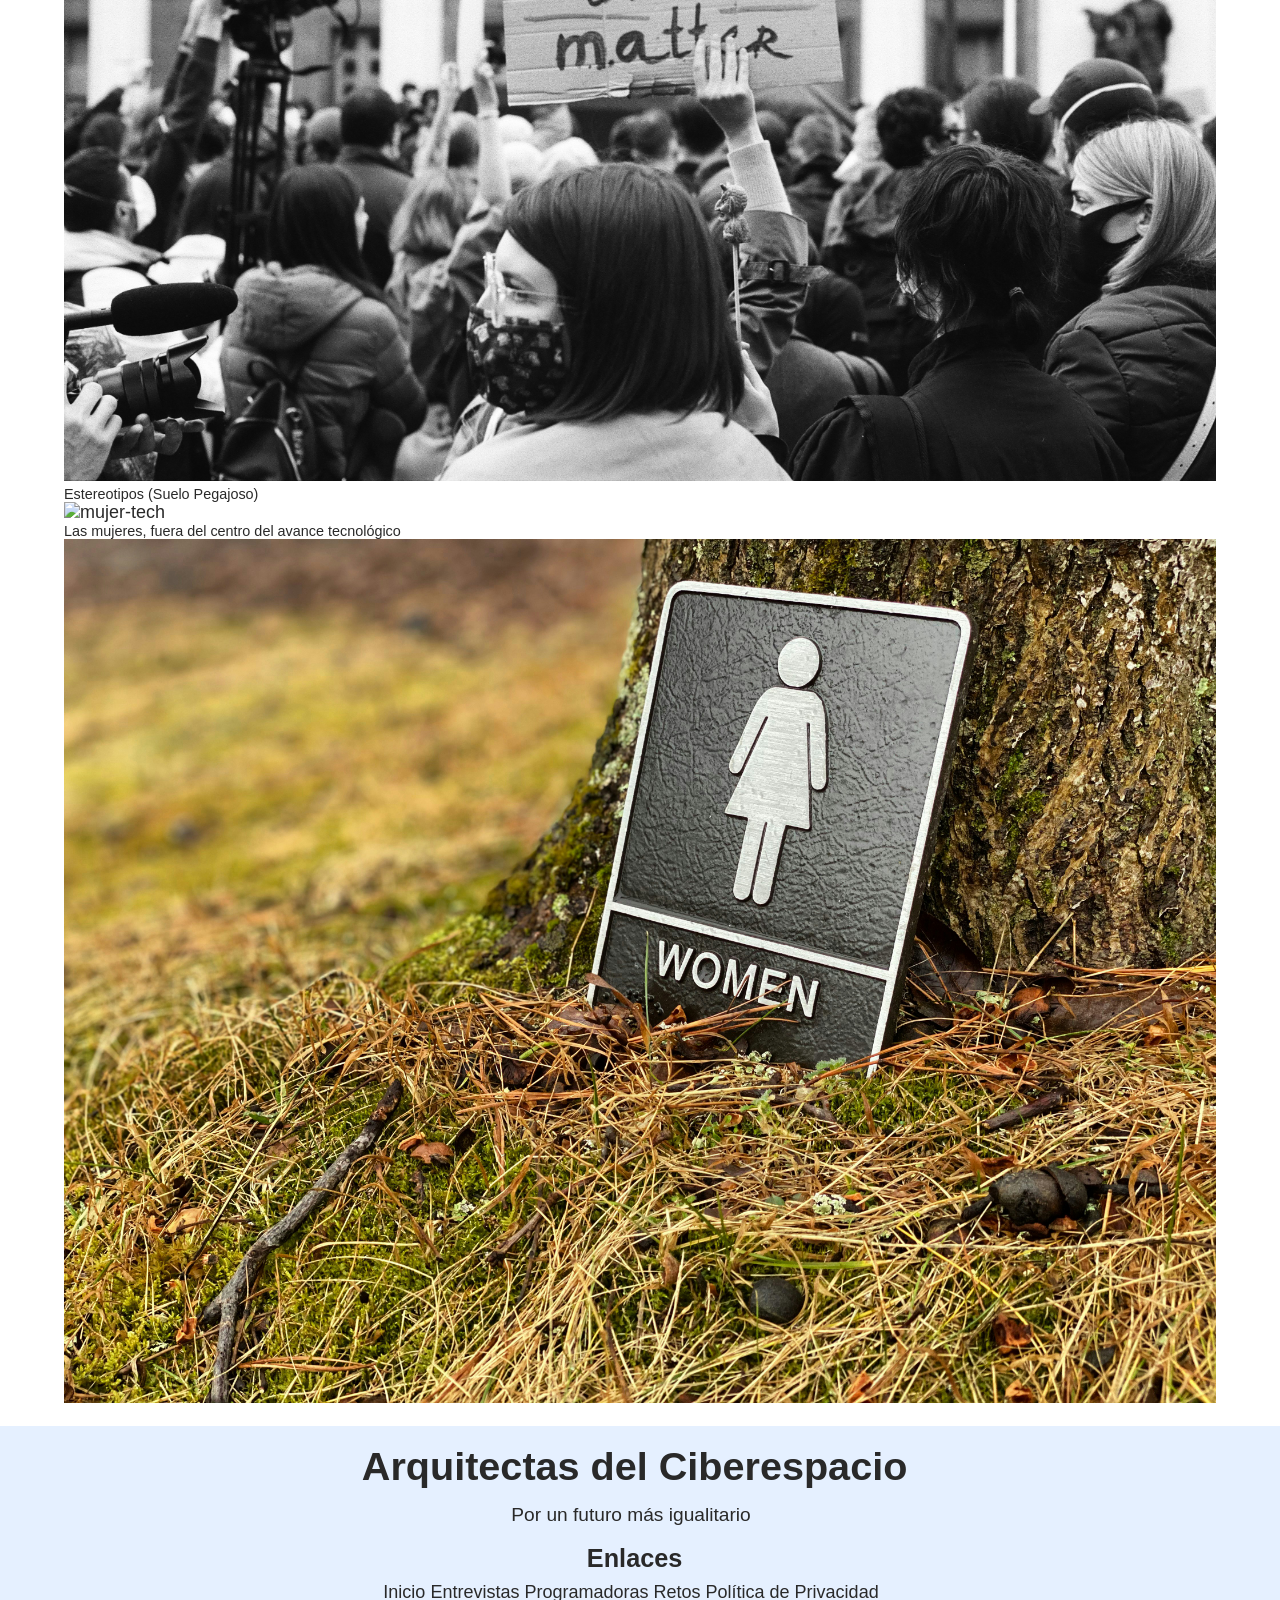
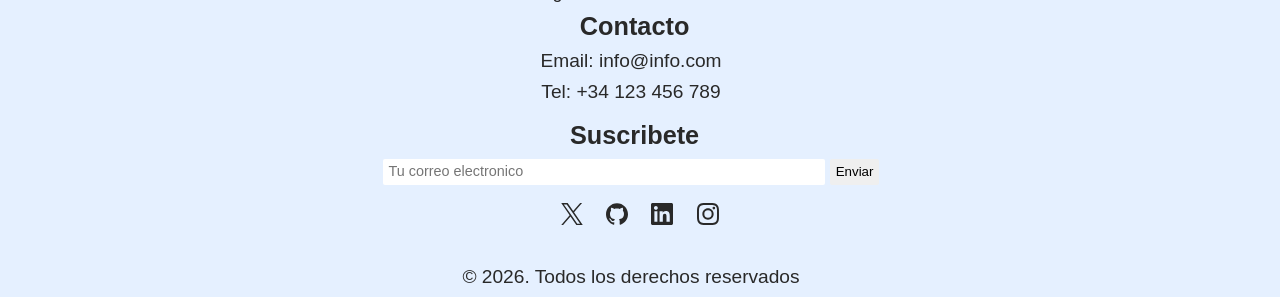
==== commit fccf8f55: "Merge branch 'main' of https://github.com/NzingaMbande/arquitectas-del-ciberespacio" ====
--- a/index.html
+++ b/index.html
@@ -6,6 +6,14 @@
     <meta name="viewport" content="width=device-width, initial-scale=1.0">
     <meta name="description" content="Web sobre la mujer en el mundo de la programación">
     <title>Arquitectas del Ciberespacio</title>
+
+    <!-- Google Fonts -->
+    <link rel="preconnect" href="https://fonts.googleapis.com">
+    <link rel="preconnect" href="https://fonts.gstatic.com" crossorigin>
+    <link
+        href="https://fonts.googleapis.com/css2?family=Inter:ital,opsz,wght@0,14..32,100..900;1,14..32,100..900&family=Space+Grotesk:wght@300..700&display=swap"
+        rel="stylesheet">
+
     <!-- Google Icons -->
     <link rel="stylesheet" href="https://fonts.googleapis.com/css2?family=Material+Symbols+Outlined:opsz,wght,FILL,GRAD@20..48,100..700,0..1,-50..200&icon_names=menu" />
     <!-- Mis estilos -->
--- a/css/style.css
+++ b/css/style.css
@@ -29,15 +29,14 @@
     /* Colores */
     /* --bg-color: #e6e6e6; */
     --bg-color: #F3F5F9;
-    --bg-color2: rgb(143, 143, 143);
-    --bg-color3: rgb(63, 63, 63);
-    --font-color: #1F3C88;
-    --font-color2: #303030;
+    --bg-color2: rgba(52, 52, 52, 0);
+    --bg-color3: rgb(87, 87, 87);
+    --font-color: #292929;
+    --font-color2: #f5f5f5;
     --time-line: #fa7c42;
-    --titulares: #1F3C88;
-    --tarjetas: #E5F0FF;
-    --botones: #18C6B3;
-    --titulos: #1F3C88;
+    --acento: #18C6B3;
+    --bg-titulos: #1F3C88;
+    --bg-cards: #e5f0ff;
 
     /* Tamaños por defecto, luego se pueden ajustar */
     --h1-min: 2.3rem;
@@ -77,7 +76,6 @@
     min-height: 100vh;
     font-family: var(--font-text);
     color: var(--font-color);
-    background-color: var(--bg-color);
     display: grid;
     grid-template-columns: 100%;
     grid-template-rows: auto auto 100vh 2fr auto;
@@ -98,8 +96,10 @@
 
 
 /* HEADLINES */
-h1, h2, h3 {
-    color: var(--titulares);
+
+h1,
+h2,
+h3 {
     padding-left: 0.4rem;
     margin-top: 1rem;
     margin-bottom: 0.8rem;
@@ -108,6 +108,7 @@
 }
 
 h1 {
+    font-family: var(--font-titular);
     font-size: clamp(var(--h1-min), var(--h1-ideal), var(--h1-max));
     font-weight: bold;
     margin-bottom: 1rem;
@@ -173,6 +174,7 @@
 }
 
 body>nav.visible {
+    font-family: var(--font-titular);
     display: block;
     height: 100vh;
 }
@@ -192,6 +194,7 @@
     align-items: flex-start;
     max-width: 100%;
     margin: 0 auto;
+    background-color: #E5F0FF;
 }
 
 .hero__text>#titulo {
@@ -202,8 +205,7 @@
     /* Desactivar el silabeo: Para que el navegador no divida las palabras automaticamente */
     hyphens: none;
     text-wrap: balance;
-    padding: 0 2rem;
-    text-align: center;
+    color: var(--bg-titulos);
 }
 
 .hero__text p {
@@ -253,30 +255,12 @@
     margin-bottom: 1rem;
 }
 
-#index .card figcaption {
-    font-family: 'Space Grotesk';
-    background: #18C6B3;
-    color: #F9FAFB;
-    border-radius: 8px;
-    margin-top: 0.75rem;
-    padding: 8px 14px;
-    line-height: 1.3;
-    font-weight: 700;
-}
-
-#index .card img{
-    width: 100%;
-    aspect-ratio: 4 / 2;
-    display: block;
-    object-fit: cover;
-}
-#index p{
-    line-height: 1.6;
-    text-align: left;
+#index figcaption {
+    font-size: 0.8rem;
 }
 
 .preview-articulo figure {
-    width: 100%;
+    width: 90%;
     height: 40%;
     padding: 0;
     margin-bottom: 1rem;
@@ -327,10 +311,12 @@
     width: 100%;
     height: 100%;
     display: block;
-    object-fit: fill;
+    /* object-fit: fill; */
+    object-fit: cover;
 }
 
 .extra {
+    /*dejarlo asi para el leer mas y menos JS*/
     display: none;
 }
 
@@ -454,7 +440,8 @@
 /*FOOTER */
 footer {
     /* border: 1px solid crimson; */
-    background-color: var(--bg-color2);
+    /* background-color: var(--bg-color2); */
+    background: #E5F0FF;
     grid-area: footer;
     display: grid;
     grid-template-columns: auto auto;
@@ -512,7 +499,8 @@
 
 .slider h2 {
     text-align: left;
-    font-size: 1.3rem;;
+    font-size: 1.3rem;
+    ;
     line-height: 120%;
 }
 
@@ -569,53 +557,536 @@
     color: var(--time-line);
 }
 
-.slider{
+.slider {
     overflow: hidden;
 }
 
 
 /* PAGINA MUJERES */
+.timiline span {
+    .timiline span {
+        color: var(--time-line);
+    }
+
+    .timiline {
+        display: grid;
+        grid-template-columns: 1fr;
+        grid-template-columns: 1fr;
+        align-items: start;
+        position: relative;
+        min-height: 100vh;
+        margin: 0 3rem;
+    }
+
+    .title_column {
+        margin: 3rem 0;
+    }
+
+    .title_column h2 {
+        font-size: var(--h2-section-max);
+
+        margin-bottom: 1rem;
+        text-align: center;
+    }
+
+    .title_column p {
+        text-align: center;
+    }
+
+    .timiline_column {
+        padding-left: 2rem;
+        border-left: 1px solid var(--font-color);
+        position: relative;
+    }
+
+
 .timiline span{
     color: var(--time-line);
 }
 
-.timiline {
+    #entrevistas .extra p {
+        margin-bottom: 1rem;
+    }
+
+    .timeline-item {
+        position: relative;
+        padding: 0 0 4rem 0;
+    }
+
+    .timiline_avatar {
+        position: absolute;
+        left: -3.8rem;
+        top: 0;
+        object-fit: cover;
+        object-position: top;
+        width: 60px;
+    }
+
+    .timeline-item h2 {
+        font-weight: 700;
+        color: var(--font-color);
+        letter-spacing: -0.03em;
+        line-height: 1;
+        margin-bottom: 1rem;
+        font-size: var(--h2-section-max);
+    }
+
+
+    .timeline-item figure img {
+        width: 100%;
+        max-width: 620px;
+        height: auto;
+        margin-bottom: 2rem;
+    }
+
+
+    .timeline-item h3 {
+        text-transform: uppercase;
+        margin-bottom: 0.7rem;
+        color: #949494;
+    }
+
+
+    .timeline-item p {
+        max-width: 620px;
+    }
+
+
+    .timeline-item span {
+        display: inline-block;
+        margin-top: 1rem;
+        padding: 0.5rem 0.7rem;
+        border: 1px solid #8d6751;
+        color: var(--time-line);
+        border-radius: 333px;
+        line-height: 150%;
+    }
+
+
+    .cards_mujeres {
+        margin: 3rem 0;
+        padding: 0 3rem;
+        gap: 1rem;
+        flex-wrap: wrap;
+        justify-content: center;
+        display: flex;
+    }
+
+    .card_mujeres {
+        flex: 0 0 100%;
+        /* height: 70vh; */
+        /* FCS Para el flip */
+        transition: transform .6s linear;
+    }
+
+    .anverso,
+    .reverso {
+        margin-bottom: 2rem;
+        height: 100%;
+    }
+
+    .anverso {
+        padding: 1rem 2rem;
+        background-color: var(--bg-color3);
+        color: var(--font-color2);
+        display: flex;
+        flex-direction: column;
+        justify-content: space-between;
+        align-items: center;
+        text-align: left;
+        cursor: pointer;
+        border-radius: 12px;
+        border-radius: 12px;
+        height: 70vh;
+    }
+
+    .anverso h3 {
+        flex: 1;
+        display: flex;
+        align-items: center;
+        line-height: 140%;
+    }
+
+    .anverso button {
+        font-weight: 500;
+        background: none;
+        border: none;
+        color: var(--time-line);
+        cursor: pointer;
+        font-size: 0.8rem;
+    }
+
+    .reverso {
+        padding: 2rem 2.5rem;
+        background-color: var(--bg-color3);
+        color: var(--font-color2);
+        display: flex;
+        flex-direction: column;
+        justify-content: flex-end;
+        text-align: left;
+        gap: 1rem;
+        /* FCS Para el flip */
+        display: none;
+        transform: rotateY(180deg);
+    }
+
+    /* FCS Para el flip */
+    .card_mujeres.flip {
+        transform: rotateY(180deg);
+    }
+
+    .reverso p {
+        line-height: 150%;
+        font-size: var(--p-min);
+    }
+
+    .reverso {
+        position: relative;
+        min-height: 50vh;
+        overflow: hidden;
+        /* display: flex; */
+        flex-direction: column;
+        justify-content: flex-end;
+        padding: 2rem;
+        text-align: left;
+        border-radius: 12px;
+    }
+
+    .reverso img {
+        position: absolute;
+        inset: 0;
+        width: 100%;
+        height: 100%;
+        object-fit: cover;
+        z-index: 0;
+    }
+
+    .reverso::after {
+        content: '';
+        position: absolute;
+        inset: 0;
+        background: linear-gradient(to bottom, transparent -10%, var(--bg-color3));
+        z-index: 1;
+    }
+
+    .reverso h4,
+    .reverso p {
+        position: relative;
+        z-index: 2;
+        color: white;
+    }
+
+    /* AGREGADO ROS_ ENTREVISTAS */
+    #header_esconder {
+        display: none;
+    }
+
+.manifiesto-intro {
+    background: var(--bg-cards);
+    padding: 2rem;
+    border-radius: 28px;
+}
+
+#entrevistas {
+    width: 100%;
+    margin: 2rem auto 4rem;
+    display: flex;
+    flex-direction: column;
+    gap: 3rem;
+}
+
+    #entrevistas section {
+        display: flex;
+        flex-direction: column;
+        gap: 1.5rem;
+    }
+
+    #entrevistas h2 {
+        font-family: 'Space Grotesk';
+        font-size: 36px;
+        font-weight: bolder;
+        color: #1F3C88;
+        line-height: 1.2;
+        padding: 0.1rem 2rem;
+    }
+
+    #entrevistas .manifiesto {
+        display: grid;
+        grid-template-columns: 1fr;
+        gap: 1.5rem;
+        padding: 1.5rem;
+        align-items: center;
+        border-radius: 0.5rem;
+    }
+
+    #entrevistas .manifiesto p {
+        line-height: 1.7;
+        max-width: 85%;
+    }
+
+    #entrevistas .manifiesto figure {
+        margin: 0;
+        aspect-ratio: 4 / 3;
+        overflow: hidden;
+        border-radius: 0.25rem;
+    }
+
+    #entrevistas img {
+        width: 100%;
+        height: 100%;
+        display: block;
+        object-fit: cover;
+    }
+
+#entrevistas .btn-audio {
+    display: inline-flex;
+    align-items: center;
+    justify-content: center;
+    width: fit-content;
+    padding: 0.9rem 1.4rem;
+    background: var(--acento);
+    color: #FFFFFF;
+    border-radius: 999px;
+    font-weight: 600;
+    margin: 0;
+    transition: transform 0.2s ease, box-shadow 0.2s ease;
+}
+
+#entrevistas .btn-audio:hover {
+    transform: translateY(-2px);
+    box-shadow: 0 10px 20px rgba(24, 198, 179, 0.25);
+}
+
+
+#entrevistas .audio {
+    /*Fondo color para dar protagonismo*/
+    width: 100%;
+    padding: 2rem;
+    background: var(--bg-cards);
+    border-radius: 28px;
+}
+
+#entrevistas .tag {
+    display: inline-block;
+    padding: 0.45rem 0.9rem;
+    border-radius: 999px;
+    background: rgba(24, 198, 179, 0.14);
+    color: var(--bg-titulos);
+    font-weight: 700;
+    font-size: 0.85rem;
+    margin-bottom: 1rem;
+}
+
+#entrevistas .audio-media {
     display: grid;
-    grid-template-columns: 1fr ;
-    align-items: start;
-    position: relative;
-    min-height: 100vh;
-    margin: 0 3rem;
-}
-
-.title_column {
-    margin: 3rem 0;
-}
-
-.title_column h2 {
-    font-size: var(--h2-section-max);
-
+    grid-template-columns: 1fr;
+    gap: 1.2rem;
+    align-items: center;
+    padding: 0.8rem;
+    background: #FFFFFF;
+    border: 1px solid #E5E7EB;
+    border-radius: 24px;
+    box-shadow: 0 10px 30px rgba(31, 60, 136, 0.08);
+}
+
+#entrevistas .audio-media audio {
+    width: 100%;
+}
+
+#entrevistas .audio-media figure {
+    margin: 0;
+    aspect-ratio: 4 / 4.2;
+    overflow: hidden;
+    border-radius: 20px;
+}
+
+#entrevistas .audio-media figure img {
+    width: 100%;
+    height: 100%;
+    object-fit: cover;
+    display: block;
+    /* width: 400px; */
+    /* -webkit-mask-image: linear-gradient(to right, transparent, black 10%, black 92%, transparent),
+                      linear-gradient(to bottom, transparent, black 10%, black 92%, transparent);
+
+  -webkit-mask-composite: intersect;
+  mask-composite: intersect; */
+}
+
+#entrevistas .audio-player {
+    display: flex;
+    flex-direction: column;
+    gap: 0.8rem;
+    padding: 1.2rem;
+    background: #F8FAFC;
+    border: 1px solid #E5E7EB;
+    border-radius: 18px;
+}
+
+#entrevistas .audio-push {
+    margin: 0;
+    padding: 2rem 0.1rem;
+    font-weight: 700;
+    color: var(--bg-titulos);
+}
+
+#entrevistas .audio-player audio {
+    width: 100%;
+    background: #F3F5F9;
+    border-radius: 16px;
+    padding: 0.8rem;
+}
+
+
+#entrevistas .post {
+    width: 100%;
+    padding: 1.25rem;
+    line-height: 1.6;
+    border-radius: 0.5rem;
+}
+
+#entrevistas h3 {
+    margin-bottom: 0.8rem;
+    font-family: var(--font-titular);
+    color: var(--bg-titulos);
+    padding: 0;
+}
+
+#entrevistas .qa {
+    background: #ffffff;
+    border: 1px solid #e5e7eb;
+    border-radius: 20px;
+    padding: 1rem 1.2rem;
+    box-shadow: 0 6px 18px rgba(31, 60, 136, 0.06);
+    margin-bottom: 1.5rem;
+}
+
+#entrevistas .pregunta,
+#entrevistas .respuesta {
+    margin: 0;
+    line-height: 1.7;
+}
+
+#entrevistas .pregunta {
+    margin-bottom: 0.8rem;
+    color: #1f3c88;
+    font-weight: 600;
+}
+
+#entrevistas .respuesta {
+    color: #374151;
+}
+
+#entrevistas .pregunta span,
+#entrevistas .respuesta span {
+    display: inline-block;
+    margin-right: 0.5rem;
+    padding: 0.2rem 0.7rem;
+    border-radius: 999px;
+    font-size: 0.78rem;
+    font-weight: 700;
+}
+
+#entrevistas .pregunta span {
+    background: #dbe8ff;
+    color: #1f3c88;
+}
+
+#entrevistas .respuesta span {
+    background: #dff7f3;
+    color: #0f766e;
+}
+
+#entrevistas .frases {
+    display: grid;
+    grid-template-columns: 1fr;
+    gap: 1.5rem;
+    background: var(--bg-cards);
+    border: 1px solid #E5E7EB;
+    border-radius: 24px;
+    padding: 2rem;
+    box-shadow: 0 10px 30px rgba(31, 60, 136, 0.08);
+}
+
+#entrevistas .frases h2 {
+    grid-column: 1 / -1;
     margin-bottom: 1rem;
-    text-align: center;
-}
-
-.title_column p{
-    text-align: center;
+}
+
+
+#entrevistas .frases figure {
+    margin: 0;
+    aspect-ratio: 4 / 5;
+    overflow: hidden;
+    border-radius: 0.5rem;
+}
+
+#entrevistas .proximas {
+    display: grid;
+    grid-template-columns: 1fr;
+    gap: 1.5rem;
+    background: var(--bg-cards);
+    border: 1px solid #E5E7EB;
+    border-radius: 24px;
+    padding: 2rem;
+    box-shadow: 0 10px 30px rgba(31, 60, 136, 0.08);
+}
+
+    #entrevistas .proximas h2 {
+        grid-column: 1 / -1;
+    }
+
+    #entrevistas .proximas article {
+        display: flex;
+        flex-direction: column;
+        gap: 1rem;
+        padding: 1rem;
+    }
+
+    #entrevistas .proximas figcaption {
+        font-family: 'Space Grotesk';
+        background: #18C6B3;
+        color: #F9FAFB;
+        border-radius: 8px;
+        margin-top: 0.75rem;
+        padding: 8px 14px;
+        line-height: 1.3;
+        font-weight: 700;
+    }
+
+    #entrevistas .proximas figure {
+        display: flex;
+        flex-direction: column;
+        gap: 0.75rem;
+        margin: 0;
+    }
+
+    #entrevistas .proximas article img {
+        width: 100%;
+        aspect-ratio: 4 / 5;
+        display: block;
+        object-fit: cover;
+    }
+
+    #entrevistas .proximas article p,
+    #entrevistas .extra {
+        line-height: 1.6;
+        text-align: left;
+    }
+
+/* PAGINA MUJERES */
+.timiline span {
+    color: var(--time-line);
+}
+
+#entrevistas .extra p {
+    margin-bottom: 1rem;
 }
 
 .timiline_column {
-    padding-left: 2rem;
+    padding-left: 8rem;
     border-left: 1px solid var(--font-color);
     position: relative;
-}
-
-
-.timiline span{
-    color: var(--time-line);
-}
-
-#entrevistas .extra p {
-    margin-bottom: 1rem;
 }
 
 .timeline-item {
@@ -642,15 +1113,15 @@
 }
 
 
-.timeline-item figure img{
-    width:100%;
+.timeline-item figure img {
+    width: 100%;
     max-width: 620px;
     height: auto;
     margin-bottom: 2rem;
 }
 
 
-.timeline-item h3{
+.timeline-item h3 {
     text-transform: uppercase;
     margin-bottom: 0.7rem;
     color: #949494;
@@ -658,17 +1129,16 @@
 
 
 .timeline-item p {
-.timeline-item p {
     max-width: 620px;
 }
-}
-
-.timeline-item span{
+
+
+.timeline-item span {
     display: inline-block;
     margin-top: 1rem;
     padding: 0.5rem 0.7rem;
     border: 1px solid #8d6751;
-    color:var(--time-line);
+    color: var(--time-line);
     border-radius: 333px;
     line-height: 150%;
 }
@@ -690,7 +1160,8 @@
     transition: transform .6s linear;
 }
 
-.anverso, .reverso {
+.anverso,
+.reverso {
     margin-bottom: 2rem;
     height: 100%;
 }
@@ -703,7 +1174,7 @@
     flex-direction: column;
     justify-content: space-between;
     align-items: center;
-    text-align: left;
+    text-align: center;
     cursor: pointer;
     border-radius: 12px;
     border-radius: 12px;
@@ -721,7 +1192,7 @@
     font-weight: 500;
     background: none;
     border: none;
-    color: var(--time-line);  
+    color: var(--time-line);
     cursor: pointer;
     font-size: 0.8rem;
 }
@@ -733,7 +1204,7 @@
     display: flex;
     flex-direction: column;
     justify-content: flex-end;
-    text-align: left;
+    text-align: center;
     gap: 1rem;
     /* FCS Para el flip */
     display: none;
@@ -758,7 +1229,7 @@
     flex-direction: column;
     justify-content: flex-end;
     padding: 2rem;
-    text-align: left;
+    text-align: center;
     border-radius: 12px;
 }
 
@@ -786,237 +1257,59 @@
     color: white;
 }
 
-/* AGREGADO ROS_ ENTREVISTAS */
-#header_esconder{
-    display: none;
-}
-
-#entrevistas .negrita{
-    font-weight: bold;
-}
-
-#entrevistas {
-    width: 100%;
-    margin: 2rem auto 4rem;
-    display: flex;
-    flex-direction: column;
-    gap: 3rem;
-}
-
-#entrevistas section {
-    display: flex;
-    flex-direction: column;
-    gap: 1.5rem;
-}
-
-#entrevistas h2 {
-    font-family: 'Space Grotesk';
-    font-size: 36px;
-    font-weight: bolder;
-    color: #1F3C88;
-    line-height: 1.2;
-    padding: 0.1rem 2rem;
-}
-
-#entrevistas .manifiesto {
-    display: grid;
-    grid-template-columns: 1fr;
-    gap: 1.5rem;
-    padding: 1.5rem;
-    align-items: center;
-    border-radius: 0.5rem;
-}
-
-#entrevistas .manifiesto p {
-    line-height: 1.7;
-    max-width: 85%;
-}
-
-#entrevistas .manifiesto figure {
-    margin: 0;
-    aspect-ratio: 4 / 3;
-    overflow: hidden;
-    border-radius: 0.25rem;
-}
-
-#entrevistas img {
-    width: 100%;
-    height: 100%;
-    display: block;
-    object-fit: cover;
-}
-
-#entrevistas .btn-audio{
-    display: inline-block;
-    text-align: left;
-    width: 48%;
-    margin: 0.8rem ;
-    padding: 0.8rem;
-    background-color: #2DD4BF;
-    color: #f3f3f3;
-    text-decoration: none;
-    border-radius: 333px;
-}
-
-#entrevistas audio{
-    width: 100%;
-    padding: 0.8rem;
-    background-color: #8d9493;
-}
-
-
-#entrevistas .audio_media {
-    display: grid;
-    grid-template-columns: 1fr;
-    gap: 1.2rem;
-    align-items: center;
-    padding: 0.5rem;
-}
-
-#entrevistas .audio_media figure {
-    aspect-ratio: 4 / 3;
-    overflow: hidden;
-    border-radius: 0.25rem;
-}
-
-#entrevistas .audio_media audio {
-    width: 100%;
-}
-
-#entrevistas .transcripcion {
-    width: 100%;
-    padding: 1.25rem;
-    line-height: 1.6;
-    border-radius: 0.5rem;
-}
-
-#entrevistas .transcripcion p {
-    line-height: 1.7;
-    margin-bottom: 0.9rem;
-    text-align: left;
-}
-
-#entrevistas .transcripcion h3 {
-    margin-bottom: 1rem;
-}
-
-#entrevistas .frases {
-    display: grid;
-    grid-template-columns: 1fr;
-    gap: 1.5rem;
-}
-
-#entrevistas .frases figure {
-    margin: 0;
-    aspect-ratio: 4 / 5;
-    overflow: hidden;
-    border-radius: 0.5rem;
-}
-
-#entrevistas .proximas {
-    display: grid;
-    grid-template-columns: 1fr;
-    gap: 1.5rem;
-    padding: 1.25rem;
-    border-radius: 0.5rem;
-}
-
-#entrevistas .proximas h2 {
-    grid-column: 1 / -1;
-}
-
-#entrevistas .proximas article {
-    display: flex;
-    flex-direction: column;
-    gap: 1rem;
-    padding: 1rem;
-}
-
-#entrevistas .proximas figcaption{
-    font-family: 'Space Grotesk';
-    background: #18C6B3;
-    color: #F9FAFB;
-    border-radius: 8px;
-    margin-top: 0.75rem;
-    padding: 8px 14px;
-    line-height: 1.3;
-    font-weight: 700;
-}
-
-#entrevistas .proximas figure {
-    display: flex;
-    flex-direction: column;
-    gap: 0.75rem;
-    margin: 0;
-}
-
-#entrevistas .proximas article img {
-    width: 100%;
-    aspect-ratio: 4 / 5;
-    display: block;
-    object-fit: cover;
-}
-
-#entrevistas .proximas article p,
-#entrevistas .extra {
-    line-height: 1.6;
-    text-align: left;
-}
-
-
-
-/* POLITICA DE PRIVACIDAD */
-.documento-legal {
-    display: block;
-    background: #fff;
-    padding: 40px;
-    border: 1px solid #e1e1e1;
-    box-shadow: 0 4px 6px rgba(0, 0, 0, 0.05);
-}
-
-.documento-legal h2 {
-    color: #2c3e50;
-    border-bottom: 2px solid #3498db;
-    padding-bottom: 10px;
-}
-
-.documento-legal h3,
-.articulo-destacado h3 {
-    color: #2980b9;
-    margin-top: 30px;
-}
-
-.articulo-destacado {
-    background-color: #f0f7ff;
-    border-left: 5px solid #3498db;
-    padding: 20px;
-    margin: 20px 0;
-    font-style: italic;
-}
-
-table {
-    width: 100%;
-    border-collapse: collapse;
-    margin: 20px 0;
-}
-
-th,
-td {
-    text-align: left;
-    padding: 12px;
-    border-bottom: 1px solid #ddd;
-}
-
-th {
-    background-color: #f2f2f2;
-}
-
-body > span{
-    display: flex;
-    justify-content: space-between;
-}
-
-nav> img:nth-of-type(1){
+
+    /* POLITICA DE PRIVACIDAD */
+    .documento-legal {
+        display: block;
+        background: #fff;
+        padding: 40px;
+        border: 1px solid #e1e1e1;
+        box-shadow: 0 4px 6px rgba(0, 0, 0, 0.05);
+    }
+
+    .documento-legal h2 {
+        color: #2c3e50;
+        border-bottom: 2px solid #3498db;
+        padding-bottom: 10px;
+    }
+
+    .documento-legal h3,
+    .articulo-destacado h3 {
+        color: #2980b9;
+        margin-top: 30px;
+    }
+
+    .articulo-destacado {
+        background-color: #f0f7ff;
+        border-left: 5px solid #3498db;
+        padding: 20px;
+        margin: 20px 0;
+        font-style: italic;
+    }
+
+    table {
+        width: 100%;
+        border-collapse: collapse;
+        margin: 20px 0;
+    }
+
+    th,
+    td {
+        text-align: left;
+        padding: 12px;
+        border-bottom: 1px solid #ddd;
+    }
+
+    th {
+        background-color: #f2f2f2;
+    }
+
+    body>span {
+        display: flex;
+        justify-content: space-between;
+    }
+
+    nav>img:nth-of-type(1) {
         display: none;
     }
 
@@ -1046,9 +1339,11 @@
     body>nav {
         /* border: 1px solid crimson; */
         grid-area: navegador;
+        font-family: var(--font-titular);
         color: var(--font-color);
         background-color: var(--bg-color2);
         font-size: clamp(var(--nav-title-min), var(--nav-title-ideal), var(--nav-title-max));
+        /* justify-content: space-between; cambie nombre como en el root*/
         top: 0;
         display: flex;
         flex-direction: row;
@@ -1209,15 +1504,80 @@
 
     /* ENTREVISTAS */
     #entrevistas .manifiesto {
-        grid-template-columns: 1fr 1fr;
-    }
-
-    #entrevistas .audio_media {
-        grid-template-columns: 1fr 1fr;
+        grid-template-columns: 1.1fr 0.9fr;
         align-items: center;
-    }
-
-    #entrevistas .transcripcion {
+        gap: 2rem;
+    }
+
+    #entrevistas .manifiesto p {
+        grid-column: 1;
+        grid-row: 1;
+    }
+
+    #entrevistas .manifiesto figure {
+        grid-column: 2;
+        grid-row: 1 / 3;
+    }
+
+    #entrevistas .btn-audio {
+        grid-column: 1;
+        grid-row: 2;
+        align-self: start;
+    }
+
+    #entrevistas .audio-media {
+        display: grid;
+        grid-template-columns: 0.7fr 1.3fr;
+        /* menos imagen, más audio */
+        gap: 2rem;
+        align-items: center;
+        padding: 1.5rem 2rem;
+    }
+
+
+    #entrevistas .audio-media figure {
+        max-width: 280px;
+        /* quitar el protagonismo de la imagen */
+        width: 100%;
+        justify-self: center;
+        aspect-ratio: 4 / 4.6;
+        border-radius: 18px;
+        overflow: hidden;
+        opacity: 0.9;
+    }
+
+    #entrevistas .audio-media figure img {
+        width: 100%;
+        height: 100%;
+        object-fit: cover;
+        object-position: center top;
+    }
+
+    #entrevistas .audio-player,
+    #entrevistas .audio-media>div {
+        width: 100%;
+        padding: 1.6rem;
+        border-radius: 20px;
+        background: #F8FAFC;
+        border: 1px solid #E5E7EB;
+    }
+
+    #entrevistas .audio-push {
+        font-size: 1.15rem;
+        padding: 0 0 0.8rem 0;
+        margin: 0;
+    }
+
+    #entrevistas .audio-media audio {
+        width: 100%;
+        min-height: 56px;
+        /* hace que se vea más grande */
+        padding: 0.6rem;
+        border-radius: 14px;
+        background: #EEF2F7;
+    }
+
+    #entrevistas .post {
         width: 65%;
         max-width: 700px;
     }
@@ -1258,11 +1618,11 @@
 
 
 
-    .card_mujeres{
+    .card_mujeres {
         flex: 0 0 100%;
     }
 
-    .cards_main div{
+    .cards_main div {
         flex: 0 0 50%;
     }
 
@@ -1343,11 +1703,11 @@
         flex: 0 0 25%;
     }
 
-    nav> img:nth-of-type(2){
+    nav>img:nth-of-type(2) {
         display: none;
     }
 
     nav> img:nth-of-type(1){
         display: block;
     }
-    }+    }
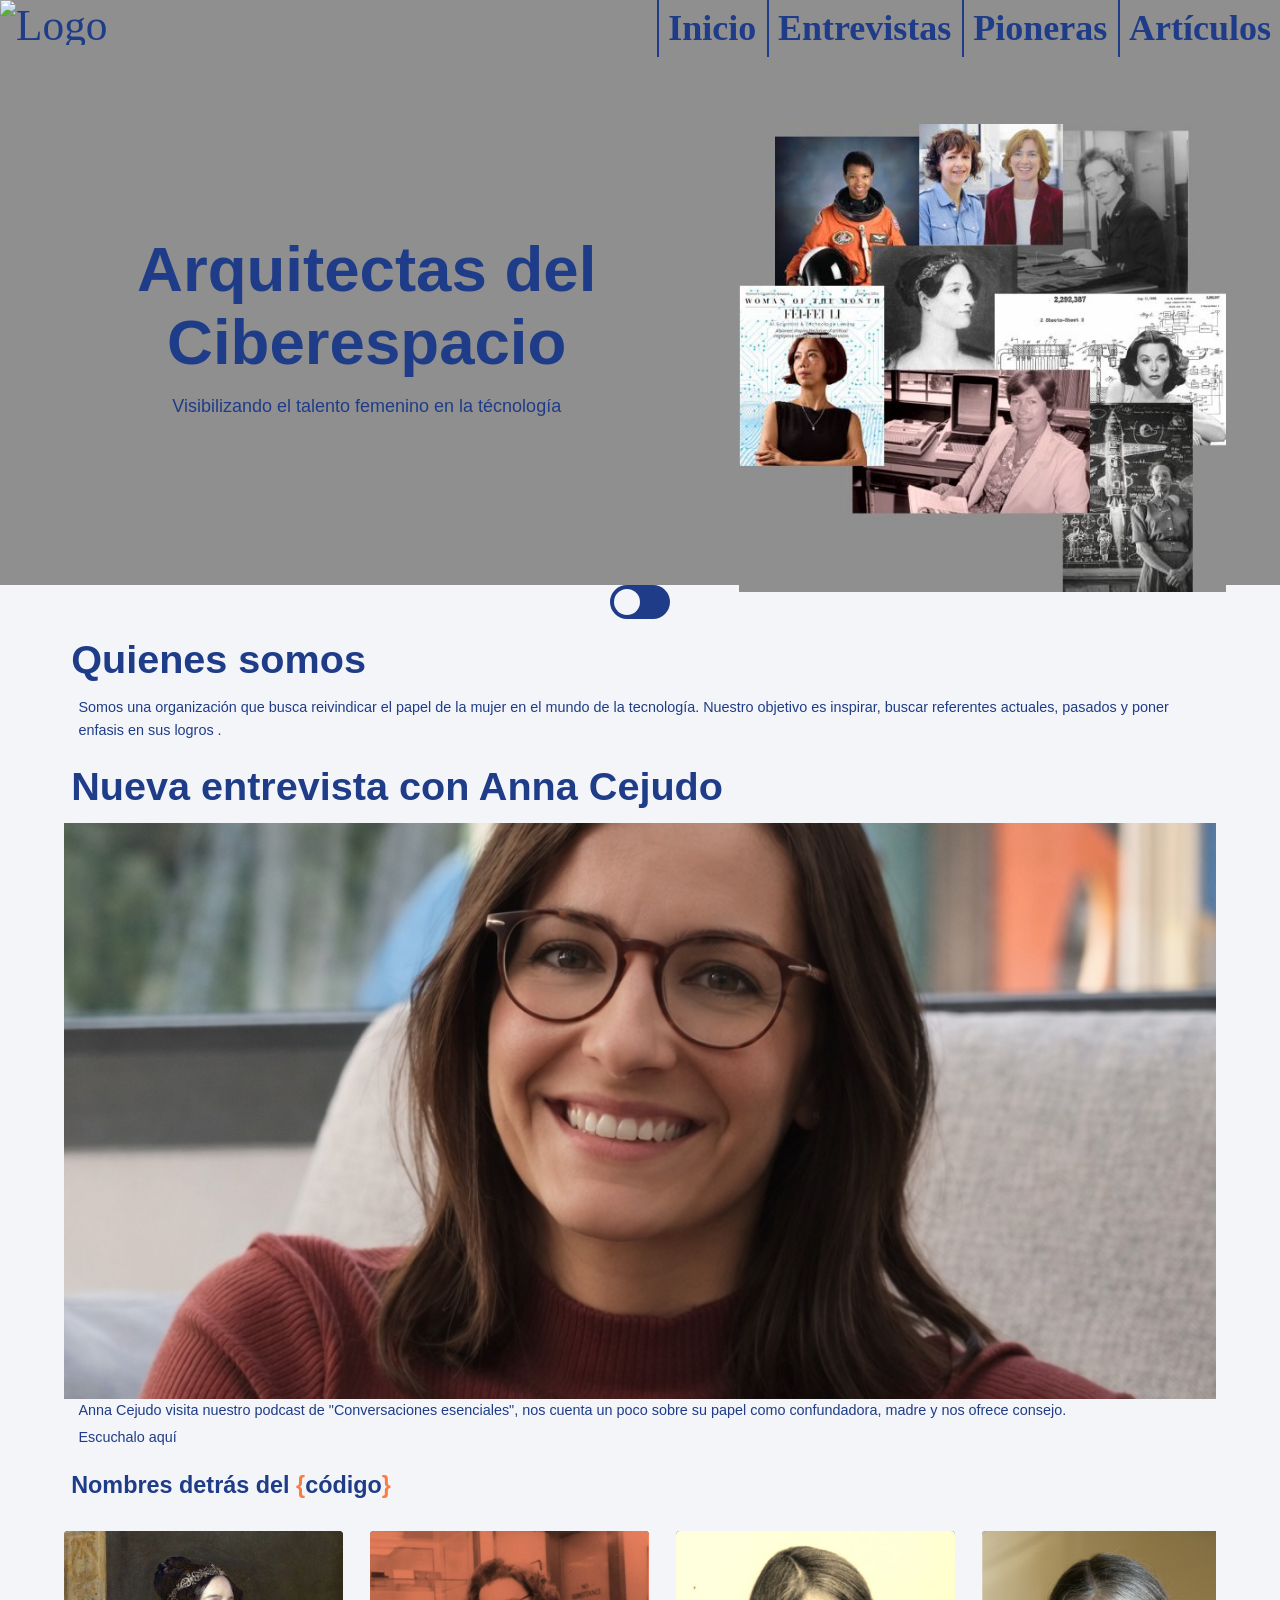
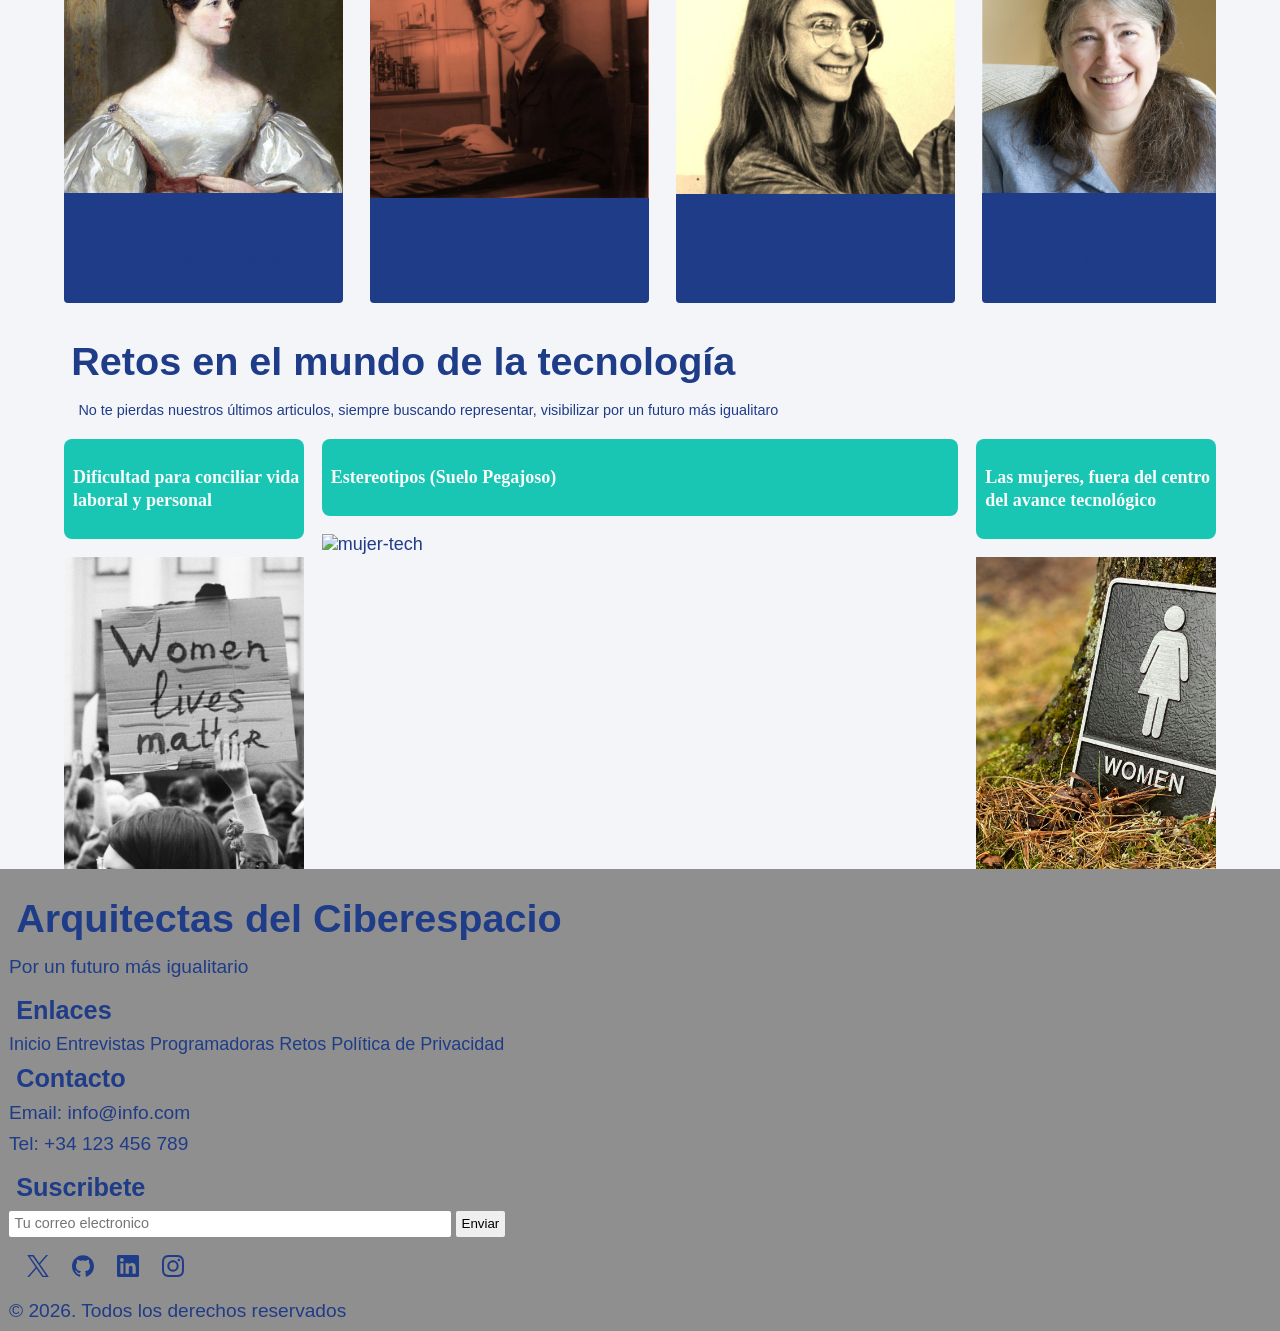
==== commit 0ef00df6: "correcion css" ====
--- a/index.html
+++ b/index.html
@@ -36,7 +36,7 @@
             <li><a href="#" aria-current="page">Inicio</a></li>
             <li><a href="entrevistas.html">Entrevistas</a></li>
             <li><a href="mujeres.html">Pioneras</a></li>
-            <li><a href="articulos.html">Retos</a></li>
+            <li><a href="articulos.html">Artículos</a></li>
         </ul>
     </nav>
 
--- a/css/style.css
+++ b/css/style.css
@@ -29,14 +29,15 @@
     /* Colores */
     /* --bg-color: #e6e6e6; */
     --bg-color: #F3F5F9;
-    --bg-color2: rgba(52, 52, 52, 0);
-    --bg-color3: rgb(87, 87, 87);
-    --font-color: #292929;
-    --font-color2: #f5f5f5;
+    --bg-color2: rgb(143, 143, 143);
+    --bg-color3: rgb(63, 63, 63);
+    --font-color: #1F3C88;
+    --font-color2: #303030;
     --time-line: #fa7c42;
-    --acento: #18C6B3;
-    --bg-titulos: #1F3C88;
-    --bg-cards: #e5f0ff;
+    --titulares: #1F3C88;
+    --tarjetas: #E5F0FF;
+    --botones: #18C6B3;
+    --titulos: #1F3C88;
 
     /* Tamaños por defecto, luego se pueden ajustar */
     --h1-min: 2.3rem;
@@ -76,6 +77,7 @@
     min-height: 100vh;
     font-family: var(--font-text);
     color: var(--font-color);
+    background-color: var(--bg-color);
     display: grid;
     grid-template-columns: 100%;
     grid-template-rows: auto auto 100vh 2fr auto;
@@ -96,10 +98,8 @@
 
 
 /* HEADLINES */
-
-h1,
-h2,
-h3 {
+h1, h2, h3 {
+    color: var(--titulares);
     padding-left: 0.4rem;
     margin-top: 1rem;
     margin-bottom: 0.8rem;
@@ -108,7 +108,6 @@
 }
 
 h1 {
-    font-family: var(--font-titular);
     font-size: clamp(var(--h1-min), var(--h1-ideal), var(--h1-max));
     font-weight: bold;
     margin-bottom: 1rem;
@@ -194,7 +193,6 @@
     align-items: flex-start;
     max-width: 100%;
     margin: 0 auto;
-    background-color: #E5F0FF;
 }
 
 .hero__text>#titulo {
@@ -205,7 +203,8 @@
     /* Desactivar el silabeo: Para que el navegador no divida las palabras automaticamente */
     hyphens: none;
     text-wrap: balance;
-    color: var(--bg-titulos);
+    padding: 0 2rem;
+    text-align: center;
 }
 
 .hero__text p {
@@ -255,12 +254,30 @@
     margin-bottom: 1rem;
 }
 
-#index figcaption {
-    font-size: 0.8rem;
+#index .card figcaption {
+    font-family: 'Space Grotesk';
+    background: #18C6B3;
+    color: #F9FAFB;
+    border-radius: 8px;
+    margin-top: 0.75rem;
+    padding: 8px 14px;
+    line-height: 1.3;
+    font-weight: 700;
+}
+
+#index .card img{
+    width: 100%;
+    aspect-ratio: 4 / 2;
+    display: block;
+    object-fit: cover;
+}
+#index p{
+    line-height: 1.6;
+    text-align: left;
 }
 
 .preview-articulo figure {
-    width: 90%;
+    width: 100%;
     height: 40%;
     padding: 0;
     margin-bottom: 1rem;
@@ -311,12 +328,10 @@
     width: 100%;
     height: 100%;
     display: block;
-    /* object-fit: fill; */
-    object-fit: cover;
+    object-fit: fill;
 }
 
 .extra {
-    /*dejarlo asi para el leer mas y menos JS*/
     display: none;
 }
 
@@ -440,8 +455,7 @@
 /*FOOTER */
 footer {
     /* border: 1px solid crimson; */
-    /* background-color: var(--bg-color2); */
-    background: #E5F0FF;
+    background-color: var(--bg-color2);
     grid-area: footer;
     display: grid;
     grid-template-columns: auto auto;
@@ -499,8 +513,7 @@
 
 .slider h2 {
     text-align: left;
-    font-size: 1.3rem;
-    ;
+    font-size: 1.3rem;;
     line-height: 120%;
 }
 
@@ -557,536 +570,53 @@
     color: var(--time-line);
 }
 
-.slider {
+.slider{
     overflow: hidden;
 }
 
 
 /* PAGINA MUJERES */
-.timiline span {
-    .timiline span {
-        color: var(--time-line);
-    }
-
-    .timiline {
-        display: grid;
-        grid-template-columns: 1fr;
-        grid-template-columns: 1fr;
-        align-items: start;
-        position: relative;
-        min-height: 100vh;
-        margin: 0 3rem;
-    }
-
-    .title_column {
-        margin: 3rem 0;
-    }
-
-    .title_column h2 {
-        font-size: var(--h2-section-max);
-
-        margin-bottom: 1rem;
-        text-align: center;
-    }
-
-    .title_column p {
-        text-align: center;
-    }
-
-    .timiline_column {
-        padding-left: 2rem;
-        border-left: 1px solid var(--font-color);
-        position: relative;
-    }
-
-
 .timiline span{
     color: var(--time-line);
 }
 
-    #entrevistas .extra p {
-        margin-bottom: 1rem;
-    }
-
-    .timeline-item {
-        position: relative;
-        padding: 0 0 4rem 0;
-    }
-
-    .timiline_avatar {
-        position: absolute;
-        left: -3.8rem;
-        top: 0;
-        object-fit: cover;
-        object-position: top;
-        width: 60px;
-    }
-
-    .timeline-item h2 {
-        font-weight: 700;
-        color: var(--font-color);
-        letter-spacing: -0.03em;
-        line-height: 1;
-        margin-bottom: 1rem;
-        font-size: var(--h2-section-max);
-    }
-
-
-    .timeline-item figure img {
-        width: 100%;
-        max-width: 620px;
-        height: auto;
-        margin-bottom: 2rem;
-    }
-
-
-    .timeline-item h3 {
-        text-transform: uppercase;
-        margin-bottom: 0.7rem;
-        color: #949494;
-    }
-
-
-    .timeline-item p {
-        max-width: 620px;
-    }
-
-
-    .timeline-item span {
-        display: inline-block;
-        margin-top: 1rem;
-        padding: 0.5rem 0.7rem;
-        border: 1px solid #8d6751;
-        color: var(--time-line);
-        border-radius: 333px;
-        line-height: 150%;
-    }
-
-
-    .cards_mujeres {
-        margin: 3rem 0;
-        padding: 0 3rem;
-        gap: 1rem;
-        flex-wrap: wrap;
-        justify-content: center;
-        display: flex;
-    }
-
-    .card_mujeres {
-        flex: 0 0 100%;
-        /* height: 70vh; */
-        /* FCS Para el flip */
-        transition: transform .6s linear;
-    }
-
-    .anverso,
-    .reverso {
-        margin-bottom: 2rem;
-        height: 100%;
-    }
-
-    .anverso {
-        padding: 1rem 2rem;
-        background-color: var(--bg-color3);
-        color: var(--font-color2);
-        display: flex;
-        flex-direction: column;
-        justify-content: space-between;
-        align-items: center;
-        text-align: left;
-        cursor: pointer;
-        border-radius: 12px;
-        border-radius: 12px;
-        height: 70vh;
-    }
-
-    .anverso h3 {
-        flex: 1;
-        display: flex;
-        align-items: center;
-        line-height: 140%;
-    }
-
-    .anverso button {
-        font-weight: 500;
-        background: none;
-        border: none;
-        color: var(--time-line);
-        cursor: pointer;
-        font-size: 0.8rem;
-    }
-
-    .reverso {
-        padding: 2rem 2.5rem;
-        background-color: var(--bg-color3);
-        color: var(--font-color2);
-        display: flex;
-        flex-direction: column;
-        justify-content: flex-end;
-        text-align: left;
-        gap: 1rem;
-        /* FCS Para el flip */
-        display: none;
-        transform: rotateY(180deg);
-    }
-
-    /* FCS Para el flip */
-    .card_mujeres.flip {
-        transform: rotateY(180deg);
-    }
-
-    .reverso p {
-        line-height: 150%;
-        font-size: var(--p-min);
-    }
-
-    .reverso {
-        position: relative;
-        min-height: 50vh;
-        overflow: hidden;
-        /* display: flex; */
-        flex-direction: column;
-        justify-content: flex-end;
-        padding: 2rem;
-        text-align: left;
-        border-radius: 12px;
-    }
-
-    .reverso img {
-        position: absolute;
-        inset: 0;
-        width: 100%;
-        height: 100%;
-        object-fit: cover;
-        z-index: 0;
-    }
-
-    .reverso::after {
-        content: '';
-        position: absolute;
-        inset: 0;
-        background: linear-gradient(to bottom, transparent -10%, var(--bg-color3));
-        z-index: 1;
-    }
-
-    .reverso h4,
-    .reverso p {
-        position: relative;
-        z-index: 2;
-        color: white;
-    }
-
-    /* AGREGADO ROS_ ENTREVISTAS */
-    #header_esconder {
-        display: none;
-    }
-
-.manifiesto-intro {
-    background: var(--bg-cards);
-    padding: 2rem;
-    border-radius: 28px;
-}
-
-#entrevistas {
-    width: 100%;
-    margin: 2rem auto 4rem;
-    display: flex;
-    flex-direction: column;
-    gap: 3rem;
-}
-
-    #entrevistas section {
-        display: flex;
-        flex-direction: column;
-        gap: 1.5rem;
-    }
-
-    #entrevistas h2 {
-        font-family: 'Space Grotesk';
-        font-size: 36px;
-        font-weight: bolder;
-        color: #1F3C88;
-        line-height: 1.2;
-        padding: 0.1rem 2rem;
-    }
-
-    #entrevistas .manifiesto {
-        display: grid;
-        grid-template-columns: 1fr;
-        gap: 1.5rem;
-        padding: 1.5rem;
-        align-items: center;
-        border-radius: 0.5rem;
-    }
-
-    #entrevistas .manifiesto p {
-        line-height: 1.7;
-        max-width: 85%;
-    }
-
-    #entrevistas .manifiesto figure {
-        margin: 0;
-        aspect-ratio: 4 / 3;
-        overflow: hidden;
-        border-radius: 0.25rem;
-    }
-
-    #entrevistas img {
-        width: 100%;
-        height: 100%;
-        display: block;
-        object-fit: cover;
-    }
-
-#entrevistas .btn-audio {
-    display: inline-flex;
-    align-items: center;
-    justify-content: center;
-    width: fit-content;
-    padding: 0.9rem 1.4rem;
-    background: var(--acento);
-    color: #FFFFFF;
-    border-radius: 999px;
-    font-weight: 600;
-    margin: 0;
-    transition: transform 0.2s ease, box-shadow 0.2s ease;
-}
-
-#entrevistas .btn-audio:hover {
-    transform: translateY(-2px);
-    box-shadow: 0 10px 20px rgba(24, 198, 179, 0.25);
-}
-
-
-#entrevistas .audio {
-    /*Fondo color para dar protagonismo*/
-    width: 100%;
-    padding: 2rem;
-    background: var(--bg-cards);
-    border-radius: 28px;
-}
-
-#entrevistas .tag {
-    display: inline-block;
-    padding: 0.45rem 0.9rem;
-    border-radius: 999px;
-    background: rgba(24, 198, 179, 0.14);
-    color: var(--bg-titulos);
-    font-weight: 700;
-    font-size: 0.85rem;
+.timiline {
+    display: grid;
+    grid-template-columns: 1fr ;
+    align-items: start;
+    position: relative;
+    min-height: 100vh;
+    margin: 0 3rem;
+}
+
+.title_column {
+    margin: 3rem 0;
+}
+
+.title_column h2 {
+    font-size: var(--h2-section-max);
+
     margin-bottom: 1rem;
-}
-
-#entrevistas .audio-media {
-    display: grid;
-    grid-template-columns: 1fr;
-    gap: 1.2rem;
-    align-items: center;
-    padding: 0.8rem;
-    background: #FFFFFF;
-    border: 1px solid #E5E7EB;
-    border-radius: 24px;
-    box-shadow: 0 10px 30px rgba(31, 60, 136, 0.08);
-}
-
-#entrevistas .audio-media audio {
-    width: 100%;
-}
-
-#entrevistas .audio-media figure {
-    margin: 0;
-    aspect-ratio: 4 / 4.2;
-    overflow: hidden;
-    border-radius: 20px;
-}
-
-#entrevistas .audio-media figure img {
-    width: 100%;
-    height: 100%;
-    object-fit: cover;
-    display: block;
-    /* width: 400px; */
-    /* -webkit-mask-image: linear-gradient(to right, transparent, black 10%, black 92%, transparent),
-                      linear-gradient(to bottom, transparent, black 10%, black 92%, transparent);
-
-  -webkit-mask-composite: intersect;
-  mask-composite: intersect; */
-}
-
-#entrevistas .audio-player {
-    display: flex;
-    flex-direction: column;
-    gap: 0.8rem;
-    padding: 1.2rem;
-    background: #F8FAFC;
-    border: 1px solid #E5E7EB;
-    border-radius: 18px;
-}
-
-#entrevistas .audio-push {
-    margin: 0;
-    padding: 2rem 0.1rem;
-    font-weight: 700;
-    color: var(--bg-titulos);
-}
-
-#entrevistas .audio-player audio {
-    width: 100%;
-    background: #F3F5F9;
-    border-radius: 16px;
-    padding: 0.8rem;
-}
-
-
-#entrevistas .post {
-    width: 100%;
-    padding: 1.25rem;
-    line-height: 1.6;
-    border-radius: 0.5rem;
-}
-
-#entrevistas h3 {
-    margin-bottom: 0.8rem;
-    font-family: var(--font-titular);
-    color: var(--bg-titulos);
-    padding: 0;
-}
-
-#entrevistas .qa {
-    background: #ffffff;
-    border: 1px solid #e5e7eb;
-    border-radius: 20px;
-    padding: 1rem 1.2rem;
-    box-shadow: 0 6px 18px rgba(31, 60, 136, 0.06);
-    margin-bottom: 1.5rem;
-}
-
-#entrevistas .pregunta,
-#entrevistas .respuesta {
-    margin: 0;
-    line-height: 1.7;
-}
-
-#entrevistas .pregunta {
-    margin-bottom: 0.8rem;
-    color: #1f3c88;
-    font-weight: 600;
-}
-
-#entrevistas .respuesta {
-    color: #374151;
-}
-
-#entrevistas .pregunta span,
-#entrevistas .respuesta span {
-    display: inline-block;
-    margin-right: 0.5rem;
-    padding: 0.2rem 0.7rem;
-    border-radius: 999px;
-    font-size: 0.78rem;
-    font-weight: 700;
-}
-
-#entrevistas .pregunta span {
-    background: #dbe8ff;
-    color: #1f3c88;
-}
-
-#entrevistas .respuesta span {
-    background: #dff7f3;
-    color: #0f766e;
-}
-
-#entrevistas .frases {
-    display: grid;
-    grid-template-columns: 1fr;
-    gap: 1.5rem;
-    background: var(--bg-cards);
-    border: 1px solid #E5E7EB;
-    border-radius: 24px;
-    padding: 2rem;
-    box-shadow: 0 10px 30px rgba(31, 60, 136, 0.08);
-}
-
-#entrevistas .frases h2 {
-    grid-column: 1 / -1;
-    margin-bottom: 1rem;
-}
-
-
-#entrevistas .frases figure {
-    margin: 0;
-    aspect-ratio: 4 / 5;
-    overflow: hidden;
-    border-radius: 0.5rem;
-}
-
-#entrevistas .proximas {
-    display: grid;
-    grid-template-columns: 1fr;
-    gap: 1.5rem;
-    background: var(--bg-cards);
-    border: 1px solid #E5E7EB;
-    border-radius: 24px;
-    padding: 2rem;
-    box-shadow: 0 10px 30px rgba(31, 60, 136, 0.08);
-}
-
-    #entrevistas .proximas h2 {
-        grid-column: 1 / -1;
-    }
-
-    #entrevistas .proximas article {
-        display: flex;
-        flex-direction: column;
-        gap: 1rem;
-        padding: 1rem;
-    }
-
-    #entrevistas .proximas figcaption {
-        font-family: 'Space Grotesk';
-        background: #18C6B3;
-        color: #F9FAFB;
-        border-radius: 8px;
-        margin-top: 0.75rem;
-        padding: 8px 14px;
-        line-height: 1.3;
-        font-weight: 700;
-    }
-
-    #entrevistas .proximas figure {
-        display: flex;
-        flex-direction: column;
-        gap: 0.75rem;
-        margin: 0;
-    }
-
-    #entrevistas .proximas article img {
-        width: 100%;
-        aspect-ratio: 4 / 5;
-        display: block;
-        object-fit: cover;
-    }
-
-    #entrevistas .proximas article p,
-    #entrevistas .extra {
-        line-height: 1.6;
-        text-align: left;
-    }
-
-/* PAGINA MUJERES */
-.timiline span {
+    text-align: center;
+}
+
+.title_column p{
+    text-align: center;
+}
+
+.timiline_column {
+    padding-left: 2rem;
+    border-left: 1px solid var(--font-color);
+    position: relative;
+}
+
+
+.timiline span{
     color: var(--time-line);
 }
 
 #entrevistas .extra p {
     margin-bottom: 1rem;
-}
-
-.timiline_column {
-    padding-left: 8rem;
-    border-left: 1px solid var(--font-color);
-    position: relative;
 }
 
 .timeline-item {
@@ -1113,15 +643,15 @@
 }
 
 
-.timeline-item figure img {
-    width: 100%;
+.timeline-item figure img{
+    width:100%;
     max-width: 620px;
     height: auto;
     margin-bottom: 2rem;
 }
 
 
-.timeline-item h3 {
+.timeline-item h3{
     text-transform: uppercase;
     margin-bottom: 0.7rem;
     color: #949494;
@@ -1129,16 +659,17 @@
 
 
 .timeline-item p {
+.timeline-item p {
     max-width: 620px;
 }
-
-
-.timeline-item span {
+}
+
+.timeline-item span{
     display: inline-block;
     margin-top: 1rem;
     padding: 0.5rem 0.7rem;
     border: 1px solid #8d6751;
-    color: var(--time-line);
+    color:var(--time-line);
     border-radius: 333px;
     line-height: 150%;
 }
@@ -1160,8 +691,7 @@
     transition: transform .6s linear;
 }
 
-.anverso,
-.reverso {
+.anverso, .reverso {
     margin-bottom: 2rem;
     height: 100%;
 }
@@ -1174,7 +704,7 @@
     flex-direction: column;
     justify-content: space-between;
     align-items: center;
-    text-align: center;
+    text-align: left;
     cursor: pointer;
     border-radius: 12px;
     border-radius: 12px;
@@ -1192,7 +722,7 @@
     font-weight: 500;
     background: none;
     border: none;
-    color: var(--time-line);
+    color: var(--time-line);  
     cursor: pointer;
     font-size: 0.8rem;
 }
@@ -1204,7 +734,7 @@
     display: flex;
     flex-direction: column;
     justify-content: flex-end;
-    text-align: center;
+    text-align: left;
     gap: 1rem;
     /* FCS Para el flip */
     display: none;
@@ -1229,7 +759,7 @@
     flex-direction: column;
     justify-content: flex-end;
     padding: 2rem;
-    text-align: center;
+    text-align: left;
     border-radius: 12px;
 }
 
@@ -1257,59 +787,237 @@
     color: white;
 }
 
-
-    /* POLITICA DE PRIVACIDAD */
-    .documento-legal {
-        display: block;
-        background: #fff;
-        padding: 40px;
-        border: 1px solid #e1e1e1;
-        box-shadow: 0 4px 6px rgba(0, 0, 0, 0.05);
-    }
-
-    .documento-legal h2 {
-        color: #2c3e50;
-        border-bottom: 2px solid #3498db;
-        padding-bottom: 10px;
-    }
-
-    .documento-legal h3,
-    .articulo-destacado h3 {
-        color: #2980b9;
-        margin-top: 30px;
-    }
-
-    .articulo-destacado {
-        background-color: #f0f7ff;
-        border-left: 5px solid #3498db;
-        padding: 20px;
-        margin: 20px 0;
-        font-style: italic;
-    }
-
-    table {
-        width: 100%;
-        border-collapse: collapse;
-        margin: 20px 0;
-    }
-
-    th,
-    td {
-        text-align: left;
-        padding: 12px;
-        border-bottom: 1px solid #ddd;
-    }
-
-    th {
-        background-color: #f2f2f2;
-    }
-
-    body>span {
-        display: flex;
-        justify-content: space-between;
-    }
-
-    nav>img:nth-of-type(1) {
+/* AGREGADO ROS_ ENTREVISTAS */
+#header_esconder{
+    display: none;
+}
+
+#entrevistas .negrita{
+    font-weight: bold;
+}
+
+#entrevistas {
+    width: 100%;
+    margin: 2rem auto 4rem;
+    display: flex;
+    flex-direction: column;
+    gap: 3rem;
+}
+
+#entrevistas section {
+    display: flex;
+    flex-direction: column;
+    gap: 1.5rem;
+}
+
+#entrevistas h2 {
+    font-family: 'Space Grotesk';
+    font-size: 36px;
+    font-weight: bolder;
+    color: #1F3C88;
+    line-height: 1.2;
+    padding: 0.1rem 2rem;
+}
+
+#entrevistas .manifiesto {
+    display: grid;
+    grid-template-columns: 1fr;
+    gap: 1.5rem;
+    padding: 1.5rem;
+    align-items: center;
+    border-radius: 0.5rem;
+}
+
+#entrevistas .manifiesto p {
+    line-height: 1.7;
+    max-width: 85%;
+}
+
+#entrevistas .manifiesto figure {
+    margin: 0;
+    aspect-ratio: 4 / 3;
+    overflow: hidden;
+    border-radius: 0.25rem;
+}
+
+#entrevistas img {
+    width: 100%;
+    height: 100%;
+    display: block;
+    object-fit: cover;
+}
+
+#entrevistas .btn-audio{
+    display: inline-block;
+    text-align: left;
+    width: 48%;
+    margin: 0.8rem ;
+    padding: 0.8rem;
+    background-color: #2DD4BF;
+    color: #f3f3f3;
+    text-decoration: none;
+    border-radius: 333px;
+}
+
+#entrevistas audio{
+    width: 100%;
+    padding: 0.8rem;
+    background-color: #8d9493;
+}
+
+
+#entrevistas .audio_media {
+    display: grid;
+    grid-template-columns: 1fr;
+    gap: 1.2rem;
+    align-items: center;
+    padding: 0.5rem;
+}
+
+#entrevistas .audio_media figure {
+    aspect-ratio: 4 / 3;
+    overflow: hidden;
+    border-radius: 0.25rem;
+}
+
+#entrevistas .audio_media audio {
+    width: 100%;
+}
+
+#entrevistas .transcripcion {
+    width: 100%;
+    padding: 1.25rem;
+    line-height: 1.6;
+    border-radius: 0.5rem;
+}
+
+#entrevistas .transcripcion p {
+    line-height: 1.7;
+    margin-bottom: 0.9rem;
+    text-align: left;
+}
+
+#entrevistas .transcripcion h3 {
+    margin-bottom: 1rem;
+}
+
+#entrevistas .frases {
+    display: grid;
+    grid-template-columns: 1fr;
+    gap: 1.5rem;
+}
+
+#entrevistas .frases figure {
+    margin: 0;
+    aspect-ratio: 4 / 5;
+    overflow: hidden;
+    border-radius: 0.5rem;
+}
+
+#entrevistas .proximas {
+    display: grid;
+    grid-template-columns: 1fr;
+    gap: 1.5rem;
+    padding: 1.25rem;
+    border-radius: 0.5rem;
+}
+
+#entrevistas .proximas h2 {
+    grid-column: 1 / -1;
+}
+
+#entrevistas .proximas article {
+    display: flex;
+    flex-direction: column;
+    gap: 1rem;
+    padding: 1rem;
+}
+
+#entrevistas .proximas figcaption{
+    font-family: 'Space Grotesk';
+    background: #18C6B3;
+    color: #F9FAFB;
+    border-radius: 8px;
+    margin-top: 0.75rem;
+    padding: 8px 14px;
+    line-height: 1.3;
+    font-weight: 700;
+}
+
+#entrevistas .proximas figure {
+    display: flex;
+    flex-direction: column;
+    gap: 0.75rem;
+    margin: 0;
+}
+
+#entrevistas .proximas article img {
+    width: 100%;
+    aspect-ratio: 4 / 5;
+    display: block;
+    object-fit: cover;
+}
+
+#entrevistas .proximas article p,
+#entrevistas .extra {
+    line-height: 1.6;
+    text-align: left;
+}
+
+
+
+/* POLITICA DE PRIVACIDAD */
+.documento-legal {
+    display: block;
+    background: #fff;
+    padding: 40px;
+    border: 1px solid #e1e1e1;
+    box-shadow: 0 4px 6px rgba(0, 0, 0, 0.05);
+}
+
+.documento-legal h2 {
+    color: #2c3e50;
+    border-bottom: 2px solid #3498db;
+    padding-bottom: 10px;
+}
+
+.documento-legal h3,
+.articulo-destacado h3 {
+    color: #2980b9;
+    margin-top: 30px;
+}
+
+.articulo-destacado {
+    background-color: #f0f7ff;
+    border-left: 5px solid #3498db;
+    padding: 20px;
+    margin: 20px 0;
+    font-style: italic;
+}
+
+table {
+    width: 100%;
+    border-collapse: collapse;
+    margin: 20px 0;
+}
+
+th,
+td {
+    text-align: left;
+    padding: 12px;
+    border-bottom: 1px solid #ddd;
+}
+
+th {
+    background-color: #f2f2f2;
+}
+
+body > span{
+    display: flex;
+    justify-content: space-between;
+}
+
+nav> img:nth-of-type(1){
         display: none;
     }
 
@@ -1343,7 +1051,6 @@
         color: var(--font-color);
         background-color: var(--bg-color2);
         font-size: clamp(var(--nav-title-min), var(--nav-title-ideal), var(--nav-title-max));
-        /* justify-content: space-between; cambie nombre como en el root*/
         top: 0;
         display: flex;
         flex-direction: row;
@@ -1504,80 +1211,15 @@
 
     /* ENTREVISTAS */
     #entrevistas .manifiesto {
-        grid-template-columns: 1.1fr 0.9fr;
+        grid-template-columns: 1fr 1fr;
+    }
+
+    #entrevistas .audio_media {
+        grid-template-columns: 1fr 1fr;
         align-items: center;
-        gap: 2rem;
-    }
-
-    #entrevistas .manifiesto p {
-        grid-column: 1;
-        grid-row: 1;
-    }
-
-    #entrevistas .manifiesto figure {
-        grid-column: 2;
-        grid-row: 1 / 3;
-    }
-
-    #entrevistas .btn-audio {
-        grid-column: 1;
-        grid-row: 2;
-        align-self: start;
-    }
-
-    #entrevistas .audio-media {
-        display: grid;
-        grid-template-columns: 0.7fr 1.3fr;
-        /* menos imagen, más audio */
-        gap: 2rem;
-        align-items: center;
-        padding: 1.5rem 2rem;
-    }
-
-
-    #entrevistas .audio-media figure {
-        max-width: 280px;
-        /* quitar el protagonismo de la imagen */
-        width: 100%;
-        justify-self: center;
-        aspect-ratio: 4 / 4.6;
-        border-radius: 18px;
-        overflow: hidden;
-        opacity: 0.9;
-    }
-
-    #entrevistas .audio-media figure img {
-        width: 100%;
-        height: 100%;
-        object-fit: cover;
-        object-position: center top;
-    }
-
-    #entrevistas .audio-player,
-    #entrevistas .audio-media>div {
-        width: 100%;
-        padding: 1.6rem;
-        border-radius: 20px;
-        background: #F8FAFC;
-        border: 1px solid #E5E7EB;
-    }
-
-    #entrevistas .audio-push {
-        font-size: 1.15rem;
-        padding: 0 0 0.8rem 0;
-        margin: 0;
-    }
-
-    #entrevistas .audio-media audio {
-        width: 100%;
-        min-height: 56px;
-        /* hace que se vea más grande */
-        padding: 0.6rem;
-        border-radius: 14px;
-        background: #EEF2F7;
-    }
-
-    #entrevistas .post {
+    }
+
+    #entrevistas .transcripcion {
         width: 65%;
         max-width: 700px;
     }
@@ -1618,11 +1260,11 @@
 
 
 
-    .card_mujeres {
+    .card_mujeres{
         flex: 0 0 100%;
     }
 
-    .cards_main div {
+    .cards_main div{
         flex: 0 0 50%;
     }
 
@@ -1703,11 +1345,11 @@
         flex: 0 0 25%;
     }
 
-    nav>img:nth-of-type(2) {
+    nav> img:nth-of-type(2){
         display: none;
     }
 
     nav> img:nth-of-type(1){
         display: block;
     }
-    }
+    }
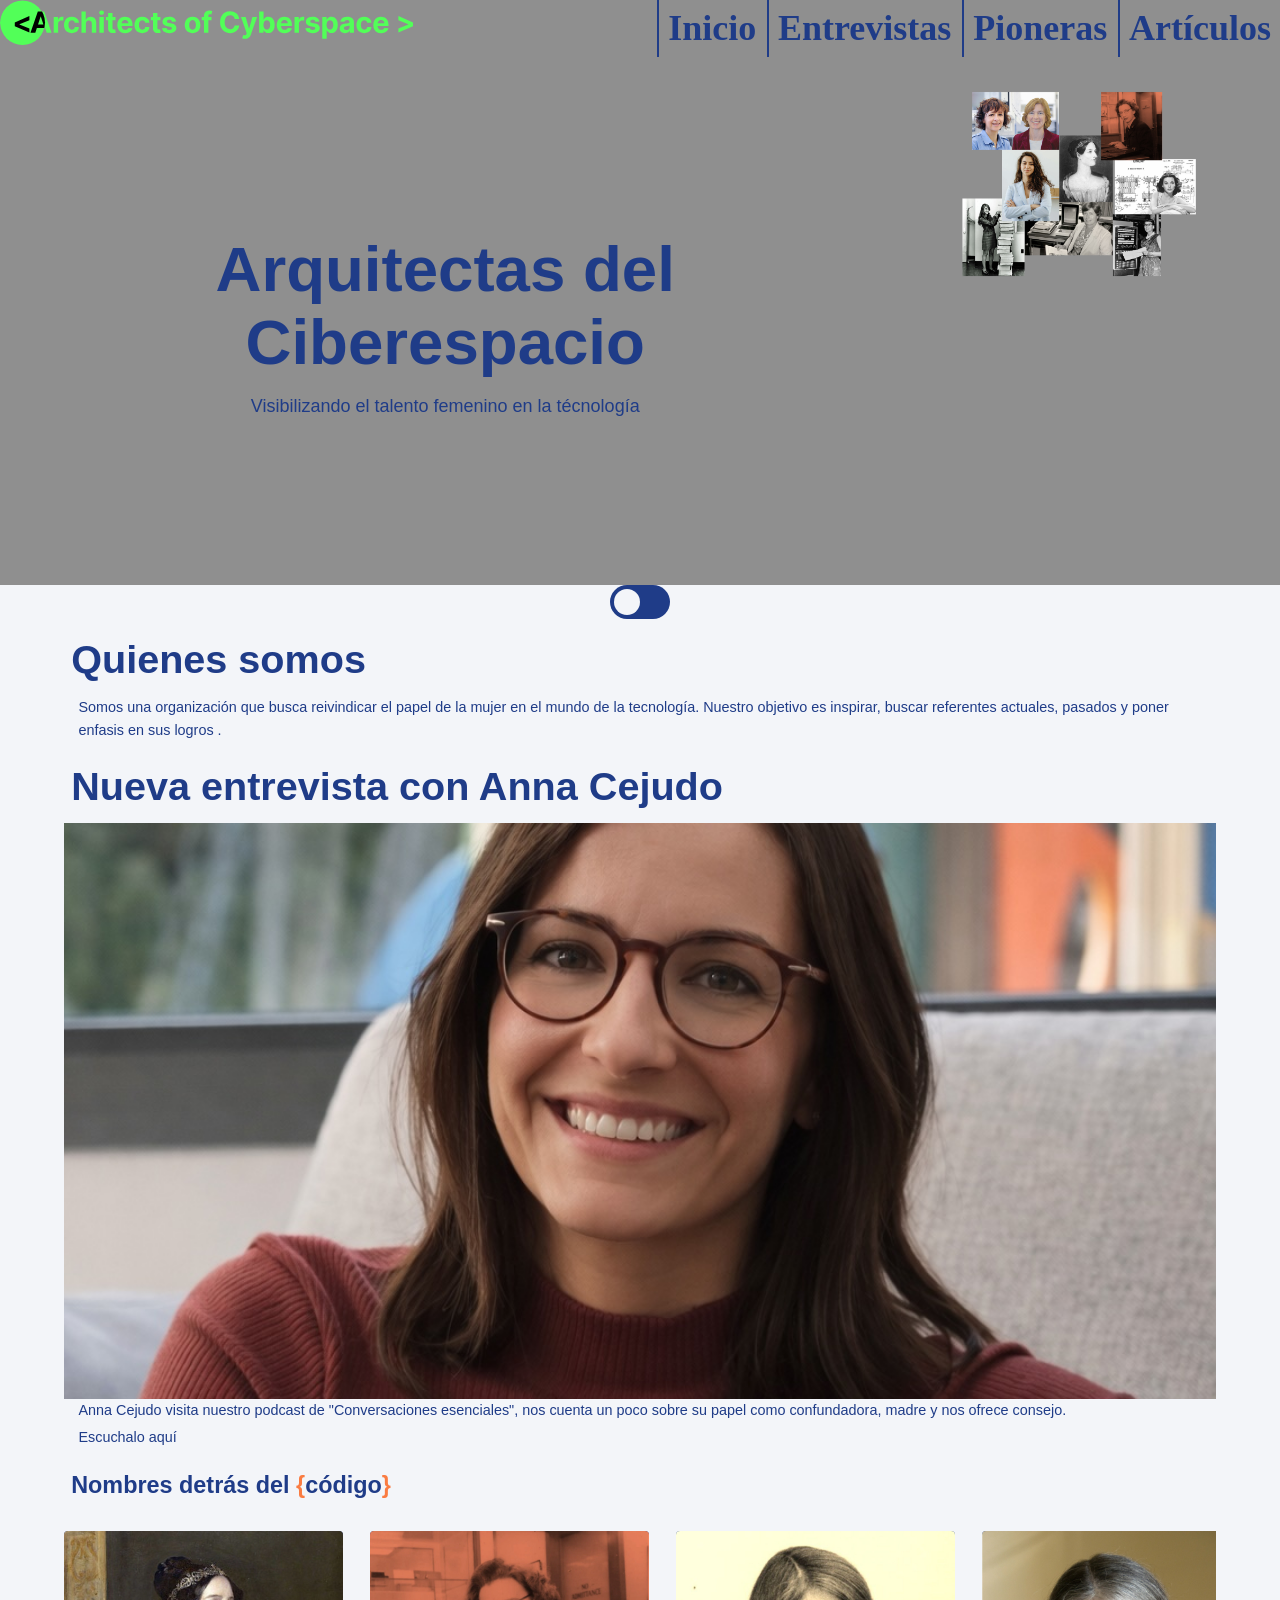
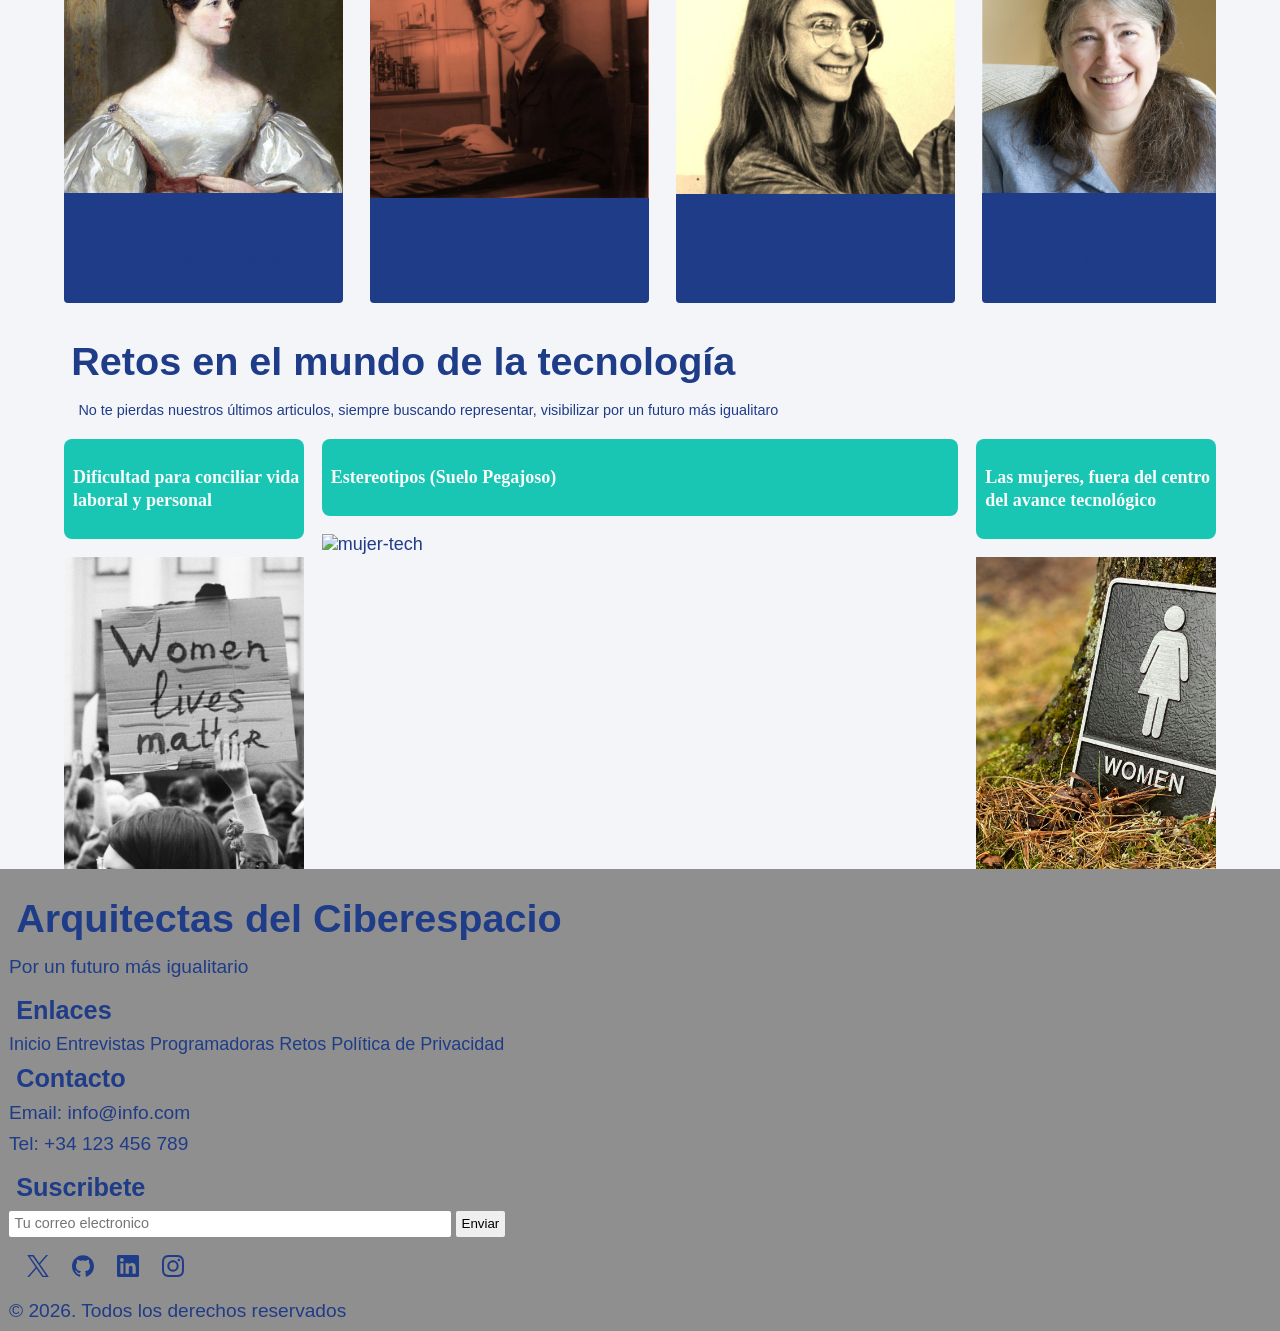
==== commit 385d83f0: "Update" ====
--- a/index.html
+++ b/index.html
@@ -15,7 +15,7 @@
         rel="stylesheet">
 
     <!-- Google Icons -->
-    <link rel="stylesheet" href="https://fonts.googleapis.com/css2?family=Material+Symbols+Outlined:opsz,wght,FILL,GRAD@20..48,100..700,0..1,-50..200&icon_names=menu" />
+    <link rel="stylesheet" href="https://fonts.googleapis.com/css2?family=Material+Symbols+Outlined:opsz,wght,FILL,GRAD@20..48,100..700,0..1,-50..200&icon_names=menu">
     <!-- Mis estilos -->
     <link rel="stylesheet" href="css/style.css">
 </head>
@@ -29,7 +29,7 @@
     <!-- Menú de navegación -->
     <nav>
         <!-- Logos -->
-        <img src="assets/logo/Group 31.svg" alt="Logo">
+        <img src="assets/logo/Group-31.svg" alt="Logo">
         <img src="assets/logo/Logo_small.svg" alt="Logo-small">
 
         <ul>
@@ -49,7 +49,7 @@
             </div>
 
             <figure>
-                <img src="assets/imgDiana/pioneras_header.webp" alt="Pioneras de la programación">
+                <img src="assets/main_page_fotos/hero.webp" alt="Pioneras de la programación">
             </figure>
         </div>
     </header>
@@ -57,13 +57,9 @@
     <!-- CONTENIDO PRINCIPAL -->
     <main id="index"> 
         <!-- BOTÓN DE MODO OSCURO -->
-        <label class="switch">
-            <ul>
-                <li>
-                    <input type="checkbox" id="btn-modo"></input>
-                    <span class="sliding"></span>
-                </li>
-            </ul>
+        <label class="switch" for="btn-modo">
+            <input type="checkbox" id="btn-modo">
+            <span class="sliding"></span>
         </label>
 
         <!-- SECCIONES -->
--- a/css/style.css
+++ b/css/style.css
@@ -214,10 +214,23 @@
     text-align: center;
 }
 
-header img {
+/* header img {
     padding-top: 5rem;
     width: 98%;
     height: 100%;
+} */
+
+header div figure{
+        width: 100%;
+        height: 30%;
+        margin: 0; 
+    }
+
+header img { 
+     padding-top: 1rem;
+     padding-bottom: 2rem;
+     width: 98%;
+    height: 100%; 
 }
 
 
@@ -580,6 +593,35 @@
     color: var(--time-line);
 }
 
+/* .timiline {
+    display: grid;
+    grid-template-columns: 1fr ;
+    align-items: start;
+    position: relative;
+    min-height: 100vh;
+    margin: 0 3rem;
+}
+
+.title_column {
+    margin: 3rem 0;
+}
+
+.title_column h2 {
+    font-size: var(--h2-section-max);
+
+    margin-bottom: 1rem;
+    text-align: center;
+}
+
+.title_column p{
+    text-align: center;
+}
+
+.timiline_column {
+    padding-left: 2rem;
+    border-left: 1px solid var(--font-color);
+    position: relative;
+} */
 .timiline {
     display: grid;
     grid-template-columns: 1fr ;
@@ -635,7 +677,7 @@
 
 .timeline-item h2 {
     font-weight: 700;
-    color: var(--font-color);
+    color: #18C6B3;
     letter-spacing: -0.03em;
     line-height: 1;
     margin-bottom: 1rem;
@@ -668,47 +710,49 @@
     display: inline-block;
     margin-top: 1rem;
     padding: 0.5rem 0.7rem;
-    border: 1px solid #8d6751;
-    color:var(--time-line);
+    border: 1px solid #18C6B3;
+    color: #18C6B3;
     border-radius: 333px;
     line-height: 150%;
 }
 
 
-.cards_mujeres {
-    margin: 3rem 0;
-    padding: 0 3rem;
+.cards_mujeres{
+    margin: 1rem 1rem;
+    padding: 2rem 2rem;
     gap: 1rem;
     flex-wrap: wrap;
-    justify-content: center;
+    justify-content: center; 
     display: flex;
-}
-
-.card_mujeres {
-    flex: 0 0 100%;
+    background-color: #E5F0FF;
+    border-radius: 12px;
+}
+
+.card_mujeres{
+    flex: 0 0 100%; 
     /* height: 70vh; */
     /* FCS Para el flip */
     transition: transform .6s linear;
 }
 
-.anverso, .reverso {
+.anverso, .reverso{
     margin-bottom: 2rem;
     height: 100%;
 }
 
 .anverso {
     padding: 1rem 2rem;
-    background-color: var(--bg-color3);
+    background: linear-gradient(to bottom, #1F3C88, #0a0f1e);
     color: var(--font-color2);
     display: flex;
     flex-direction: column;
     justify-content: space-between;
     align-items: center;
-    text-align: left;
+    text-align: center;
     cursor: pointer;
     border-radius: 12px;
     border-radius: 12px;
-    height: 70vh;
+    height: 70vh; 
 }
 
 .anverso h3 {
@@ -722,7 +766,7 @@
     font-weight: 500;
     background: none;
     border: none;
-    color: var(--time-line);  
+    color: #18C6B3;  
     cursor: pointer;
     font-size: 0.8rem;
 }
@@ -734,7 +778,7 @@
     display: flex;
     flex-direction: column;
     justify-content: flex-end;
-    text-align: left;
+    text-align: center;
     gap: 1rem;
     /* FCS Para el flip */
     display: none;
@@ -759,7 +803,7 @@
     flex-direction: column;
     justify-content: flex-end;
     padding: 2rem;
-    text-align: left;
+    text-align: center;
     border-radius: 12px;
 }
 
@@ -788,49 +832,77 @@
 }
 
 /* AGREGADO ROS_ ENTREVISTAS */
-#header_esconder{
+/* #header_esconder{
     display: none;
-}
-
-#entrevistas .negrita{
-    font-weight: bold;
+} */
+
+.manifiesto-intro {
+    width: 100%;
+    background: var(--bg-cards);
+    padding: 1.5rem;
+    border-radius: 24px;
 }
 
 #entrevistas {
     width: 100%;
-    margin: 2rem auto 4rem;
+    max-width: none;
+    margin: 2rem 0 4rem;
     display: flex;
     flex-direction: column;
-    gap: 3rem;
+    gap: 2.5rem;
 }
 
 #entrevistas section {
+    width: 100%;
     display: flex;
     flex-direction: column;
     gap: 1.5rem;
 }
 
 #entrevistas h2 {
-    font-family: 'Space Grotesk';
-    font-size: 36px;
-    font-weight: bolder;
-    color: #1F3C88;
-    line-height: 1.2;
-    padding: 0.1rem 2rem;
-}
-
+    font-family: var(--font-titular);
+    color: var(--bg-titulos);
+    font-size: clamp(1.8rem, 1.2rem + 2vw, 2.8rem);
+    margin: 0 0 0.5rem;
+    padding: 0;
+    line-height: 1.1;
+}
+
+#entrevistas h3 {
+    margin: 0 0 0.8rem;
+    padding: 0;
+    font-family: var(--font-titular);
+    color: var(--bg-titulos);
+}
+
+#entrevistas img {
+    width: 100%;
+    height: 100%;
+    display: block;
+    object-fit: cover;
+}
+
+/* MANIFIESTO */
 #entrevistas .manifiesto {
+    width: 100%;
     display: grid;
     grid-template-columns: 1fr;
-    gap: 1.5rem;
+    gap: 1.25rem;
+    align-items: center;
+    background: #FFFFFF;
+    border: 1px solid #E5E7EB;
+    border-radius: 24px;
     padding: 1.5rem;
-    align-items: center;
-    border-radius: 0.5rem;
+    box-shadow: 0 10px 30px rgba(31, 60, 136, 0.08);
 }
 
 #entrevistas .manifiesto p {
-    line-height: 1.7;
-    max-width: 85%;
+    color: #374151;
+    line-height: 1.8;
+    font-size: 1rem;
+    margin: 0;
+    text-align: left;
+    max-width: none;
 }
 
 #entrevistas .manifiesto figure {
@@ -840,86 +912,208 @@
     border-radius: 0.25rem;
 }
 
-#entrevistas img {
-    width: 100%;
-    height: 100%;
-    display: block;
-    object-fit: cover;
-}
-
-#entrevistas .btn-audio{
+#entrevistas .btn-audio {
+    display: inline-flex;
+    align-items: center;
+    justify-content: center;
+    width: fit-content;
+    padding: 0.9rem 1.4rem;
+    background: var(--botones);
+    color: #FFFFFF;
+    border-radius: 999px;
+    font-weight: 600;
+    margin: 0;
+    transition: transform 0.2s ease, box-shadow 0.2s ease;
+}
+
+#entrevistas .btn-audio:hover {
+    transform: translateY(-2px);
+    box-shadow: 0 10px 20px rgba(24, 198, 179, 0.25);
+}
+
+/* AUDIO */
+#entrevistas .audio {
+    width: 100%;
+    padding: 1.5rem;
+    background: var(--bg-cards);
+    border-radius: 24px;
+}
+
+#entrevistas .audio-header {
+    display: flex;
+    flex-direction: column;
+    gap: 0.5rem;
+}
+
+#entrevistas .audio-header p {
+    color: #4B5563;
+    line-height: 1.7;
+}
+
+#entrevistas .tag {
     display: inline-block;
-    text-align: left;
-    width: 48%;
-    margin: 0.8rem ;
-    padding: 0.8rem;
-    background-color: #2DD4BF;
-    color: #f3f3f3;
-    text-decoration: none;
-    border-radius: 333px;
-}
-
-#entrevistas audio{
-    width: 100%;
-    padding: 0.8rem;
-    background-color: #8d9493;
-}
-
-
-#entrevistas .audio_media {
+    width: fit-content;
+    padding: 0.45rem 0.9rem;
+    border-radius: 999px;
+    background: rgba(24, 198, 179, 0.14);
+    color: var(--bg-titulos);
+    font-weight: 700;
+    font-size: 0.85rem;
+    margin-bottom: 0.5rem;
+}
+
+#entrevistas .audio-media {
+    width: 100%;
     display: grid;
     grid-template-columns: 1fr;
     gap: 1.2rem;
     align-items: center;
-    padding: 0.5rem;
-}
-
-#entrevistas .audio_media figure {
-    aspect-ratio: 4 / 3;
+    padding: 1rem;
+    background: #FFFFFF;
+    border: 1px solid #E5E7EB;
+    border-radius: 24px;
+    box-shadow: 0 10px 30px rgba(31, 60, 136, 0.08);
+}
+
+#entrevistas .audio-media figure {
+    margin: 0;
+    aspect-ratio: 4 / 4.2;
     overflow: hidden;
     border-radius: 0.25rem;
 }
 
-#entrevistas .audio_media audio {
-    width: 100%;
-}
-
-#entrevistas .transcripcion {
-    width: 100%;
-    padding: 1.25rem;
+#entrevistas .audio-media > div {
+    width: 100%;
+}
+
+#entrevistas .audio-push {
+    margin: 0 0 0.8rem;
+    padding: 0;
+    font-weight: 700;
+    color: var(--bg-titulos);
+}
+
+#entrevistas .audio-media audio {
+    width: 100%;
+    min-height: 52px;
+}
+
+/* TRANSCRIPCIÓN */
+#entrevistas .post {
+    width: 100%;
+    padding: 0;
     line-height: 1.6;
     border-radius: 0.5rem;
 }
 
-#entrevistas .transcripcion p {
+#entrevistas .intro {
+    margin-bottom: 1rem;
+}
+
+#entrevistas .extra {
+    display: none;
+}
+
+#entrevistas .post.activo .extra {
+    display: block;
+}
+
+#entrevistas .qa {
+    width: 100%;
+    background: #FFFFFF;
+    border: 1px solid #E5E7EB;
+    border-radius: 20px;
+    padding: 1rem 1.2rem;
+    box-shadow: 0 6px 18px rgba(31, 60, 136, 0.06);
+    margin-bottom: 1rem;
+}
+
+#entrevistas .pregunta,
+#entrevistas .respuesta {
+    margin: 0;
     line-height: 1.7;
     margin-bottom: 0.9rem;
     text-align: left;
 }
 
-#entrevistas .transcripcion h3 {
-    margin-bottom: 1rem;
-}
-
+#entrevistas .pregunta {
+    margin-bottom: 0.8rem;
+    color: #1F3C88;
+    font-weight: 600;
+}
+
+#entrevistas .respuesta {
+    color: #374151;
+}
+
+#entrevistas .pregunta span,
+#entrevistas .respuesta span {
+    display: inline-block;
+    margin-right: 0.5rem;
+    padding: 0.2rem 0.7rem;
+    border-radius: 999px;
+    font-size: 0.78rem;
+    font-weight: 700;
+}
+
+#entrevistas .pregunta span {
+    background: #DBE8FF;
+    color: #1F3C88;
+}
+
+#entrevistas .respuesta span {
+    background: #DFF7F3;
+    color: #0F766E;
+}
+
+#entrevistas .leer-mas {
+    display: inline-flex;
+    align-items: center;
+    justify-content: center;
+    margin-top: 0.5rem;
+    padding: 0.8rem 1.2rem;
+    border-radius: 999px;
+    background: var(--botones);
+    color: #FFFFFF;
+    font-weight: 600;
+}
+
+/* FRASES */
 #entrevistas .frases {
+    width: 100%;
     display: grid;
     grid-template-columns: 1fr;
-    gap: 1.5rem;
+    gap: 1.25rem;
+    background: var(--bg-cards);
+    border: 1px solid #E5E7EB;
+    border-radius: 24px;
+    padding: 1.5rem;
+    box-shadow: 0 10px 30px rgba(31, 60, 136, 0.08);
+}
+
+#entrevistas .frases h2 {
+    grid-column: 1 / -1;
+    margin-bottom: 0.2rem;
 }
 
 #entrevistas .frases figure {
     margin: 0;
     aspect-ratio: 4 / 5;
     overflow: hidden;
-    border-radius: 0.5rem;
-}
-
+    border-radius: 18px;
+}
+
+/* PRÓXIMAS */
 #entrevistas .proximas {
+    width: 100%;
     display: grid;
     grid-template-columns: 1fr;
-    gap: 1.5rem;
-    padding: 1.25rem;
-    border-radius: 0.5rem;
+    gap: 1.25rem;
+    background: var(--bg-cards);
+    border: 1px solid #E5E7EB;
+    border-radius: 24px;
+    padding: 1.5rem;
+    box-shadow: 0 10px 30px rgba(31, 60, 136, 0.08);
 }
 
 #entrevistas .proximas h2 {
@@ -929,19 +1123,15 @@
 #entrevistas .proximas article {
     display: flex;
     flex-direction: column;
-    gap: 1rem;
+    gap: 0.9rem;
     padding: 1rem;
-}
-
-#entrevistas .proximas figcaption{
-    font-family: 'Space Grotesk';
-    background: #18C6B3;
-    color: #F9FAFB;
-    border-radius: 8px;
-    margin-top: 0.75rem;
-    padding: 8px 14px;
-    line-height: 1.3;
-    font-weight: 700;
+    background: #FFFFFF;
+    border: 1px solid #E5E7EB;
+    border-radius: 20px;
+}
+
+#entrevistas .proximas article h3 {
+    display: none;
 }
 
 #entrevistas .proximas figure {
@@ -956,13 +1146,19 @@
     aspect-ratio: 4 / 5;
     display: block;
     object-fit: cover;
-}
-
-#entrevistas .proximas article p,
-#entrevistas .extra {
+    border-radius: 16px;
+}
+
+#entrevistas .proximas article p {
     line-height: 1.6;
     text-align: left;
-}
+    color: #374151;
+}
+
+#entrevistas .proximas .tag {
+    margin-bottom: 0;
+}
+
 
 
 
@@ -1026,6 +1222,20 @@
         margin: 0 auto;
 }
 
+@media (max-width: 767px){
+    
+    header{
+        max-height: 100vh;
+    }
+
+    header div figure{
+        width: 98%;
+        height: 70vh;
+        margin: 0; 
+        padding-left: 2rem;
+    }
+
+}
 
 
 
@@ -1109,11 +1319,25 @@
         margin-top: 0.5rem;
     }
 
-
+        header div figure{
+        width: 45%;
+        height: 100%;
+        margin: 0;
+    }
+
+    header img{
+        width: 100%;
+        height: auto;
+        padding-top: 3rem;
+        padding-bottom: 2rem;
+        padding-right: 1rem;
+    }
+
+/* 
     header img {
         width: 90%;
         margin: 0;
-    }
+    } */
 
 
     /* MAIN PAGE */
@@ -1186,7 +1410,7 @@
     .divisor {
         display: grid;
         gap: 1.3rem;
-        grid-template-columns: 1fr 1fr 1fr 1fr;
+        grid-template-columns: 1fr 1fr 1fr;
         margin-bottom: 1rem;
         
     }
@@ -1210,27 +1434,178 @@
 
 
     /* ENTREVISTAS */
+    /* ENTREVISTAS */
+    #entrevistas {
+        width: 100%;
+        max-width: 100%;
+        margin: 2rem 0 4rem;
+        gap: 4rem;
+        overflow-x: hidden;
+    }
+
+    #entrevistas section {
+        width: 100%;
+        max-width: 100%;
+        gap: 2rem;
+        min-width: 0;
+    }
+
+    .manifiesto-intro,
+    #entrevistas .audio,
+    #entrevistas .frases,
+    #entrevistas .proximas {
+        width: 100%;
+        max-width: 100%;
+        min-width: 0;
+        padding: 2rem;
+        border-radius: 28px;
+        overflow-x: hidden;
+    }
+
     #entrevistas .manifiesto {
-        grid-template-columns: 1fr 1fr;
-    }
-
-    #entrevistas .audio_media {
-        grid-template-columns: 1fr 1fr;
-        align-items: center;
-    }
-
-    #entrevistas .transcripcion {
-        width: 65%;
-        max-width: 700px;
-    }
-
-    #entrevistas .frases{
-        grid-template-columns: repeat(3, 1fr);
+        width: 100%;
+        max-width: 100%;
+        min-width: 0;
+        grid-template-columns: minmax(0, 1.1fr) minmax(0, 0.9fr);
+        gap: 2rem;
+        padding: 2rem;
+    }
+
+    #entrevistas .manifiesto > * {
+        min-width: 0;
+    }
+
+    #entrevistas .manifiesto p {
+        grid-column: 1;
+        grid-row: 1;
+        min-width: 0;
+    }
+
+    #entrevistas .manifiesto figure {
+        grid-column: 2;
+        grid-row: 1 / 3;
+        aspect-ratio: 4 / 4.5;
+        min-width: 0;
+    }
+
+    #entrevistas .btn-audio {
+        grid-column: 1;
+        grid-row: 2;
+        align-self: start;
+    }
+
+    #entrevistas .audio-media {
+        width: 100%;
+        max-width: 100%;
+        min-width: 0;
+        grid-template-columns: minmax(0, 0.75fr) minmax(0, 1.25fr);
+        gap: 2rem;
+        padding: 1.5rem;
+        overflow-x: hidden;
+    }
+
+    #entrevistas .audio-media > * {
+        min-width: 0;
+    }
+
+    #entrevistas .audio-media figure {
+        max-width: none;
+        width: 100%;
+        min-width: 0;
+        justify-self: stretch;
+        aspect-ratio: 4 / 4.8;
+    }
+
+    #entrevistas .audio-media > div {
+        width: 100%;
+        min-width: 0;
+        padding: 1.4rem;
+        border-radius: 20px;
+        background: #F8FAFC;
+        border: 1px solid #E5E7EB;
+    }
+
+    #entrevistas .audio-push {
+        font-size: 1.1rem;
+        margin-bottom: 1rem;
+    }
+
+    #entrevistas .audio-media audio {
+        width: 100%;
+        max-width: 100%;
+        min-height: 56px;
+    }
+
+    #entrevistas .post {
+        width: 100%;
+        max-width: 100%;
+        min-width: 0;
+        margin: 0;
+    }
+
+    #entrevistas .extra,
+    #entrevistas .qa,
+    #entrevistas .pregunta,
+    #entrevistas .respuesta {
+        min-width: 0;
+    }
+
+    #entrevistas .qa {
+        width: 100%;
+        padding: 1.2rem 1.4rem;
+        margin-bottom: 1.25rem;
+    }
+
+    #entrevistas .pregunta,
+    #entrevistas .respuesta,
+    #entrevistas .proximas article p,
+    #entrevistas .audio-header p,
+    #entrevistas .manifiesto p {
+        overflow-wrap: break-word;
+        word-break: normal;
+    }
+
+    #entrevistas .frases {
+        width: 100%;
+        max-width: 100%;
+        min-width: 0;
+        grid-template-columns: repeat(2, minmax(0, 1fr));
+        gap: 1.5rem;
+    }
+
+    #entrevistas .frases > * {
+        min-width: 0;
+    }
+
+    #entrevistas .frases figure {
+        min-width: 0;
     }
 
     #entrevistas .proximas {
-        grid-template-columns: repeat(3, 1fr);
-    }
+        width: 100%;
+        max-width: 100%;
+        min-width: 0;
+        display: grid;
+        grid-template-columns: repeat(2, minmax(0, 1fr));
+        gap: 1.25rem;
+    }
+
+    #entrevistas .proximas > * {
+        min-width: 0;
+    }
+
+    #entrevistas .proximas article {
+        width: 100%;
+        min-width: 0;
+        padding: 1rem;
+    }
+
+    #entrevistas .proximas figure,
+    #entrevistas .proximas article img,
+    #entrevistas .proximas article p {
+        min-width: 0;
+    }
+
 
 
     /* FOOTER */
@@ -1352,4 +1727,136 @@
     nav> img:nth-of-type(1){
         display: block;
     }
+
+        header div figure{
+        width: 30%;
+        height: 100%;
+        margin: 0;
+    }
+
+    header img{
+        padding-top: 2rem;
+        padding-bottom: 2rem;
+    }
+
+
+
+    /*Entrevistas*/
+    #entrevistas {
+        width: 100%;
+        max-width: none;
+        margin: 2rem 0 4rem;
+        gap: 5rem;
+    }
+
+    #entrevistas section {
+        gap: 2.5rem;
+    }
+
+    .manifiesto-intro,
+    #entrevistas .audio,
+    #entrevistas .frases,
+    #entrevistas .proximas {
+        width: 100%;
+        padding: 3rem;
+        border-radius: 32px;
+        box-shadow: 0 18px 40px rgba(31, 60, 136, 0.10);
+    }
+
+    #entrevistas h2 {
+        font-size: clamp(2.2rem, 1.8rem + 1.5vw, 3.2rem);
+    }
+
+    #entrevistas .manifiesto {
+        grid-template-columns: 1.35fr 0.65fr;
+        gap: 3rem;
+        padding: 2.5rem;
+    }
+
+    #entrevistas .manifiesto p {
+        max-width: 68ch;
+        font-size: 1.12rem;
+        line-height: 1.9;
+    }
+
+    #entrevistas .manifiesto figure {
+        aspect-ratio: 4 / 5;
+    }
+
+    #entrevistas .audio-header p,
+    #entrevistas .pregunta,
+    #entrevistas .respuesta,
+    #entrevistas .proximas article p {
+        font-size: 1.05rem;
+        line-height: 1.8;
+    }
+
+    #entrevistas .audio-media {
+        grid-template-columns: 320px 1fr;
+        gap: 3rem;
+        padding: 2rem;
+    }
+
+    #entrevistas .audio-media figure {
+        max-width: none;
+        width: 100%;
+        aspect-ratio: 4 / 5;
+        align-self: stretch;
+    }
+
+    #entrevistas .audio-media > div {
+        width: 100%;
+        padding: 2rem;
+    }
+
+    #entrevistas .audio-push {
+        font-size: 1.25rem;
+    }
+
+    #entrevistas .post {
+        width: 100%;
+        max-width: none;
+        display: grid;
+        grid-template-columns: 260px 1fr;
+        gap: 3rem;
+        align-items: start;
+        justify-content: stretch;
+    }
+
+    #entrevistas .intro {
+        position: sticky;
+        top: 2rem;
+        margin: 0;
+    }
+
+    #entrevistas .extra {
+        width: 100%;
+        max-width: none;
+    }
+
+    #entrevistas .qa {
+        width: 100%;
+        padding: 1.4rem 1.5rem;
+        margin-bottom: 1.5rem;
+        font-size: 1.05rem;
+    }
+
+    #entrevistas .frases {
+        grid-template-columns: repeat(3, 1fr);
+        gap: 2rem;
+    }
+
+    #entrevistas .proximas {
+        grid-template-columns: repeat(3, 1fr);
+        gap: 2rem;
+    }
+
+    #entrevistas .proximas article {
+        padding: 1.2rem;
+    }
+   /* Solo para esta pagina para que se funcione sticky */
+    #mujeres{
+        overflow: visible;
+    }
+
     }
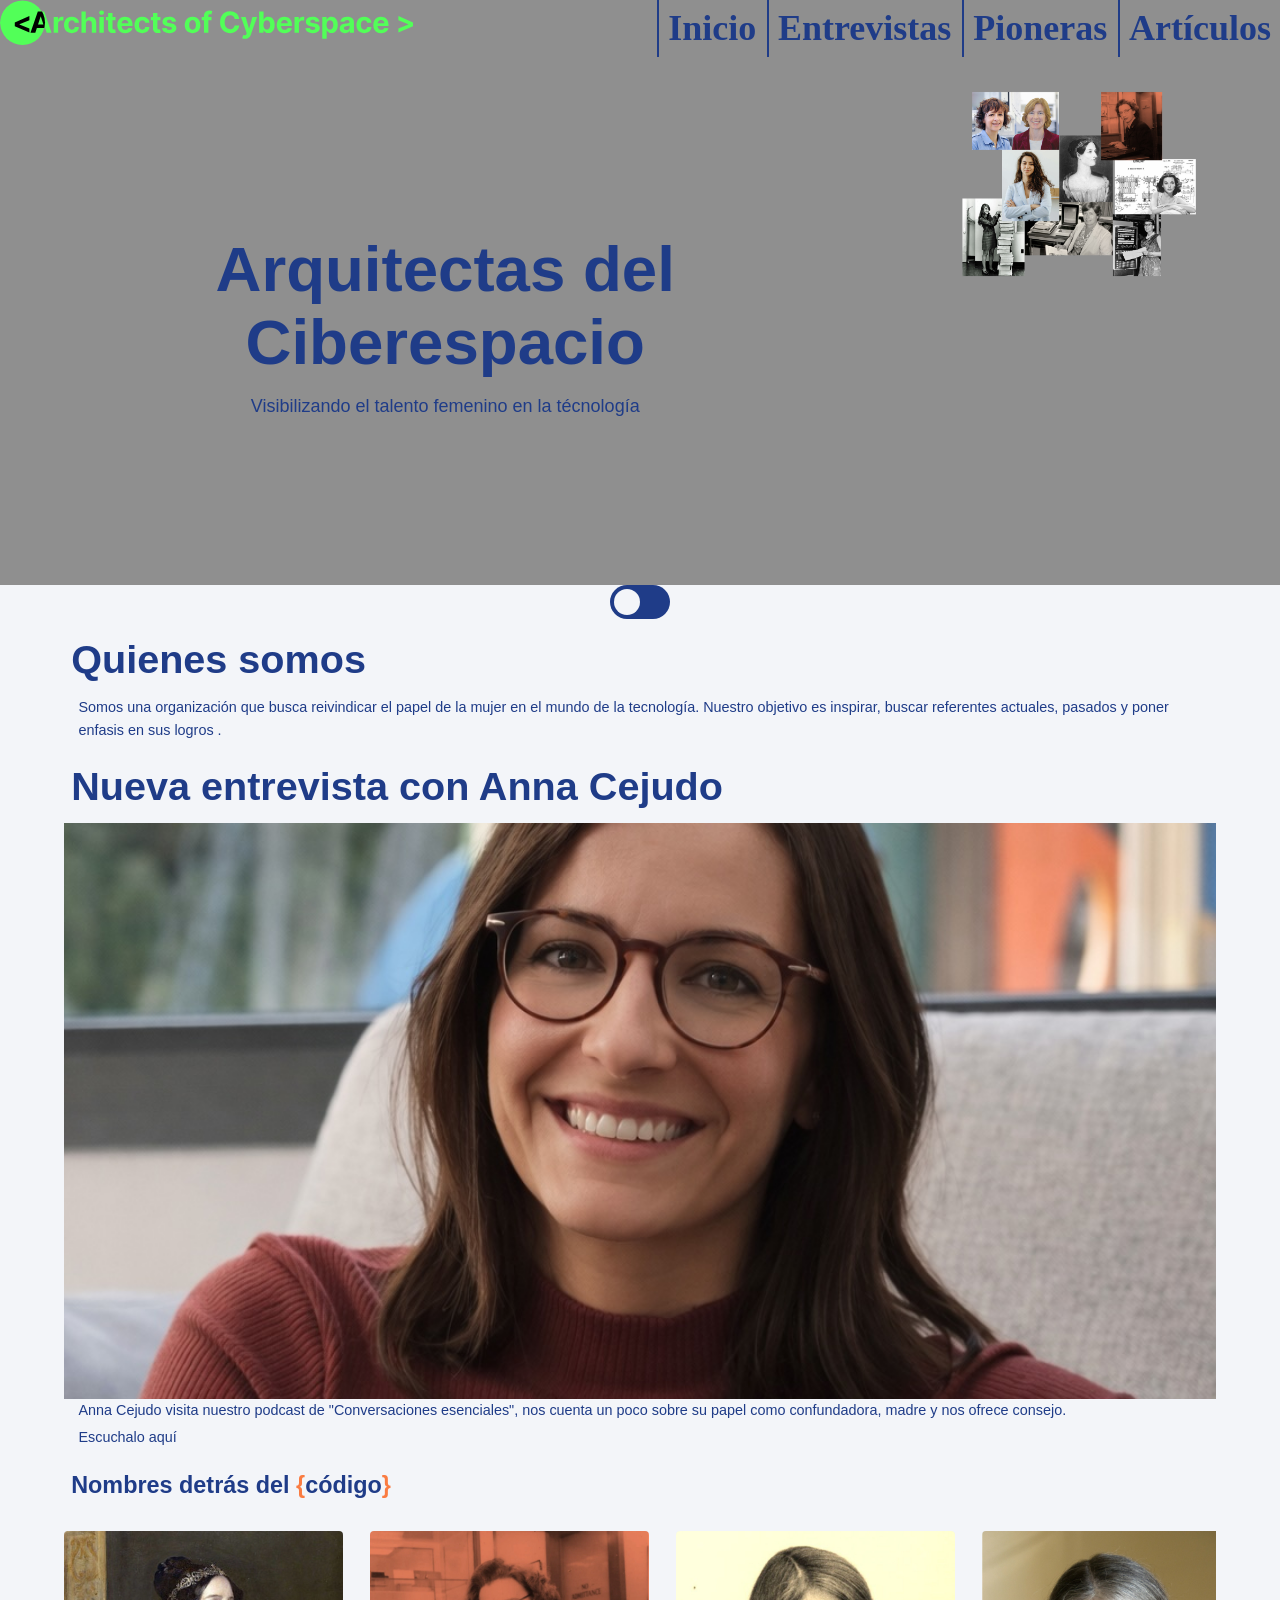
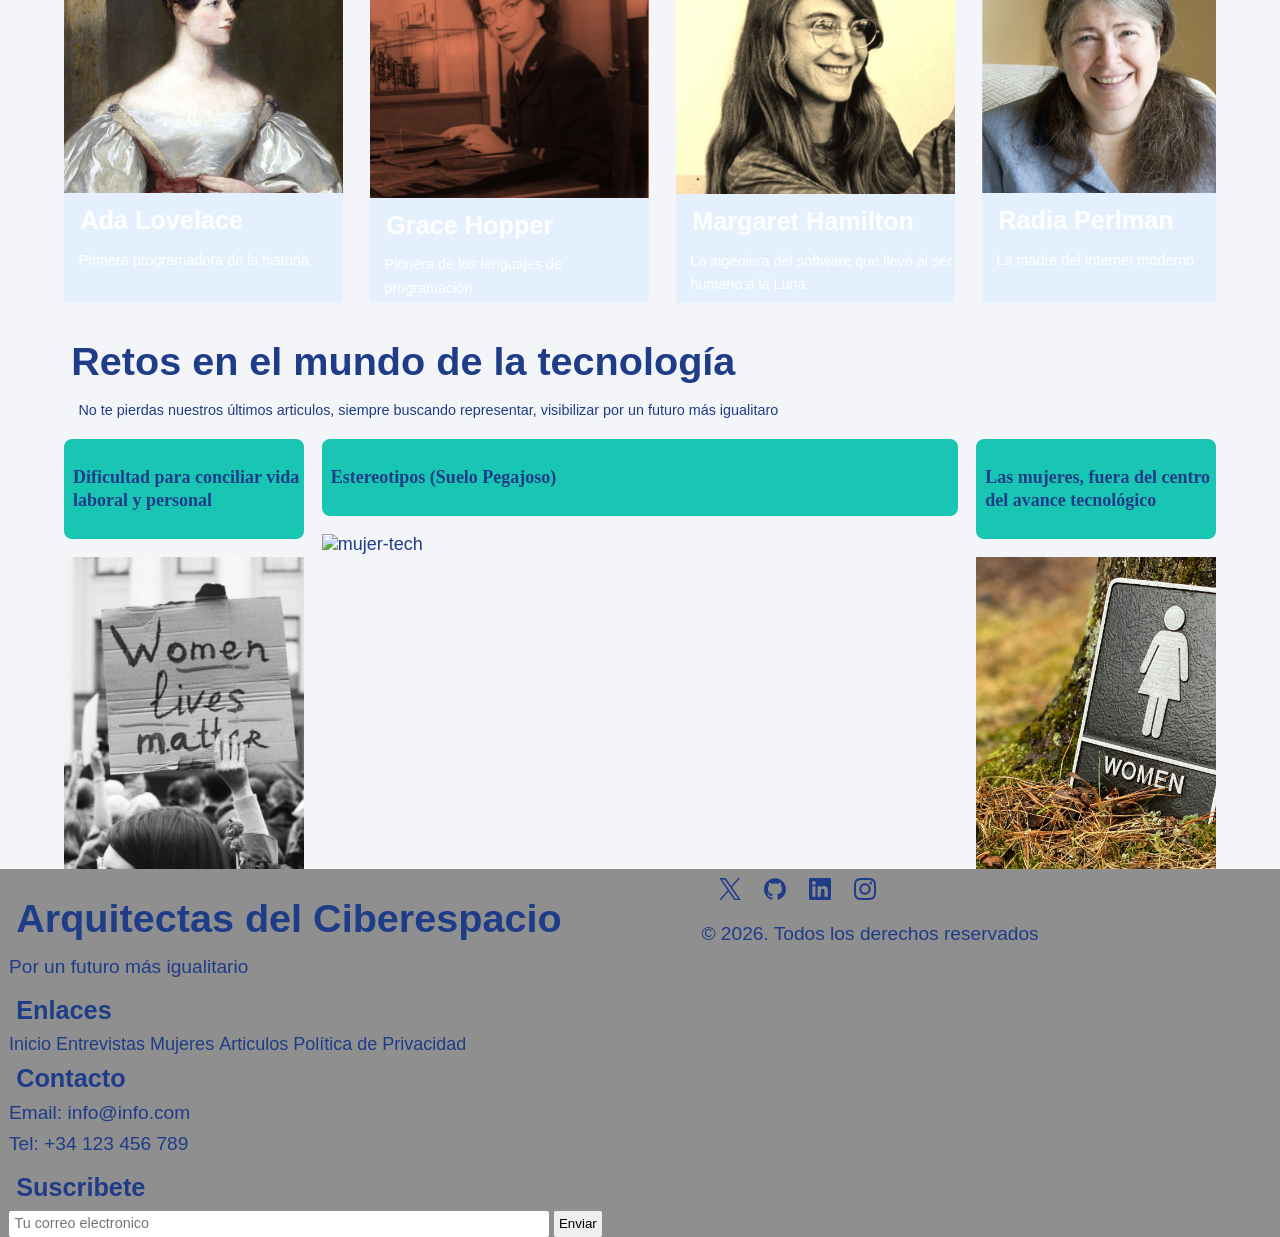
==== commit f7928bf9: "Refactor footer structure and update links" ====
--- a/index.html
+++ b/index.html
@@ -116,6 +116,7 @@
                 </div>
             </div>
         </section>
+
         <!-- Seccion articulos -->
         <section>
             <h2>Retos en el mundo de la tecnología</h2>
@@ -123,18 +124,18 @@
                 igualitaro</p> 
             <div class="card ">
                 <figure class="preview-articulo">
-                    <a href="articulos.html"><figcaption>Dificultad para conciliar vida laboral y personal</figcaption>
-                    <img src="assets/articulos/article6.jpg" alt="mujer-tech"></a>
+                    <figcaption><a href="articulos.html">Dificultad para conciliar vida laboral y personal</a></figcaption>
+                    <img src="assets/articulos/article6.jpg" alt="mujer-tech">
                 </figure>
             
                 <figure class="preview-articulo">
-                    <a href="articulos.html"><figcaption>Estereotipos (Suelo Pegajoso)</figcaption>
-                    <img src="assets/articulos/article5.jpg" alt="mujer-tech"></a>
+                    <figcaption><a href="articulos.html">Estereotipos (Suelo Pegajoso)</a></figcaption>
+                    <img src="assets/articulos/article5.jpg" alt="mujer-tech">
                 </figure>
 
                 <figure class="preview-articulo">
-                    <a href="articulos.html"><figcaption>Las mujeres, fuera del centro del avance tecnológico</figcaption>
-                    <img src="assets/articulos/article4.jpg" alt="mujer-tech"></a>
+                <figcaption> <a href="articulos.html">Las mujeres, fuera del centro del avance tecnológico</a></figcaption>
+                    <img src="assets/articulos/article4.jpg" alt="mujer-tech">
                     
                 </figure>
                 
@@ -143,83 +144,85 @@
     </main>
 
     <!-- PIE DE PÁGINA -->
-    <!-- LAS CLASES SON PARA PLANTILLAS, EN PRODUCCIÓN SE LIMPIA EL CODIGO -->
     <footer>
-        <div class="footer__top">
-            <div class="footer__brand">
-                <h2 class="footer__logo">Arquitectas del Ciberespacio</h2>
-                <p class="footer__des">Por un futuro más igualitario</p>
-            </div>
-            <nav class="footer__links">
-                <h3 class="footer__title">Enlaces</h3>
-                <ul>
-                    <li><a href="#" aria-current="page">Inicio</a></li>
-                    <li><a href="entrevistas.html">Entrevistas</a></li>
-                    <li><a href="mujeres.html">Programadoras</a></li>
-                    <li><a href="articulos.html">Retos</a></li>
-                    <li><a href="politica.html">Política de Privacidad</a></li>
-                </ul>
-            </nav>
-            <div class="footer__contact">
-                <h3 class="footer__title">Contacto</h3>
-                <p>Email: <a href="mailto:info@info.com">info@info.com</a></p>
-                <p>Tel: <a href="tel:+34123456789">+34 123 456 789</a></p>
-            </div>
-            <div class="footer__newsletter">
-                <h3 class="footer__title">Suscribete</h3>
-                <form action="#" method="post" class="newsletter__form">
-                    <input type="email" name="mail" id="mail" aria-label="mail" class="newsletter_input"
-                        placeholder="Tu correo electronico" required>
-                    <button type="submit" class="newsletter__button">Enviar</button>
-                </form>
-            </div>
-
-        </div>
-        <div class="footer__bottom">
-            <div class="footer__socials">
-                <!-- WEB SIMPLE ICONS https://simpleicons.org/ -->
-                <!-- Twitter -->
-                <a href="#" aria-label="Twitter">
-                    <svg role="img" viewBox="0 0 24 24" xmlns="http://www.w3.org/2000/svg" fill="currentColor"
-                        width="22" height="22">
-                        <title>X</title>
-                        <path
-                            d="M14.234 10.162 22.977 0h-2.072l-7.591 8.824L7.251 0H.258l9.168 13.343L.258 24H2.33l8.016-9.318L16.749 24h6.993zm-2.837 3.299-.929-1.329L3.076 1.56h3.182l5.965 8.532.929 1.329 7.754 11.09h-3.182z" />
-                    </svg>
-                </a>
-                <!-- Github  -->
-                <a href="#" aria-label="Github">
-                    <svg role="img" viewBox="0 0 24 24" xmlns="http://www.w3.org/2000/svg" fill="currentColor"
-                        width="22" height="22">
-                        <title>GitHub</title>
-                        <path
-                            d="M12 .297c-6.63 0-12 5.373-12 12 0 5.303 3.438 9.8 8.205 11.385.6.113.82-.258.82-.577 0-.285-.01-1.04-.015-2.04-3.338.724-4.042-1.61-4.042-1.61C4.422 18.07 3.633 17.7 3.633 17.7c-1.087-.744.084-.729.084-.729 1.205.084 1.838 1.236 1.838 1.236 1.07 1.835 2.809 1.305 3.495.998.108-.776.417-1.305.76-1.605-2.665-.3-5.466-1.332-5.466-5.93 0-1.31.465-2.38 1.235-3.22-.135-.303-.54-1.523.105-3.176 0 0 1.005-.322 3.3 1.23.96-.267 1.98-.399 3-.405 1.02.006 2.04.138 3 .405 2.28-1.552 3.285-1.23 3.285-1.23.645 1.653.24 2.873.12 3.176.765.84 1.23 1.91 1.23 3.22 0 4.61-2.805 5.625-5.475 5.92.42.36.81 1.096.81 2.22 0 1.606-.015 2.896-.015 3.286 0 .315.21.69.825.57C20.565 22.092 24 17.592 24 12.297c0-6.627-5.373-12-12-12" />
-                    </svg>
-                </a>
-                <!-- Linkedin -->
-                <a href="#" aria-label="Linkedin">
-                    <svg role="img" viewBox="0 0 24 24" fill="currentColor" width="22" height="22">
-                        <path
-                            d="M20.447 20.452h-3.554v-5.569c0-1.327-.024-3.036-1.849-3.036-1.85 0-2.132 1.445-2.132 2.938v5.667H9.36V9h3.415v1.561h.049c.476-.9 1.637-1.849 3.369-1.849 3.601 0 4.268 2.37 4.268 5.451v6.289zM5.337 7.433c-1.144 0-2.067-.925-2.067-2.066 0-1.142.923-2.066 2.067-2.066s2.066.924 2.066 2.066c0 1.141-.922 2.066-2.066 2.066zM6.978 20.452H3.696V9h3.282v11.452zM22.225 0H1.771C.792 0 0 .774 0 1.729v20.543C0 23.226.792 24 1.771 24h20.451C23.206 24 24 23.226 24 22.271V1.729C24 .774 23.206 0 22.225 0z" />
-                    </svg>
-                </a>
-                <!-- Instagram -->
-                <a href="#" aria-label="Instagram">
-                    <svg role="img" viewBox="0 0 24 24" xmlns="http://www.w3.org/2000/svg" fill="currentColor"
-                        width="22" height="22">
-                        <title>Instagram</title>
-                        <path
-                            d="M7.0301.084c-1.2768.0602-2.1487.264-2.911.5634-.7888.3075-1.4575.72-2.1228 1.3877-.6652.6677-1.075 1.3368-1.3802 2.127-.2954.7638-.4956 1.6365-.552 2.914-.0564 1.2775-.0689 1.6882-.0626 4.947.0062 3.2586.0206 3.6671.0825 4.9473.061 1.2765.264 2.1482.5635 2.9107.308.7889.72 1.4573 1.388 2.1228.6679.6655 1.3365 1.0743 2.1285 1.38.7632.295 1.6361.4961 2.9134.552 1.2773.056 1.6884.069 4.9462.0627 3.2578-.0062 3.668-.0207 4.9478-.0814 1.28-.0607 2.147-.2652 2.9098-.5633.7889-.3086 1.4578-.72 2.1228-1.3881.665-.6682 1.0745-1.3378 1.3795-2.1284.2957-.7632.4966-1.636.552-2.9124.056-1.2809.0692-1.6898.063-4.948-.0063-3.2583-.021-3.6668-.0817-4.9465-.0607-1.2797-.264-2.1487-.5633-2.9117-.3084-.7889-.72-1.4568-1.3876-2.1228C21.2982 1.33 20.628.9208 19.8378.6165 19.074.321 18.2017.1197 16.9244.0645 15.6471.0093 15.236-.005 11.977.0014 8.718.0076 8.31.0215 7.0301.0839m.1402 21.6932c-1.17-.0509-1.8053-.2453-2.2287-.408-.5606-.216-.96-.4771-1.3819-.895-.422-.4178-.6811-.8186-.9-1.378-.1644-.4234-.3624-1.058-.4171-2.228-.0595-1.2645-.072-1.6442-.079-4.848-.007-3.2037.0053-3.583.0607-4.848.05-1.169.2456-1.805.408-2.2282.216-.5613.4762-.96.895-1.3816.4188-.4217.8184-.6814 1.3783-.9003.423-.1651 1.0575-.3614 2.227-.4171 1.2655-.06 1.6447-.072 4.848-.079 3.2033-.007 3.5835.005 4.8495.0608 1.169.0508 1.8053.2445 2.228.408.5608.216.96.4754 1.3816.895.4217.4194.6816.8176.9005 1.3787.1653.4217.3617 1.056.4169 2.2263.0602 1.2655.0739 1.645.0796 4.848.0058 3.203-.0055 3.5834-.061 4.848-.051 1.17-.245 1.8055-.408 2.2294-.216.5604-.4763.96-.8954 1.3814-.419.4215-.8181.6811-1.3783.9-.4224.1649-1.0577.3617-2.2262.4174-1.2656.0595-1.6448.072-4.8493.079-3.2045.007-3.5825-.006-4.848-.0608M16.953 5.5864A1.44 1.44 0 1 0 18.39 4.144a1.44 1.44 0 0 0-1.437 1.4424M5.8385 12.012c.0067 3.4032 2.7706 6.1557 6.173 6.1493 3.4026-.0065 6.157-2.7701 6.1506-6.1733-.0065-3.4032-2.771-6.1565-6.174-6.1498-3.403.0067-6.156 2.771-6.1496 6.1738M8 12.0077a4 4 0 1 1 4.008 3.9921A3.9996 3.9996 0 0 1 8 12.0077" />
-                    </svg>
-                </a>
-
-            </div>
-            <p class="footer__copyright">&copy; 2026. Todos los derechos reservados</p>
+        <div class="foot-grid">
+            <div >
+                <div>
+                    <h2 class="footer__logo">Arquitectas del Ciberespacio</h2>
+                    <p>Por un futuro más igualitario</p>
+                </div>
+                <nav>
+                    <h3>Enlaces</h3>
+                    <ul>
+                        <li><a href="index.html">Inicio</a></li>
+                        <li><a href="entrevistas.html">Entrevistas</a></li>
+                        <li><a href="mujeres.html">Mujeres</a></li>
+                        <li><a href="#" aria-current="page">Articulos</a></li>
+                        <li><a href="politica.html">Política de Privacidad</a></li>
+                    </ul>
+                </nav>
+                <div>
+                    <h3>Contacto</h3>
+                    <p>Email: <a href="mailto:info@info.com">info@info.com</a></p>
+                    <p>Tel: <a href="tel:+34123456789">+34 123 456 789</a></p>
+                </div>
+                <div>
+                    <h3>Suscribete</h3>
+                    <form action="#" method="post" class="newsletter__form">
+                        <input type="email" name="mail" aria-label="mail" class="newsletter_input"
+                            placeholder="Tu correo electronico">
+                        <button type="submit" class="newsletter__button">Enviar</button>
+                    </form>
+                </div>
+
+            </div>
+            <div>
+                <div>
+                    <!-- WEB SIMPLE ICONS https://simpleicons.org/ -->
+                    <!-- Twitter -->
+                    <a href="#" aria-label="Twitter">
+                        <svg role="img" viewBox="0 0 24 24" xmlns="http://www.w3.org/2000/svg" fill="currentColor"
+                            width="22" height="22">
+                            <title>X</title>
+                            <path
+                                d="M14.234 10.162 22.977 0h-2.072l-7.591 8.824L7.251 0H.258l9.168 13.343L.258 24H2.33l8.016-9.318L16.749 24h6.993zm-2.837 3.299-.929-1.329L3.076 1.56h3.182l5.965 8.532.929 1.329 7.754 11.09h-3.182z" />
+                        </svg>
+                    </a>
+                    <!-- Github  -->
+                    <a href="#" aria-label="Github">
+                        <svg role="img" viewBox="0 0 24 24" xmlns="http://www.w3.org/2000/svg" fill="currentColor"
+                            width="22" height="22">
+                            <title>GitHub</title>
+                            <path
+                                d="M12 .297c-6.63 0-12 5.373-12 12 0 5.303 3.438 9.8 8.205 11.385.6.113.82-.258.82-.577 0-.285-.01-1.04-.015-2.04-3.338.724-4.042-1.61-4.042-1.61C4.422 18.07 3.633 17.7 3.633 17.7c-1.087-.744.084-.729.084-.729 1.205.084 1.838 1.236 1.838 1.236 1.07 1.835 2.809 1.305 3.495.998.108-.776.417-1.305.76-1.605-2.665-.3-5.466-1.332-5.466-5.93 0-1.31.465-2.38 1.235-3.22-.135-.303-.54-1.523.105-3.176 0 0 1.005-.322 3.3 1.23.96-.267 1.98-.399 3-.405 1.02.006 2.04.138 3 .405 2.28-1.552 3.285-1.23 3.285-1.23.645 1.653.24 2.873.12 3.176.765.84 1.23 1.91 1.23 3.22 0 4.61-2.805 5.625-5.475 5.92.42.36.81 1.096.81 2.22 0 1.606-.015 2.896-.015 3.286 0 .315.21.69.825.57C20.565 22.092 24 17.592 24 12.297c0-6.627-5.373-12-12-12" />
+                        </svg>
+                    </a>
+                    <!-- Linkedin -->
+                    <a href="#" aria-label="Linkedin">
+                        <svg role="img" viewBox="0 0 24 24" fill="currentColor" width="22" height="22">
+                            <path
+                                d="M20.447 20.452h-3.554v-5.569c0-1.327-.024-3.036-1.849-3.036-1.85 0-2.132 1.445-2.132 2.938v5.667H9.36V9h3.415v1.561h.049c.476-.9 1.637-1.849 3.369-1.849 3.601 0 4.268 2.37 4.268 5.451v6.289zM5.337 7.433c-1.144 0-2.067-.925-2.067-2.066 0-1.142.923-2.066 2.067-2.066s2.066.924 2.066 2.066c0 1.141-.922 2.066-2.066 2.066zM6.978 20.452H3.696V9h3.282v11.452zM22.225 0H1.771C.792 0 0 .774 0 1.729v20.543C0 23.226.792 24 1.771 24h20.451C23.206 24 24 23.226 24 22.271V1.729C24 .774 23.206 0 22.225 0z" />
+                        </svg>
+                    </a>
+                    <!-- Instagram -->
+                    <a href="#" aria-label="Instagram">
+                        <svg role="img" viewBox="0 0 24 24" xmlns="http://www.w3.org/2000/svg" fill="currentColor"
+                            width="22" height="22">
+                            <title>Instagram</title>
+                            <path
+                                d="M7.0301.084c-1.2768.0602-2.1487.264-2.911.5634-.7888.3075-1.4575.72-2.1228 1.3877-.6652.6677-1.075 1.3368-1.3802 2.127-.2954.7638-.4956 1.6365-.552 2.914-.0564 1.2775-.0689 1.6882-.0626 4.947.0062 3.2586.0206 3.6671.0825 4.9473.061 1.2765.264 2.1482.5635 2.9107.308.7889.72 1.4573 1.388 2.1228.6679.6655 1.3365 1.0743 2.1285 1.38.7632.295 1.6361.4961 2.9134.552 1.2773.056 1.6884.069 4.9462.0627 3.2578-.0062 3.668-.0207 4.9478-.0814 1.28-.0607 2.147-.2652 2.9098-.5633.7889-.3086 1.4578-.72 2.1228-1.3881.665-.6682 1.0745-1.3378 1.3795-2.1284.2957-.7632.4966-1.636.552-2.9124.056-1.2809.0692-1.6898.063-4.948-.0063-3.2583-.021-3.6668-.0817-4.9465-.0607-1.2797-.264-2.1487-.5633-2.9117-.3084-.7889-.72-1.4568-1.3876-2.1228C21.2982 1.33 20.628.9208 19.8378.6165 19.074.321 18.2017.1197 16.9244.0645 15.6471.0093 15.236-.005 11.977.0014 8.718.0076 8.31.0215 7.0301.0839m.1402 21.6932c-1.17-.0509-1.8053-.2453-2.2287-.408-.5606-.216-.96-.4771-1.3819-.895-.422-.4178-.6811-.8186-.9-1.378-.1644-.4234-.3624-1.058-.4171-2.228-.0595-1.2645-.072-1.6442-.079-4.848-.007-3.2037.0053-3.583.0607-4.848.05-1.169.2456-1.805.408-2.2282.216-.5613.4762-.96.895-1.3816.4188-.4217.8184-.6814 1.3783-.9003.423-.1651 1.0575-.3614 2.227-.4171 1.2655-.06 1.6447-.072 4.848-.079 3.2033-.007 3.5835.005 4.8495.0608 1.169.0508 1.8053.2445 2.228.408.5608.216.96.4754 1.3816.895.4217.4194.6816.8176.9005 1.3787.1653.4217.3617 1.056.4169 2.2263.0602 1.2655.0739 1.645.0796 4.848.0058 3.203-.0055 3.5834-.061 4.848-.051 1.17-.245 1.8055-.408 2.2294-.216.5604-.4763.96-.8954 1.3814-.419.4215-.8181.6811-1.3783.9-.4224.1649-1.0577.3617-2.2262.4174-1.2656.0595-1.6448.072-4.8493.079-3.2045.007-3.5825-.006-4.848-.0608M16.953 5.5864A1.44 1.44 0 1 0 18.39 4.144a1.44 1.44 0 0 0-1.437 1.4424M5.8385 12.012c.0067 3.4032 2.7706 6.1557 6.173 6.1493 3.4026-.0065 6.157-2.7701 6.1506-6.1733-.0065-3.4032-2.771-6.1565-6.174-6.1498-3.403.0067-6.156 2.771-6.1496 6.1738M8 12.0077a4 4 0 1 1 4.008 3.9921A3.9996 3.9996 0 0 1 8 12.0077" />
+                        </svg>
+                    </a>
+
+                </div>
+                <p class="footer__copyright">&copy; 2026. Todos los derechos reservados</p>
+            </div>
         </div>
     </footer>
+
 
     <!-- Mis scripts -->
     <script src="js/script.js"></script>
 </body>
 
-</html>+</html>
--- a/css/style.css
+++ b/css/style.css
@@ -229,8 +229,9 @@
 header img { 
      padding-top: 1rem;
      padding-bottom: 2rem;
-     width: 98%;
-    height: 100%; 
+     width: 100%;
+     height: 100%; 
+     object: cover;
 }
 
 
@@ -259,6 +260,7 @@
     margin-bottom: 0.2rem;
     font-size: 0.8rem;
     padding-left: 0.8rem;
+    
 }
 
 #index section:last-child {
@@ -552,8 +554,8 @@
     scroll-snap-align: start;
     display: flex;
     flex-direction: column;
-    background: var(--font-color);
-    color: var(--font-color2);
+    background-color: var(--tarjetas);
+    color: var(--botones);
     border-radius: 4px;
     overflow: hidden;
 }
@@ -562,11 +564,13 @@
     /* line-height: 150%; */
     /* margin: 0.5rem 1rem; */
     padding-left: 0.5rem;
+    color: white;
 }
 
 .cards_main h3 {
     margin: 0.5rem;
     line-height: 150%;
+    color: white;
     /* min-height: 4.5rem; */
 }
 
@@ -1859,4 +1863,4 @@
         overflow: visible;
     }
 
-    }+    }
